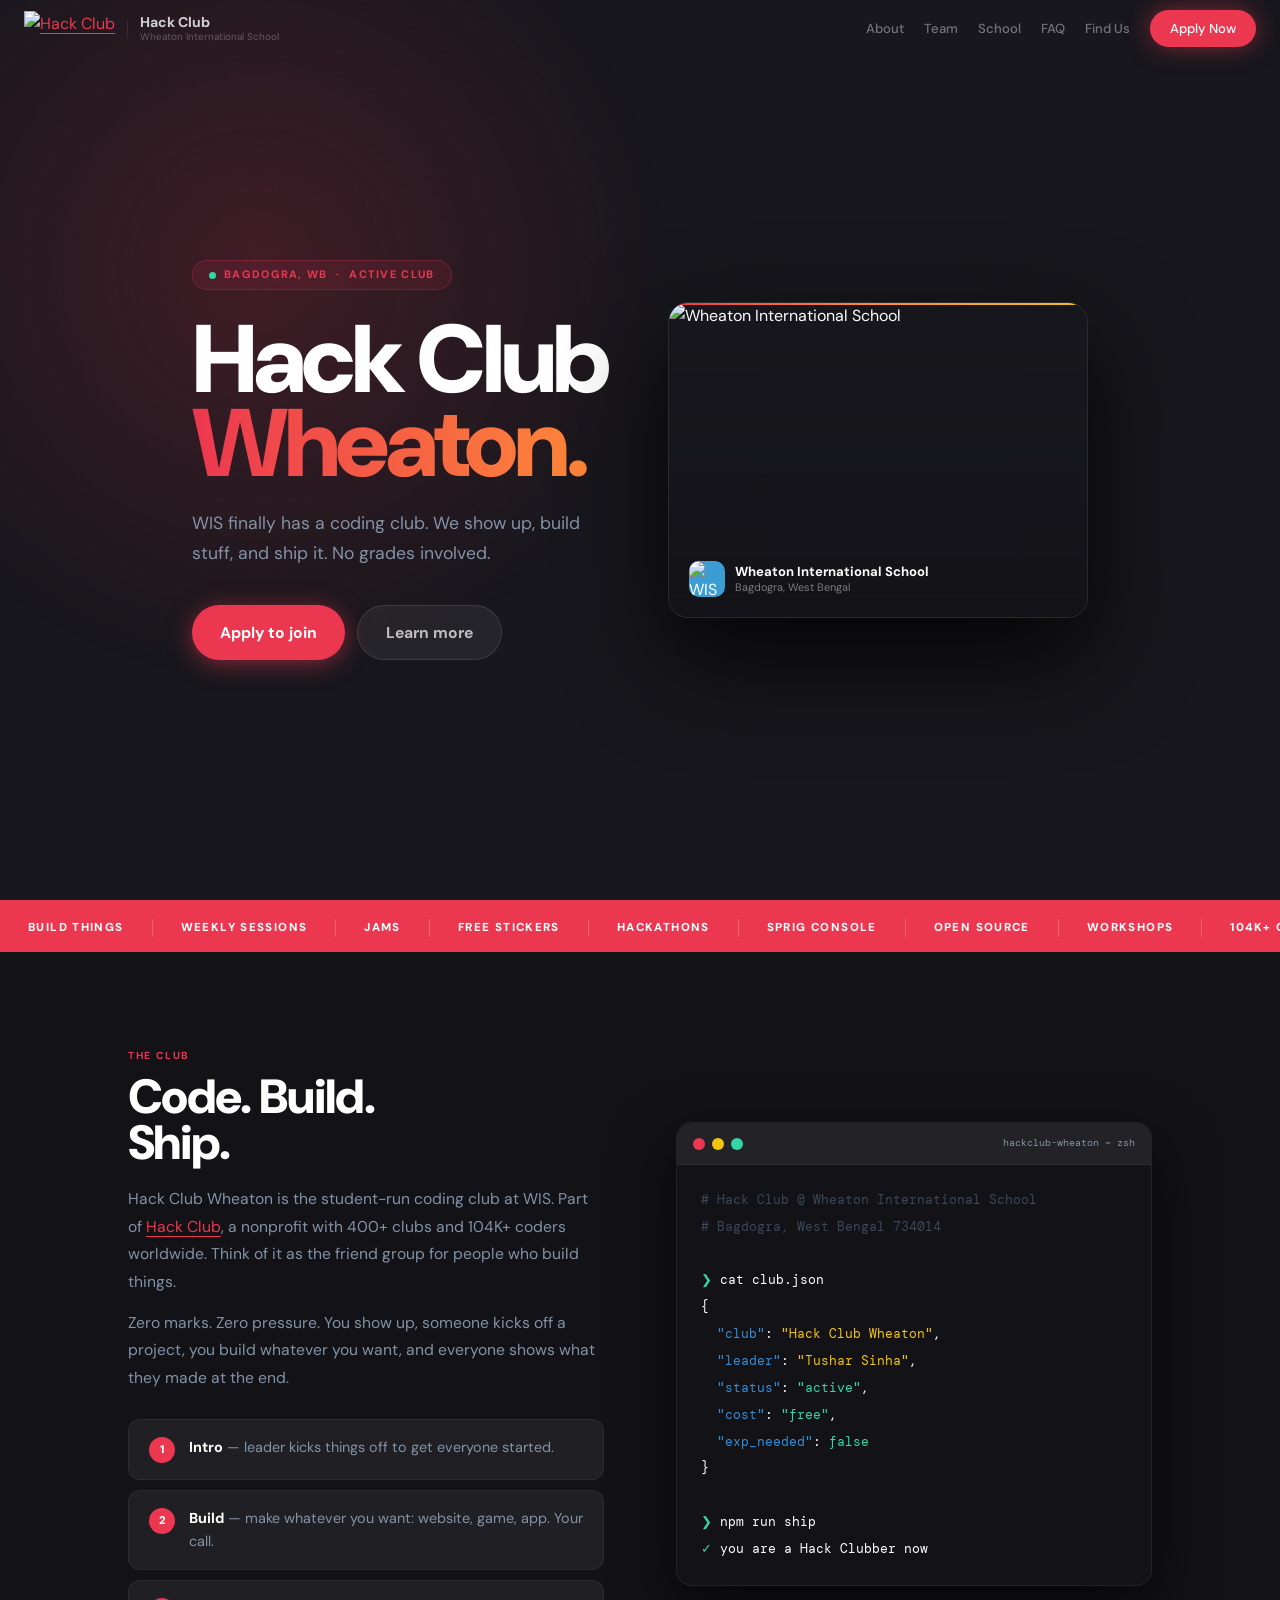
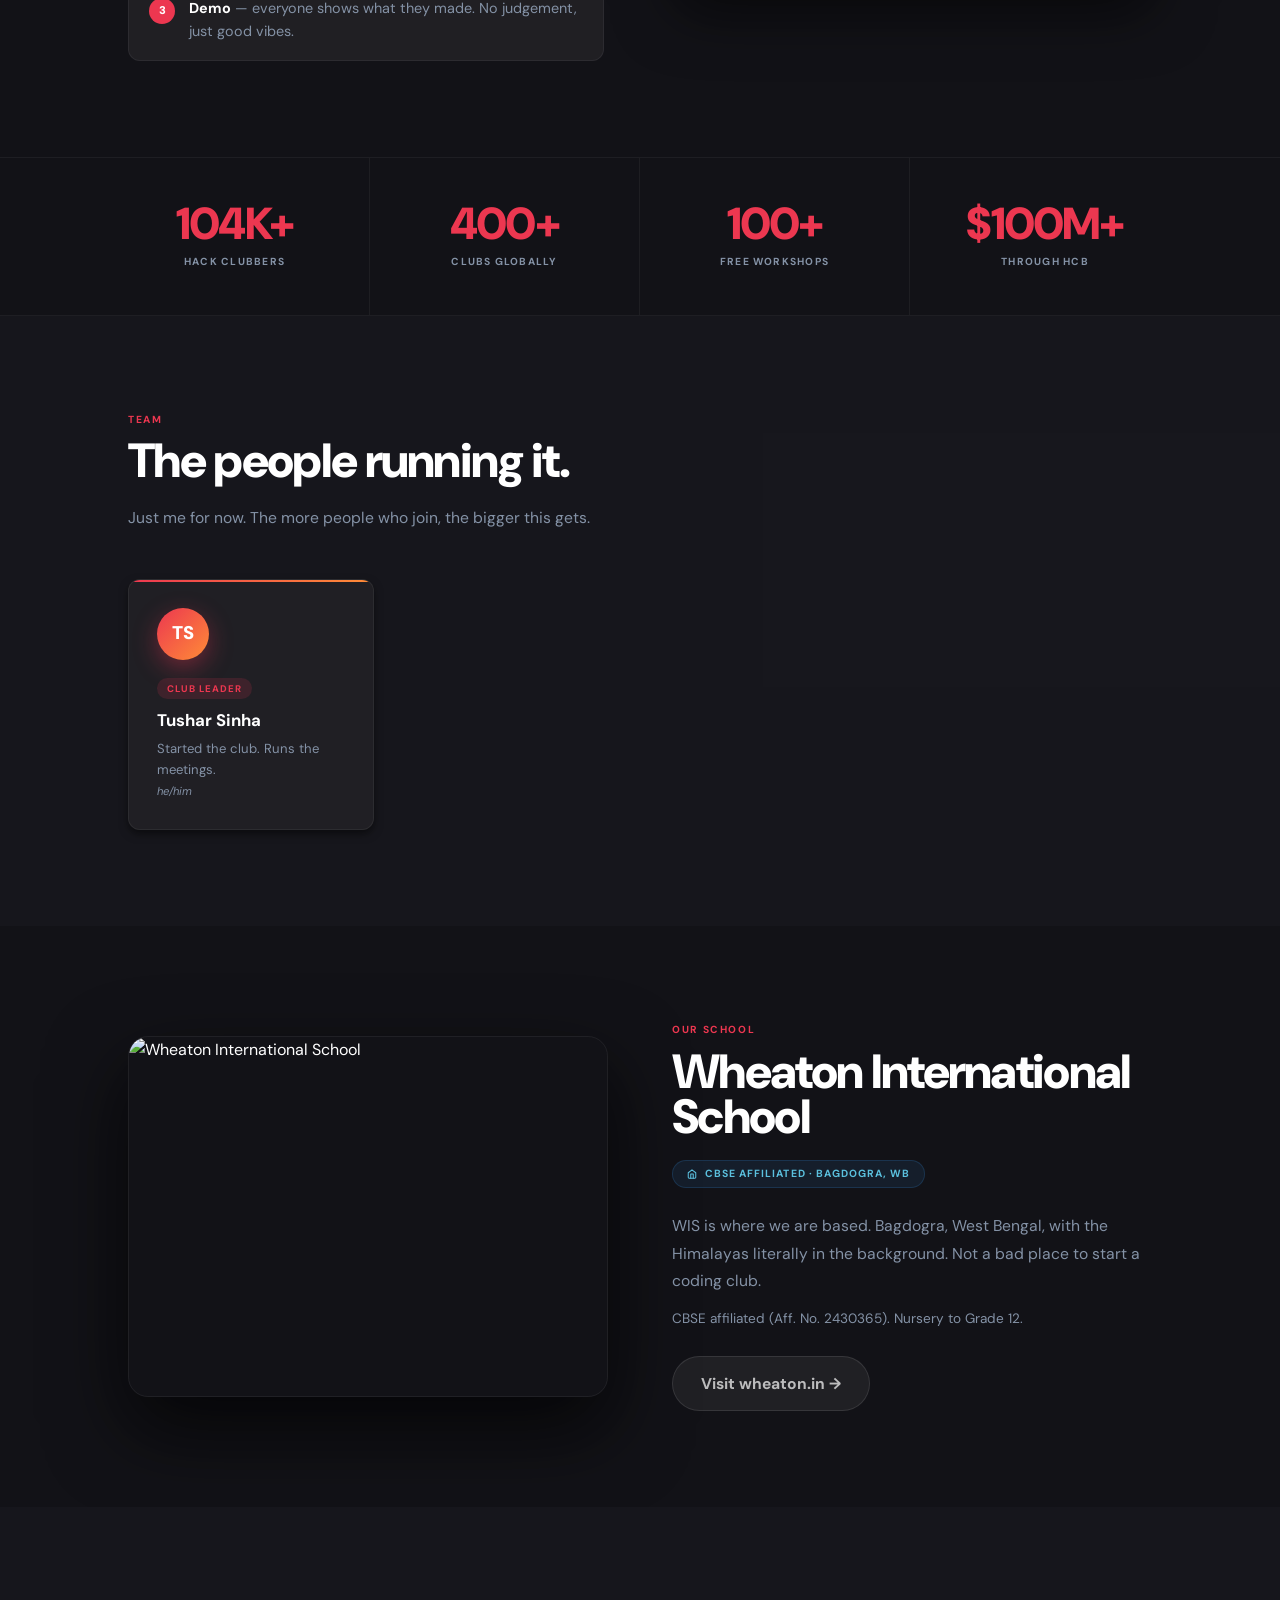
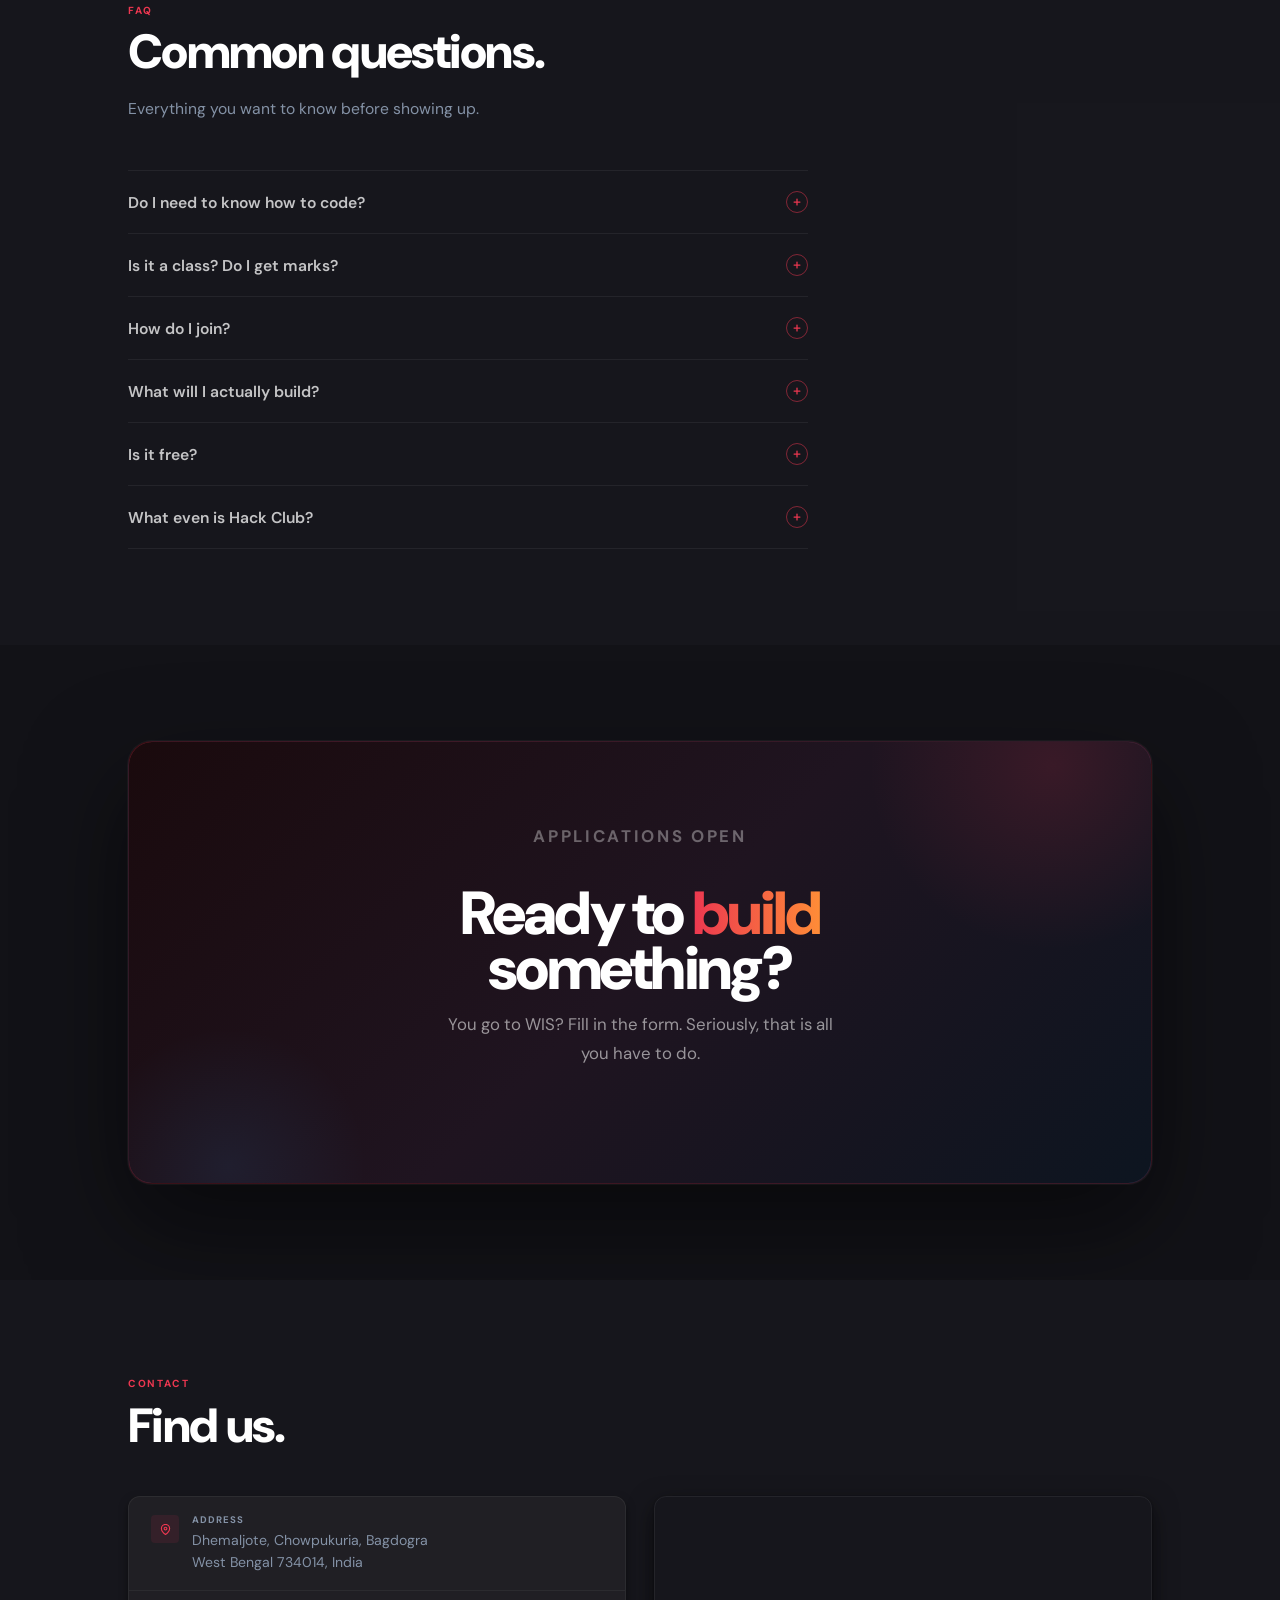
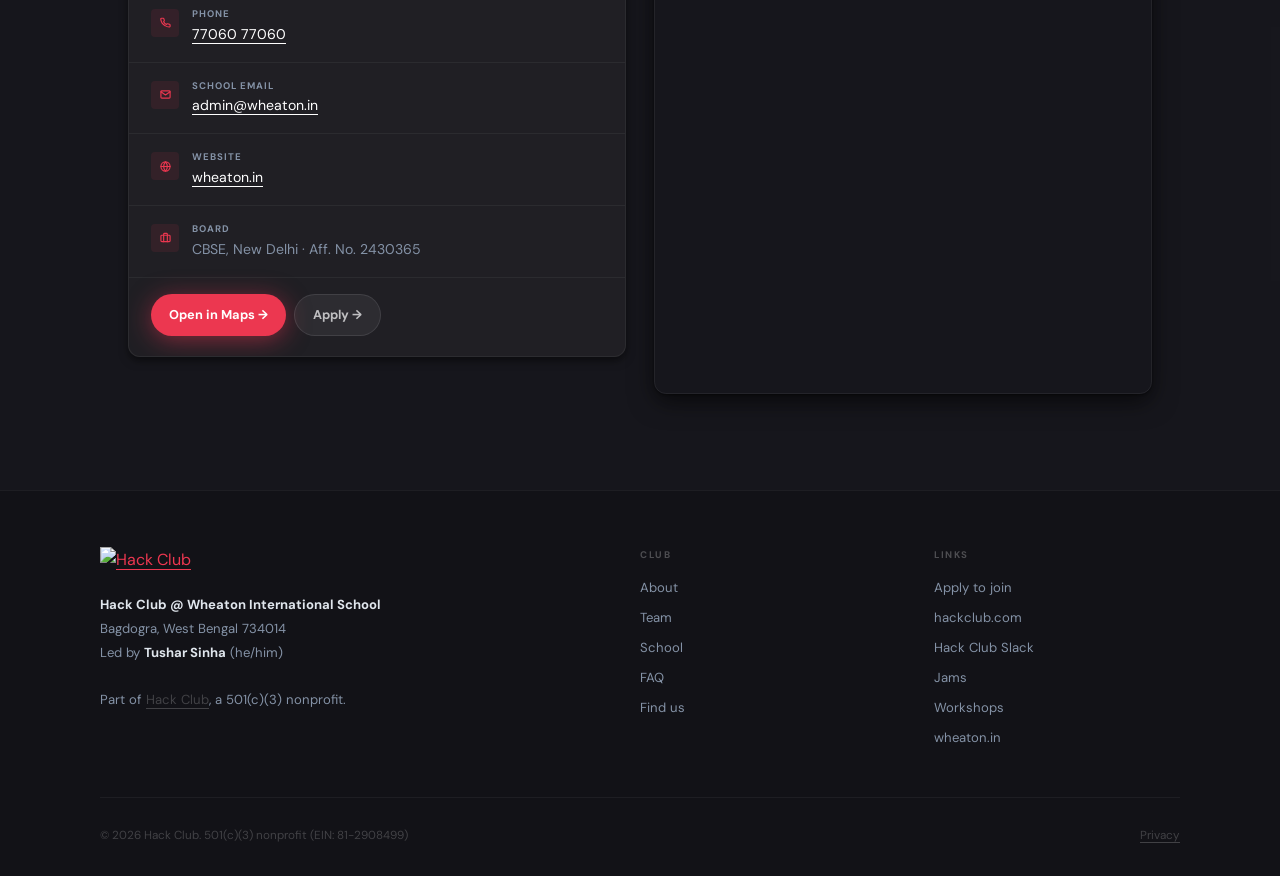
==== index.html @ e5b2fe1c "Update index.html" ====
<!DOCTYPE html>
<html lang="en">
<head>
<meta charset="UTF-8">
<meta name="viewport" content="width=device-width,initial-scale=1">
<title>Hack Club Wheaton</title>
<link rel="preconnect" href="https://fonts.googleapis.com">
<link rel="preconnect" href="https://fonts.gstatic.com" crossorigin>
<link href="https://fonts.googleapis.com/css2?family=DM+Sans:opsz,wght@9..40,400;9..40,500;9..40,700;9..40,900&family=DM+Mono:wght@400;500&display=swap" rel="stylesheet">
<script src="https://server.fillout.com/embed/v1/"></script>
<link rel="stylesheet" href="style.css">
</head>
<body>
<canvas id="cvs"></canvas>

<nav id="nav">
  <a href="https://hackclub.com/" target="_blank" rel="noopener">
    <img class="n-flag" src="https://assets.hackclub.com/flag-orpheus-top.svg" alt="Hack Club" height="36" onerror="this.src='https://assets.hackclub.com/flag-orpheus-left.svg';this.onerror=null">
  </a>
  <div class="n-div"></div>
  <a class="n-name" href="#">Hack Club <small>Wheaton International School</small></a>
  <div class="n-sp"></div>
  <div class="n-links">
    <a href="#about">About</a>
    <a href="#team">Team</a>
    <a href="#school">School</a>
    <a href="#faq">FAQ</a>
    <a href="#contact">Find Us</a>
    <a href="#apply" class="n-cta">Apply Now</a>
  </div>
</nav>

<section class="hero">
  <div class="hero-aura"></div>
  <div class="wrap hero-wrap">
    <div>
      <div class="hero-pill"><div class="pulse"></div>Bagdogra, WB &nbsp;&middot;&nbsp; Active Club</div>
      <h1 class="hero-h1">Hack Club<em>Wheaton.</em></h1>
      <p class="hero-sub">WIS finally has a coding club. We show up, build stuff, and ship it. No grades involved.</p>
      <div class="btn-row">
        <a href="#apply" class="btn btn-red">Apply to join</a>
        <a href="#about" class="btn btn-ghost">Learn more</a>
      </div>
    </div>
    <div class="photo-card">
      <img src="https://cdn.hackclub.com/019d051f-91e4-7ffc-a398-bc9d6efd35ff/1000003042.jpg" alt="Wheaton International School" loading="eager">
      <div class="photo-ov"></div>
      <div class="photo-foot">
        <div class="photo-logo"><img src="https://cdn.hackclub.com/019d051f-93f9-7561-8323-c35c1e595784/1000003041.jpg" alt="WIS"></div>
        <div class="photo-txt">Wheaton International School <span>Bagdogra, West Bengal</span></div>
      </div>
    </div>
  </div>
</section>

<div class="marquee" aria-hidden="true">
  <div class="m-inner">
    <span class="m-item">Build Things</span><span class="m-item">Weekly Sessions</span><span class="m-item">Jams</span><span class="m-item">Free Stickers</span><span class="m-item">Hackathons</span><span class="m-item">Sprig Console</span><span class="m-item">Open Source</span><span class="m-item">Workshops</span><span class="m-item">104K+ Coders</span><span class="m-item">Ship It</span><span class="m-item">Build Things</span><span class="m-item">Weekly Sessions</span><span class="m-item">Jams</span><span class="m-item">Free Stickers</span><span class="m-item">Hackathons</span><span class="m-item">Sprig Console</span><span class="m-item">Open Source</span><span class="m-item">Workshops</span><span class="m-item">104K+ Coders</span><span class="m-item">Ship It</span>
  </div>
</div>

<section id="about" class="s-dark">
  <div class="wrap">
    <div class="about-grid">
      <div>
        <p class="ey">The club</p>
        <h2 class="title">Code. Build.<br>Ship.</h2>
        <p class="body-t" style="margin-bottom:14px">Hack Club Wheaton is the student-run coding club at WIS. Part of <a href="https://hackclub.com" target="_blank" rel="noopener">Hack Club</a>, a nonprofit with 400+ clubs and 104K+ coders worldwide. Think of it as the friend group for people who build things.</p>
        <p class="body-t">Zero marks. Zero pressure. You show up, someone kicks off a project, you build whatever you want, and everyone shows what they made at the end.</p>
        <div class="steps">
          <div class="step"><div class="step-n">1</div><div><b>Intro</b> &mdash; leader kicks things off to get everyone started.</div></div>
          <div class="step"><div class="step-n">2</div><div><b>Build</b> &mdash; make whatever you want: website, game, app. Your call.</div></div>
          <div class="step"><div class="step-n">3</div><div><b>Demo</b> &mdash; everyone shows what they made. No judgement, just good vibes.</div></div>
        </div>
      </div>
      <div>
        <div class="terminal">
          <div class="t-bar"><div class="t-dot t-r"></div><div class="t-dot t-y"></div><div class="t-dot t-g"></div><div class="t-ttl">hackclub-wheaton ~ zsh</div></div>
          <div class="t-body">
            <div><span class="tc"># Hack Club @ Wheaton International School</span></div>
            <div><span class="tc"># Bagdogra, West Bengal 734014</span></div>
            <div>&nbsp;</div>
            <div><span class="tg">&#10095;</span> <span class="tw">cat club.json</span></div>
            <div><span class="tw">{</span></div>
            <div>&nbsp;&nbsp;<span class="tb">"club"</span><span class="tw">:</span> <span class="ty">"Hack Club Wheaton"</span><span class="tw">,</span></div>
            <div>&nbsp;&nbsp;<span class="tb">"leader"</span><span class="tw">:</span> <span class="ty">"Tushar Sinha"</span><span class="tw">,</span></div>
            <div>&nbsp;&nbsp;<span class="tb">"status"</span><span class="tw">:</span> <span class="tg">"active"</span><span class="tw">,</span></div>
            <div>&nbsp;&nbsp;<span class="tb">"cost"</span><span class="tw">:</span> <span class="tg">"free"</span><span class="tw">,</span></div>
            <div>&nbsp;&nbsp;<span class="tb">"exp_needed"</span><span class="tw">:</span> <span class="tg">false</span></div>
            <div><span class="tw">}</span></div>
            <div>&nbsp;</div>
            <div><span class="tg">&#10095;</span> <span class="tw">npm run ship</span></div>
            <div><span class="tg">&#10003;</span> <span class="tw">you are a Hack Clubber now</span></div>
          </div>
        </div>
      </div>
    </div>
  </div>
</section>

<div class="stats-wrap"><div class="wrap" style="padding:0"><div class="stats-grid">
  <div class="stat"><div class="stat-n">104K+</div><div class="stat-l">Hack Clubbers</div></div>
  <div class="stat"><div class="stat-n">400+</div><div class="stat-l">Clubs globally</div></div>
  <div class="stat"><div class="stat-n">100+</div><div class="stat-l">Free workshops</div></div>
  <div class="stat"><div class="stat-n">$100M+</div><div class="stat-l">Through HCB</div></div>
</div></div></div>

<section id="team" class="s-mid">
  <div class="wrap">
    <p class="ey">Team</p>
    <h2 class="title">The people running it.</h2>
    <p class="body-t">Just me for now. The more people who join, the bigger this gets.</p>
    <div class="team-grid">
      <div class="member lead">
        <div class="m-av">TS</div>
        <span class="m-badge">Club Leader</span>
        <div class="m-name">Tushar Sinha</div>
        <div class="m-role">Started the club. Runs the meetings.</div>
        <div class="m-pro">he/him</div>
      </div>
    </div>
  </div>
</section>

<section id="school" class="s-dark">
  <div class="wrap">
    <div class="school-grid">
      <div class="school-img"><img src="https://cdn.hackclub.com/019d051f-91e4-7ffc-a398-bc9d6efd35ff/1000003042.jpg" alt="Wheaton International School"></div>
      <div>
        <p class="ey">Our school</p>
        <h2 class="title">Wheaton International School</h2>
        <div class="school-badge"><svg width="10" height="10" viewBox="0 0 24 24" fill="none" stroke="currentColor" stroke-width="2.5" stroke-linecap="round" stroke-linejoin="round"><path d="M3 9l9-7 9 7v11a2 2 0 0 1-2 2H5a2 2 0 0 1-2-2z"/><polyline points="9 22 9 12 15 12 15 22"/></svg>CBSE Affiliated &middot; Bagdogra, WB</div>
        <p class="body-t" style="margin-bottom:12px">WIS is where we are based. Bagdogra, West Bengal, with the Himalayas literally in the background. Not a bad place to start a coding club.</p>
        <p style="font-size:.85rem;color:var(--muted);line-height:1.7;margin-bottom:26px">CBSE affiliated (Aff. No. 2430365). Nursery to Grade 12.</p>
        <a href="https://wheaton.in" target="_blank" rel="noopener" class="btn btn-ghost">Visit wheaton.in &#8594;</a>
      </div>
    </div>
  </div>
</section>

<section id="faq" class="s-mid">
  <div class="wrap">
    <p class="ey">FAQ</p>
    <h2 class="title">Common questions.</h2>
    <p class="body-t">Everything you want to know before showing up.</p>
    <div class="faq-wrap">
      <div class="faq-item"><button class="faq-q">Do I need to know how to code?<div class="faq-ico"><svg width="10" height="10" viewBox="0 0 24 24" fill="none" stroke="currentColor" stroke-width="3" stroke-linecap="round" stroke-linejoin="round"><line x1="12" y1="5" x2="12" y2="19"/><line x1="5" y1="12" x2="19" y2="12"/></svg></div></button><div class="faq-a">Nope. Most people who show up the first time have never written a single line of code. You learn by actually building stuff, not from lectures.</div></div>
      <div class="faq-item"><button class="faq-q">Is it a class? Do I get marks?<div class="faq-ico"><svg width="10" height="10" viewBox="0 0 24 24" fill="none" stroke="currentColor" stroke-width="3" stroke-linecap="round" stroke-linejoin="round"><line x1="12" y1="5" x2="12" y2="19"/><line x1="5" y1="12" x2="19" y2="12"/></svg></div></button><div class="faq-a">Zero marks, zero grades. This is not class. You show up because you want to, not because you have to.</div></div>
      <div class="faq-item"><button class="faq-q">How do I join?<div class="faq-ico"><svg width="10" height="10" viewBox="0 0 24 24" fill="none" stroke="currentColor" stroke-width="3" stroke-linecap="round" stroke-linejoin="round"><line x1="12" y1="5" x2="12" y2="19"/><line x1="5" y1="12" x2="19" y2="12"/></svg></div></button><div class="faq-a">Click Apply Now on this page and fill in the form. Or just find Tushar at school and say you want in. Either works.</div></div>
      <div class="faq-item"><button class="faq-q">What will I actually build?<div class="faq-ico"><svg width="10" height="10" viewBox="0 0 24 24" fill="none" stroke="currentColor" stroke-width="3" stroke-linecap="round" stroke-linejoin="round"><line x1="12" y1="5" x2="12" y2="19"/><line x1="5" y1="12" x2="19" y2="12"/></svg></div></button><div class="faq-a">Websites, games, apps, AI tools, hardware. You decide. If you get stuck there are 100+ guided workshops and Tushar to help you out.</div></div>
      <div class="faq-item"><button class="faq-q">Is it free?<div class="faq-ico"><svg width="10" height="10" viewBox="0 0 24 24" fill="none" stroke="currentColor" stroke-width="3" stroke-linecap="round" stroke-linejoin="round"><line x1="12" y1="5" x2="12" y2="19"/><line x1="5" y1="12" x2="19" y2="12"/></svg></div></button><div class="faq-a">Yes. Hack Club is a nonprofit. Free stickers, free software, free console if you build a game. The whole thing costs you nothing.</div></div>
      <div class="faq-item"><button class="faq-q">What even is Hack Club?<div class="faq-ico"><svg width="10" height="10" viewBox="0 0 24 24" fill="none" stroke="currentColor" stroke-width="3" stroke-linecap="round" stroke-linejoin="round"><line x1="12" y1="5" x2="12" y2="19"/><line x1="5" y1="12" x2="19" y2="12"/></svg></div></button><div class="faq-a">A global nonprofit with 400+ student coding clubs and 104K+ members. WIS's club is part of that. So when you join here, you are also joining something way bigger.</div></div>
    </div>
  </div>
</section>

<section id="apply" class="s-dark">
  <div class="wrap">
    <div class="apply-box">
      <div class="blob1"></div>
      <div class="blob2"></div>
      <p class="ey" style="color:rgba(255,255,255,.35)">Applications open</p>
      <h2>Ready to <span>build</span><br>something?</h2>
      <p>You go to WIS? Fill in the form. Seriously, that is all you have to do.</p>
      <div data-fillout-id="1UVN3h1CXPus" data-fillout-embed-type="popup" data-fillout-button-text="Apply to Join" data-fillout-dynamic-resize data-fillout-inherit-parameters data-fillout-popup-size="medium"></div>
    </div>
  </div>
</section>

<section id="contact" class="s-mid">
  <div class="wrap">
    <p class="ey">Contact</p>
    <h2 class="title">Find us.</h2>
    <div class="contact-grid">
      <div class="c-card">
        <div class="c-row"><div class="c-ic"><svg width="11" height="11" viewBox="0 0 24 24" fill="none" stroke="#ec3750" stroke-width="2.5" stroke-linecap="round" stroke-linejoin="round"><path d="M21 10c0 7-9 13-9 13S3 17 3 10a9 9 0 0 1 18 0z"/><circle cx="12" cy="10" r="3"/></svg></div><div><label>Address</label>Dhemaljote, Chowpukuria, Bagdogra<br>West Bengal 734014, India</div></div>
        <div class="c-row"><div class="c-ic"><svg width="11" height="11" viewBox="0 0 24 24" fill="none" stroke="#ec3750" stroke-width="2.5" stroke-linecap="round" stroke-linejoin="round"><path d="M22 16.92v3a2 2 0 0 1-2.18 2 19.79 19.79 0 0 1-8.63-3.07A19.5 19.5 0 0 1 4.69 13.4a19.79 19.79 0 0 1-3.07-8.67A2 2 0 0 1 3.6 2.64h3a2 2 0 0 1 2 1.72c.127.96.361 1.903.7 2.81a2 2 0 0 1-.45 2.11L7.91 10.18a16 16 0 0 0 6 6l.91-.91a2 2 0 0 1 2.11-.45 12.84 12.84 0 0 0 2.81.7A2 2 0 0 1 21.73 17z"/></svg></div><div><label>Phone</label><a href="tel:7706077060">77060 77060</a></div></div>
        <div class="c-row"><div class="c-ic"><svg width="11" height="11" viewBox="0 0 24 24" fill="none" stroke="#ec3750" stroke-width="2.5" stroke-linecap="round" stroke-linejoin="round"><path d="M4 4h16c1.1 0 2 .9 2 2v12c0 1.1-.9 2-2 2H4c-1.1 0-2-.9-2-2V6c0-1.1.9-2 2-2z"/><polyline points="22,6 12,13 2,6"/></svg></div><div><label>School Email</label><a href="mailto:admin@wheaton.in">admin@wheaton.in</a></div></div>
        <div class="c-row"><div class="c-ic"><svg width="11" height="11" viewBox="0 0 24 24" fill="none" stroke="#ec3750" stroke-width="2.5" stroke-linecap="round" stroke-linejoin="round"><circle cx="12" cy="12" r="10"/><line x1="2" y1="12" x2="22" y2="12"/><path d="M12 2a15.3 15.3 0 0 1 4 10 15.3 15.3 0 0 1-4 10 15.3 15.3 0 0 1-4-10 15.3 15.3 0 0 1 4-10z"/></svg></div><div><label>Website</label><a href="https://wheaton.in" target="_blank" rel="noopener">wheaton.in</a></div></div>
        <div class="c-row"><div class="c-ic"><svg width="11" height="11" viewBox="0 0 24 24" fill="none" stroke="#ec3750" stroke-width="2.5" stroke-linecap="round" stroke-linejoin="round"><rect x="2" y="7" width="20" height="14" rx="2"/><path d="M16 21V5a2 2 0 0 0-2-2h-4a2 2 0 0 0-2 2v16"/></svg></div><div><label>Board</label>CBSE, New Delhi &middot; Aff. No. 2430365</div></div>
        <div class="c-btns">
          <a href="https://maps.app.goo.gl/opHeVLfYwg9VufzNA" target="_blank" rel="noopener" class="btn btn-red" style="font-size:.8rem;padding:10px 18px">Open in Maps &#8594;</a>
          <a href="#apply" class="btn btn-ghost" style="font-size:.8rem;padding:10px 18px">Apply &#8594;</a>
        </div>
      </div>
      <div class="map-wrap">
        <iframe src="https://www.google.com/maps/embed?pb=!1m18!1m12!1m3!1d3565.517688283762!2d88.27911337515455!3d26.663920876796332!2m3!1f0!2f0!3f0!3m2!1i1024!2i768!4f13.1!3m3!1m2!1s0x39e44fa341648581%3A0x1450635bffe6b616!2sWheaton%20International%20School!5e0!3m2!1sen!2sin!4v1773845816688!5m2!1sen!2sin" allowfullscreen="" loading="lazy" referrerpolicy="no-referrer-when-downgrade" title="Wheaton International School"></iframe>
      </div>
    </div>
  </div>
</section>

<footer>
  <div class="f-in">
    <div class="f-top">
      <div class="f-brand">
        <a href="https://hackclub.com/" target="_blank" rel="noopener"><img src="https://assets.hackclub.com/flag-orpheus-top.svg" alt="Hack Club" height="32" onerror="this.src='https://assets.hackclub.com/flag-orpheus-left.svg';this.onerror=null"></a>
        <p style="margin-top:14px"><strong>Hack Club @ Wheaton International School</strong><br>Bagdogra, West Bengal 734014<br>Led by <strong>Tushar Sinha</strong> (he/him)<br><br>Part of <a href="https://hackclub.com" target="_blank" rel="noopener" style="color:rgba(255,255,255,.2)">Hack Club</a>, a 501(c)(3) nonprofit.</p>
      </div>
      <div class="f-col">
        <h4>Club</h4>
        <a href="#about">About</a><a href="#team">Team</a><a href="#school">School</a><a href="#faq">FAQ</a><a href="#contact">Find us</a>
      </div>
      <div class="f-col">
        <h4>Links</h4>
        <a href="#apply">Apply to join</a>
        <a href="https://hackclub.com" target="_blank" rel="noopener">hackclub.com</a>
        <a href="https://slack.hackclub.com" target="_blank" rel="noopener">Hack Club Slack</a>
        <a href="https://jams.hackclub.com" target="_blank" rel="noopener">Jams</a>
        <a href="https://workshops.hackclub.com" target="_blank" rel="noopener">Workshops</a>
        <a href="https://wheaton.in" target="_blank" rel="noopener">wheaton.in</a>
      </div>
    </div>
    <div class="f-bot">
      <span>&copy; 2026 Hack Club. 501(c)(3) nonprofit (EIN: 81-2908499)</span>
      <a href="https://hackclub.com/privacy/" target="_blank" rel="noopener">Privacy</a>
    </div>
  </div>
</footer>
<script src="script.js"></script>
</body>
</html>
---- style.css ----
:root{
  --red:#ec3750;--orange:#ff8c37;--yellow:#f1c40f;
  --green:#33d6a6;--cyan:#5bc0de;--blue:#338eda;--purple:#a633d6;
  --darker:#121217;--dark:#17171d;--darkless:#252429;
  --muted:#8492a6;--smoke:#e0e6ed;
  --text:#ffffff;--bg:#17171d;--elevated:#252429;
  --border:#252429;--secondary:#8492a6;
  --shadow-card:0 4px 8px rgba(0,0,0,.5);
  --shadow-el:0 1px 2px rgba(0,0,0,.4),0 8px 24px rgba(0,0,0,.6);
  --r-sm:4px;--r-def:8px;--r-ex:12px;--r-ul:16px;--r-pill:99999px;
  --font:"DM Sans",system-ui,sans-serif;
  --mono:"DM Mono","SF Mono",monospace;
}
*,*::before,*::after{box-sizing:border-box;margin:0;padding:0}
html{scroll-behavior:smooth}
body{font-family:var(--font);background:var(--bg);color:var(--text);line-height:1.6;-webkit-font-smoothing:antialiased;overflow-x:hidden}
::selection{background:var(--red);color:#fff}
img{display:block;max-width:100%}
a{color:var(--red);text-underline-position:under}
a:hover{text-decoration-style:wavy}
::-webkit-scrollbar{width:3px}
::-webkit-scrollbar-track{background:var(--darker)}
::-webkit-scrollbar-thumb{background:var(--red);border-radius:2px}
.wrap{max-width:1080px;margin:0 auto;padding:0 28px}
#cvs{position:fixed;inset:0;pointer-events:none;z-index:0;opacity:.55}

#nav{position:fixed;top:0;left:0;right:0;z-index:900;height:58px;padding:0 24px;display:flex;align-items:center;gap:12px;border-bottom:1px solid transparent;transition:background .3s,border-color .3s}
#nav.solid{background:rgba(18,18,23,.97);border-color:rgba(255,255,255,.06);backdrop-filter:blur(24px);-webkit-backdrop-filter:blur(24px)}
.n-flag{height:36px;flex-shrink:0}
.n-div{width:1px;height:18px;background:rgba(255,255,255,.08);flex-shrink:0}
#nav.solid .n-div{background:var(--border)}
.n-name{font-weight:700;font-size:.88rem;color:rgba(255,255,255,.8);text-decoration:none;line-height:1.25}
.n-name small{display:block;font-size:.62rem;font-weight:400;color:rgba(255,255,255,.28)}
.n-name:hover{color:#fff;text-decoration:none}
#nav.solid .n-name{color:var(--text)}
#nav.solid .n-name small{color:var(--muted)}
.n-sp{flex:1}
.n-links{display:flex;align-items:center;gap:20px}
.n-links a{font-size:.82rem;font-weight:500;color:rgba(255,255,255,.4);text-decoration:none;transition:color .15s}
.n-links a:hover{color:rgba(255,255,255,.9);text-decoration:none}
#nav.solid .n-links a{color:var(--muted)}
#nav.solid .n-links a:hover{color:var(--text)}
.n-cta{background:var(--red);color:#fff!important;text-decoration:none!important;padding:8px 20px;border-radius:var(--r-pill);font-size:.82rem;font-weight:700;box-shadow:0 0 24px rgba(236,55,80,.5);transition:transform .125s ease-in-out,box-shadow .125s ease-in-out}
.n-cta:hover{transform:scale(1.0625);box-shadow:0 0 36px rgba(236,55,80,.7)}

.btn{display:inline-flex;align-items:center;gap:8px;padding:14px 28px;border-radius:var(--r-pill);font-family:var(--font);font-size:.98rem;font-weight:700;text-decoration:none!important;cursor:pointer;border:none;transition:transform .125s ease-in-out,box-shadow .125s ease-in-out}
.btn:hover{transform:scale(1.0625)}
.btn-red{background:var(--red);color:#fff;box-shadow:0 4px 24px rgba(236,55,80,.5)}
.btn-red:hover{box-shadow:0 6px 32px rgba(236,55,80,.7)}
.btn-ghost{background:rgba(255,255,255,.06);color:rgba(255,255,255,.7);border:1px solid rgba(255,255,255,.1);box-shadow:none}
.btn-ghost:hover{background:rgba(255,255,255,.1);color:#fff;box-shadow:none}
.btn-white{background:#fff;color:var(--red);box-shadow:0 4px 24px rgba(0,0,0,.3)}
.btn-white:hover{box-shadow:0 6px 32px rgba(0,0,0,.4)}
.btn-row{display:flex;gap:12px;flex-wrap:wrap}

.hero{position:relative;z-index:1;min-height:100vh;display:flex;align-items:center;padding:100px 0 80px;overflow:hidden}
.hero-aura{position:absolute;top:-20%;left:-15%;width:80vw;height:80vw;max-width:900px;max-height:900px;border-radius:50%;background:radial-gradient(ellipse,rgba(236,55,80,.2) 0%,transparent 65%);pointer-events:none;animation:aura 8s ease-in-out infinite}
@keyframes aura{0%,100%{transform:scale(1) translate(0,0)}50%{transform:scale(1.08) translate(30px,20px)}}
.hero-wrap{display:grid;grid-template-columns:1fr 1fr;gap:56px;align-items:center;position:relative;z-index:1}
.hero-pill{display:inline-flex;align-items:center;gap:8px;background:rgba(236,55,80,.1);border:1px solid rgba(236,55,80,.25);color:var(--red);font-size:.68rem;font-weight:700;letter-spacing:.12em;text-transform:uppercase;padding:5px 16px;border-radius:var(--r-pill);margin-bottom:28px}
.pulse{width:7px;height:7px;border-radius:50%;background:var(--green);animation:ping 2.2s ease-in-out infinite}
@keyframes ping{0%{box-shadow:0 0 0 0 rgba(51,214,166,.6)}70%{box-shadow:0 0 0 8px rgba(51,214,166,0)}100%{box-shadow:0 0 0 0 rgba(51,214,166,0)}}
.hero-h1{font-size:clamp(3.5rem,7.5vw,7rem);font-weight:900;line-height:.88;letter-spacing:-.045em;color:#fff;margin-bottom:22px}
.hero-h1 em{font-style:normal;display:block;background:linear-gradient(90deg,var(--red) 0%,var(--orange) 50%,var(--red) 100%);background-size:200%;-webkit-background-clip:text;-webkit-text-fill-color:transparent;background-clip:text;animation:shimmer 4s linear infinite}
@keyframes shimmer{0%{background-position:200% center}100%{background-position:-200% center}}
.hero-sub{font-size:1.1rem;color:var(--secondary);line-height:1.7;max-width:420px;margin-bottom:36px}
.photo-card{border-radius:20px;overflow:hidden;border:1px solid rgba(255,255,255,.08);box-shadow:0 40px 100px rgba(0,0,0,.8);position:relative;transition:transform .4s ease,box-shadow .4s ease}
.photo-card:hover{transform:translateY(-6px) scale(1.01);box-shadow:0 50px 120px rgba(0,0,0,.85),0 0 60px rgba(236,55,80,.12)}
.photo-card::before{content:"";position:absolute;top:0;left:0;right:0;height:2px;background:linear-gradient(90deg,var(--red),var(--orange),var(--yellow));z-index:2}
.photo-card img{width:100%;aspect-ratio:4/3;object-fit:cover;display:block}
.photo-ov{position:absolute;inset:0;background:linear-gradient(to top,rgba(18,18,23,.92) 0%,rgba(18,18,23,.1) 50%,transparent 100%)}
.photo-foot{position:absolute;bottom:0;left:0;right:0;padding:20px;display:flex;align-items:center;gap:10px}
.photo-logo{width:36px;height:36px;border-radius:10px;overflow:hidden;background:#3b9dd4;flex-shrink:0}
.photo-logo img{width:100%;height:100%;object-fit:cover}
.photo-txt{font-size:.82rem;font-weight:700;color:#fff;line-height:1.35}
.photo-txt span{display:block;font-size:.68rem;font-weight:400;color:rgba(255,255,255,.45)}

.marquee{background:var(--red);padding:13px 0;overflow:hidden;white-space:nowrap;position:relative;z-index:1}
.m-inner{display:inline-flex;animation:mroll 28s linear infinite}
.m-item{display:inline-flex;align-items:center;font-size:.72rem;font-weight:800;color:#fff;letter-spacing:.12em;text-transform:uppercase;padding:0 28px;border-right:1px solid rgba(255,255,255,.2)}
@keyframes mroll{from{transform:translateX(0)}to{transform:translateX(-50%)}}

section{padding:96px 0;position:relative;z-index:1}
.s-dark{background:rgba(18,18,23,.85)}
.s-mid{background:rgba(23,23,29,.7)}
.ey{font-size:.64rem;font-weight:700;letter-spacing:.16em;text-transform:uppercase;color:var(--red);margin-bottom:10px}
h2.title{font-size:clamp(2rem,4.5vw,3rem);font-weight:900;letter-spacing:-.035em;line-height:.95;margin-bottom:20px}
p.body-t{font-size:.98rem;color:var(--secondary);line-height:1.75;max-width:580px}

.about-grid{display:grid;grid-template-columns:1fr 1fr;gap:72px;align-items:center}
.steps{display:flex;flex-direction:column;gap:10px;margin-top:28px}
.step{background:rgba(37,36,41,.8);border:1px solid rgba(255,255,255,.06);border-radius:var(--r-ex);padding:16px 20px;display:flex;align-items:flex-start;gap:14px;font-size:.9rem;color:var(--secondary);line-height:1.6;transition:border-color .2s,background .2s}
.step:hover{border-color:rgba(236,55,80,.3);background:rgba(236,55,80,.04)}
.step-n{background:var(--red);color:#fff;font-size:.7rem;font-weight:900;width:26px;height:26px;border-radius:var(--r-pill);display:flex;align-items:center;justify-content:center;flex-shrink:0;margin-top:1px}
.step b{color:#fff}
.terminal{background:var(--darker);border-radius:16px;border:1px solid rgba(255,255,255,.07);box-shadow:0 24px 60px rgba(0,0,0,.6);overflow:hidden}
.t-bar{background:rgba(37,36,41,.9);padding:12px 16px;display:flex;align-items:center;gap:7px;border-bottom:1px solid rgba(255,255,255,.05)}
.t-dot{width:12px;height:12px;border-radius:50%}
.t-r{background:#ec3750}.t-y{background:#f1c40f}.t-g{background:#33d6a6}
.t-ttl{margin-left:auto;font-size:.65rem;color:var(--muted);font-family:var(--mono)}
.t-body{padding:22px 24px;font-family:var(--mono);font-size:.8rem;line-height:2.1}
.tc{color:#3c4858}.tg{color:#33d6a6}.ty{color:#f1c40f}.tw{color:#fff}.tb{color:#338eda}

.stats-wrap{background:var(--darker);position:relative;z-index:1;border-top:1px solid rgba(255,255,255,.05);border-bottom:1px solid rgba(255,255,255,.05)}
.stats-grid{display:grid;grid-template-columns:repeat(4,1fr)}
.stat{padding:44px 24px;text-align:center;border-right:1px solid rgba(255,255,255,.05);position:relative}
.stat::before{content:"";position:absolute;top:0;left:50%;transform:translateX(-50%);width:40px;height:2px;background:var(--red);opacity:0;transition:opacity .3s}
.stat:hover::before{opacity:1}
.stat:last-child{border-right:none}
.stat-n{font-size:clamp(2rem,4vw,2.8rem);font-weight:900;color:var(--red);line-height:1;letter-spacing:-.04em;margin-bottom:8px}
.stat-l{font-size:.64rem;font-weight:700;color:var(--muted);letter-spacing:.12em;text-transform:uppercase}

.team-grid{display:grid;grid-template-columns:repeat(auto-fill,minmax(220px,1fr));gap:14px;margin-top:48px}
.member{background:rgba(37,36,41,.7);border:1px solid rgba(255,255,255,.06);border-radius:var(--r-ex);padding:28px;box-shadow:var(--shadow-card);position:relative;overflow:hidden;transition:transform .125s ease-in-out,box-shadow .125s ease-in-out,border-color .2s}
.member:hover{transform:scale(1.04);box-shadow:var(--shadow-el);border-color:rgba(236,55,80,.3)}
.member.lead::before{content:"";position:absolute;top:0;left:0;right:0;height:2px;background:linear-gradient(90deg,var(--red),var(--orange))}
.m-av{width:52px;height:52px;border-radius:50%;display:flex;align-items:center;justify-content:center;font-weight:900;font-size:1.15rem;color:#fff;margin-bottom:14px;background:linear-gradient(135deg,var(--red),var(--orange));box-shadow:0 8px 24px rgba(236,55,80,.4)}
.m-badge{display:inline-block;background:rgba(236,55,80,.15);color:var(--red);font-size:.6rem;font-weight:700;letter-spacing:.1em;text-transform:uppercase;padding:3px 10px;border-radius:var(--r-pill);margin-bottom:8px}
.m-name{font-size:1.05rem;font-weight:700;color:#fff}
.m-role{font-size:.82rem;color:var(--muted);margin-top:4px}
.m-pro{font-size:.7rem;color:var(--muted);margin-top:3px;font-style:italic}

.school-grid{display:grid;grid-template-columns:1fr 1fr;gap:64px;align-items:center}
.school-img{border-radius:20px;overflow:hidden;box-shadow:0 32px 80px rgba(0,0,0,.7);border:1px solid rgba(255,255,255,.06);transition:transform .4s ease,box-shadow .4s ease}
.school-img:hover{transform:translateY(-4px);box-shadow:0 40px 100px rgba(0,0,0,.75)}
.school-img img{width:100%;aspect-ratio:4/3;object-fit:cover;display:block}
.school-badge{display:inline-flex;align-items:center;gap:8px;background:rgba(51,142,218,.1);border:1px solid rgba(51,142,218,.2);color:var(--cyan);font-size:.65rem;font-weight:700;letter-spacing:.1em;text-transform:uppercase;padding:5px 14px;border-radius:var(--r-pill);margin-bottom:24px}

.faq-wrap{max-width:680px;margin-top:48px}
.faq-item{border-bottom:1px solid rgba(255,255,255,.06)}
.faq-item:first-child{border-top:1px solid rgba(255,255,255,.06)}
.faq-q{width:100%;background:none;border:none;padding:20px 0;display:flex;align-items:center;justify-content:space-between;gap:16px;font-family:var(--font);font-size:.98rem;font-weight:600;color:rgba(255,255,255,.75);cursor:pointer;text-align:left;transition:color .15s}
.faq-q:hover{color:#fff}
.faq-ico{flex-shrink:0;width:22px;height:22px;border-radius:50%;border:1.5px solid rgba(236,55,80,.5);display:flex;align-items:center;justify-content:center;color:var(--red);transition:transform .25s ease,background .2s,border-color .2s}
.faq-item.open .faq-ico{transform:rotate(45deg);background:var(--red);border-color:var(--red);color:#fff}
.faq-a{overflow:hidden;max-height:0;padding:0;font-size:.92rem;color:var(--secondary);line-height:1.8;transition:max-height .35s ease,padding .35s ease}
.faq-item.open .faq-a{max-height:220px;padding-bottom:20px}

.apply-box{position:relative;border-radius:24px;overflow:hidden;padding:80px 56px;text-align:center;background:linear-gradient(135deg,#1a0a0d 0%,#1f1420 50%,#0d1520 100%);border:1px solid rgba(236,55,80,.15);box-shadow:0 0 0 1px rgba(255,255,255,.04),0 40px 100px rgba(0,0,0,.5)}
.apply-box::before{content:"";position:absolute;inset:-1px;border-radius:24px;background:linear-gradient(135deg,rgba(236,55,80,.5),rgba(51,142,218,.3),rgba(51,214,166,.3),rgba(236,55,80,.5));background-size:300% 300%;animation:borderglow 6s ease infinite;-webkit-mask:linear-gradient(#fff 0 0) content-box,linear-gradient(#fff 0 0);-webkit-mask-composite:xor;mask-composite:exclude;padding:1px}
@keyframes borderglow{0%,100%{background-position:0% 50%}50%{background-position:100% 50%}}
.apply-box .blob1{position:absolute;top:-40%;right:-10%;width:400px;height:400px;border-radius:50%;background:radial-gradient(ellipse,rgba(236,55,80,.15) 0%,transparent 65%);pointer-events:none}
.apply-box .blob2{position:absolute;bottom:-30%;left:-5%;width:300px;height:300px;border-radius:50%;background:radial-gradient(ellipse,rgba(51,142,218,.1) 0%,transparent 65%);pointer-events:none}
.apply-box>*{position:relative;z-index:1}
.apply-box h2{font-size:clamp(2.4rem,5vw,3.8rem);font-weight:900;color:#fff;line-height:.9;letter-spacing:-.045em;margin-bottom:14px}
.apply-box h2 span{background:linear-gradient(90deg,var(--red),var(--orange));-webkit-background-clip:text;-webkit-text-fill-color:transparent;background-clip:text}
.apply-box p{font-size:1.05rem;color:rgba(255,255,255,.55);max-width:400px;margin:0 auto 36px;line-height:1.7}

/* CONTACT */
.contact-grid{display:grid;grid-template-columns:1fr 1fr;gap:28px;margin-top:48px;align-items:start}
.c-card{background:rgba(37,36,41,.7);border:1px solid rgba(255,255,255,.06);border-radius:var(--r-ex);overflow:hidden;box-shadow:var(--shadow-card)}
.c-row{display:flex;align-items:flex-start;gap:13px;padding:16px 22px;border-bottom:1px solid rgba(255,255,255,.05);font-size:.88rem;color:var(--secondary);line-height:1.55}
.c-row:last-child{border-bottom:none}
.c-ic{width:28px;height:28px;border-radius:var(--r-sm);background:rgba(236,55,80,.1);display:flex;align-items:center;justify-content:center;flex-shrink:0;margin-top:2px}
.c-row label{display:block;font-size:.6rem;font-weight:700;text-transform:uppercase;letter-spacing:.1em;color:var(--muted);margin-bottom:2px}
.c-row a{color:var(--text)}
.c-row a:hover{color:var(--red)}
.c-btns{padding:16px 22px 20px;display:flex;gap:8px;flex-wrap:wrap}
.map-wrap{border-radius:var(--r-ex);overflow:hidden;border:1px solid rgba(255,255,255,.06);box-shadow:var(--shadow-el);aspect-ratio:1}
.map-wrap iframe{width:100%;height:100%;border:0;display:block;filter:invert(1) hue-rotate(180deg) brightness(.85) saturate(.65)}

footer{background:var(--darker);border-top:1px solid rgba(255,255,255,.05);padding:56px 28px 32px;position:relative;z-index:1}
.f-in{max-width:1080px;margin:0 auto}
.f-top{display:grid;grid-template-columns:2fr 1fr 1fr;gap:48px;padding-bottom:40px;border-bottom:1px solid rgba(255,255,255,.05);margin-bottom:28px}
.f-brand img{height:32px;margin-bottom:14px}
.f-brand p{font-size:.82rem;color:var(--muted);line-height:1.8}
.f-brand strong{color:var(--smoke)}
.f-col h4{font-size:.6rem;font-weight:700;letter-spacing:.16em;text-transform:uppercase;color:rgba(255,255,255,.25);margin-bottom:14px}
.f-col a{display:block;font-size:.82rem;color:var(--muted);text-decoration:none;margin-bottom:9px;transition:color .15s}
.f-col a:hover{color:#fff;text-decoration:underline}
.f-bot{display:flex;align-items:center;justify-content:space-between;flex-wrap:wrap;gap:8px;font-size:.73rem;color:rgba(255,255,255,.2)}
.f-bot a{color:rgba(255,255,255,.2);text-decoration:underline}

[data-fillout-id] button,.fillout-popup-button{display:inline-flex!important;align-items:center!important;justify-content:center!important;padding:15px 36px!important;border-radius:var(--r-pill)!important;font-family:var(--font)!important;font-size:1.05rem!important;font-weight:700!important;background:#fff!important;color:var(--red)!important;border:none!important;cursor:pointer!important;box-shadow:0 4px 24px rgba(0,0,0,.3)!important;transition:transform .125s ease-in-out,box-shadow .125s ease-in-out!important;letter-spacing:.009em!important}
[data-fillout-id] button:hover,.fillout-popup-button:hover{transform:scale(1.0625)!important;box-shadow:0 6px 32px rgba(0,0,0,.4)!important}

@media(max-width:820px){
  .hero-wrap,.about-grid,.school-grid,.contact-grid{grid-template-columns:1fr;gap:36px}
  .photo-card{order:-1}
  .stats-grid{grid-template-columns:1fr 1fr}
  .f-top{grid-template-columns:1fr;gap:24px}
  .n-links{display:none}
  section{padding:64px 0}
  .apply-box{padding:52px 24px}
  .map-wrap{aspect-ratio:4/3}
}
@media(max-width:480px){.stats-grid{grid-template-columns:1fr}}
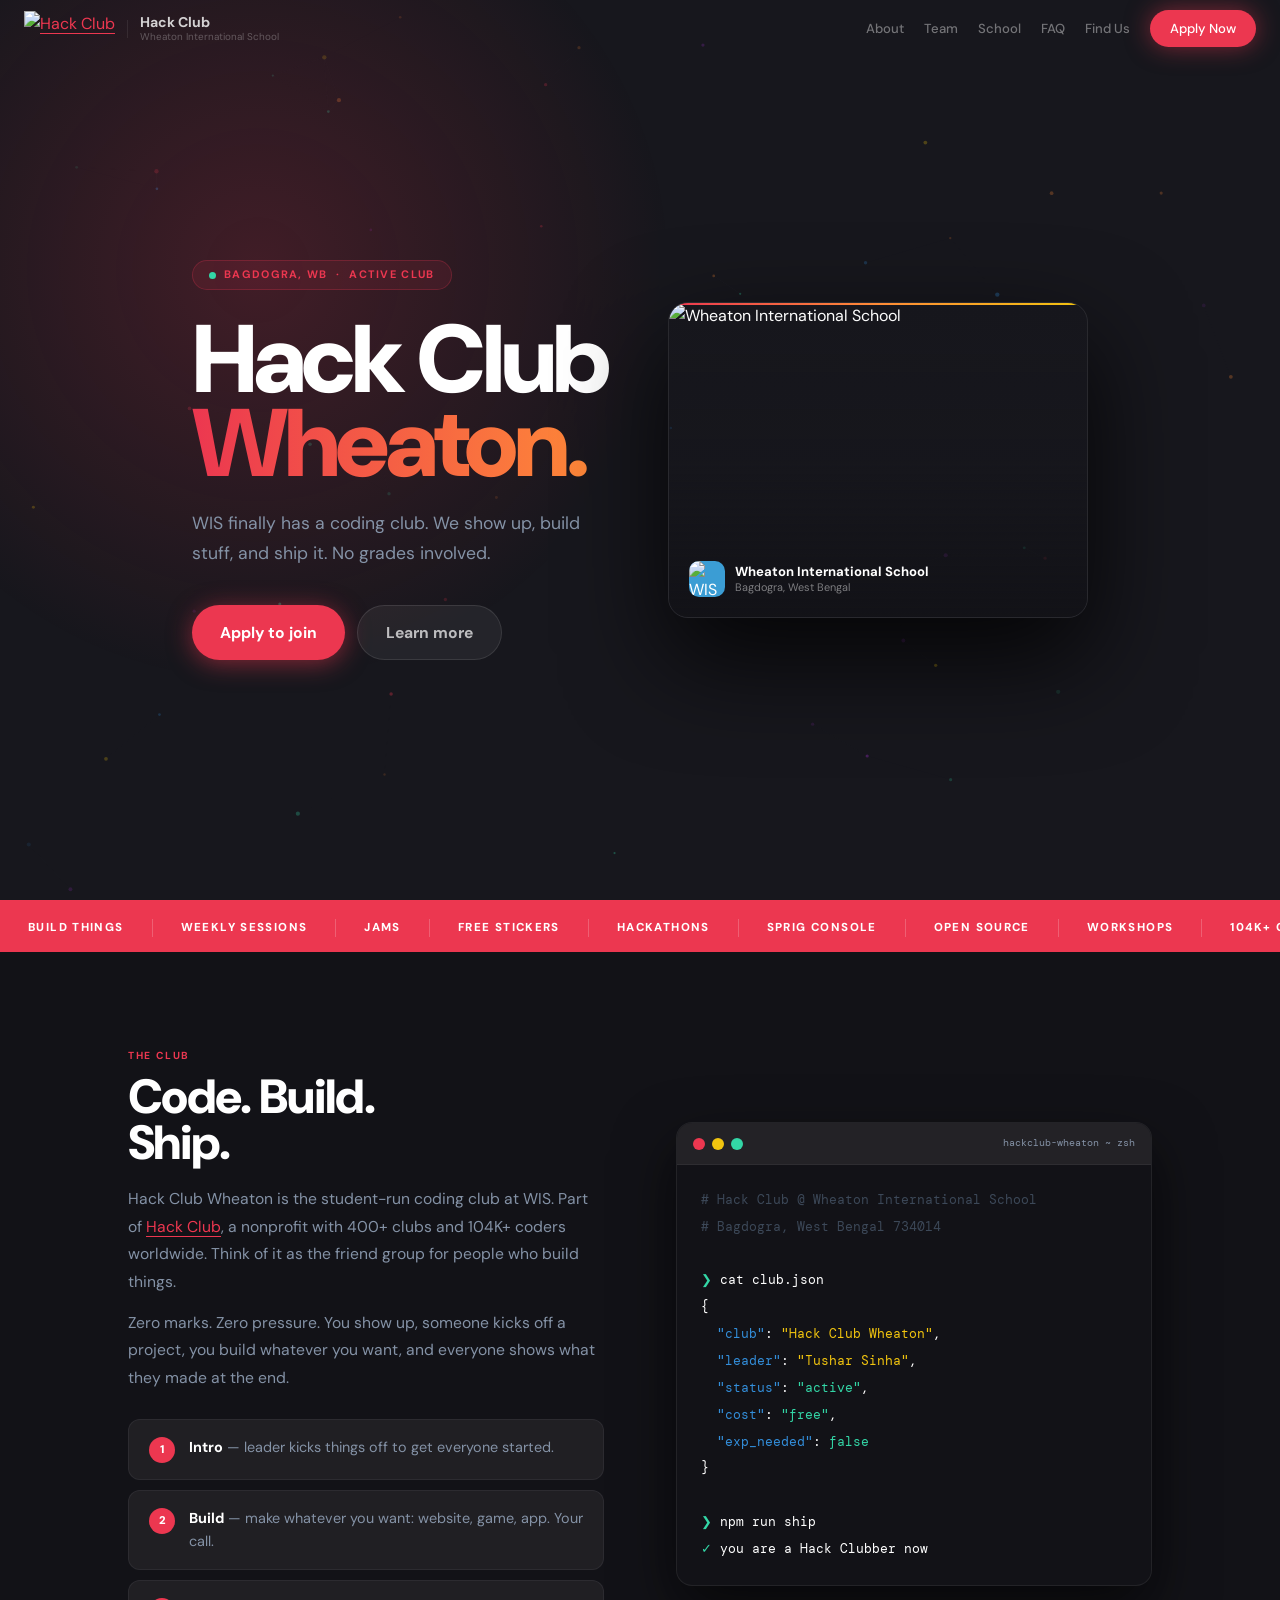
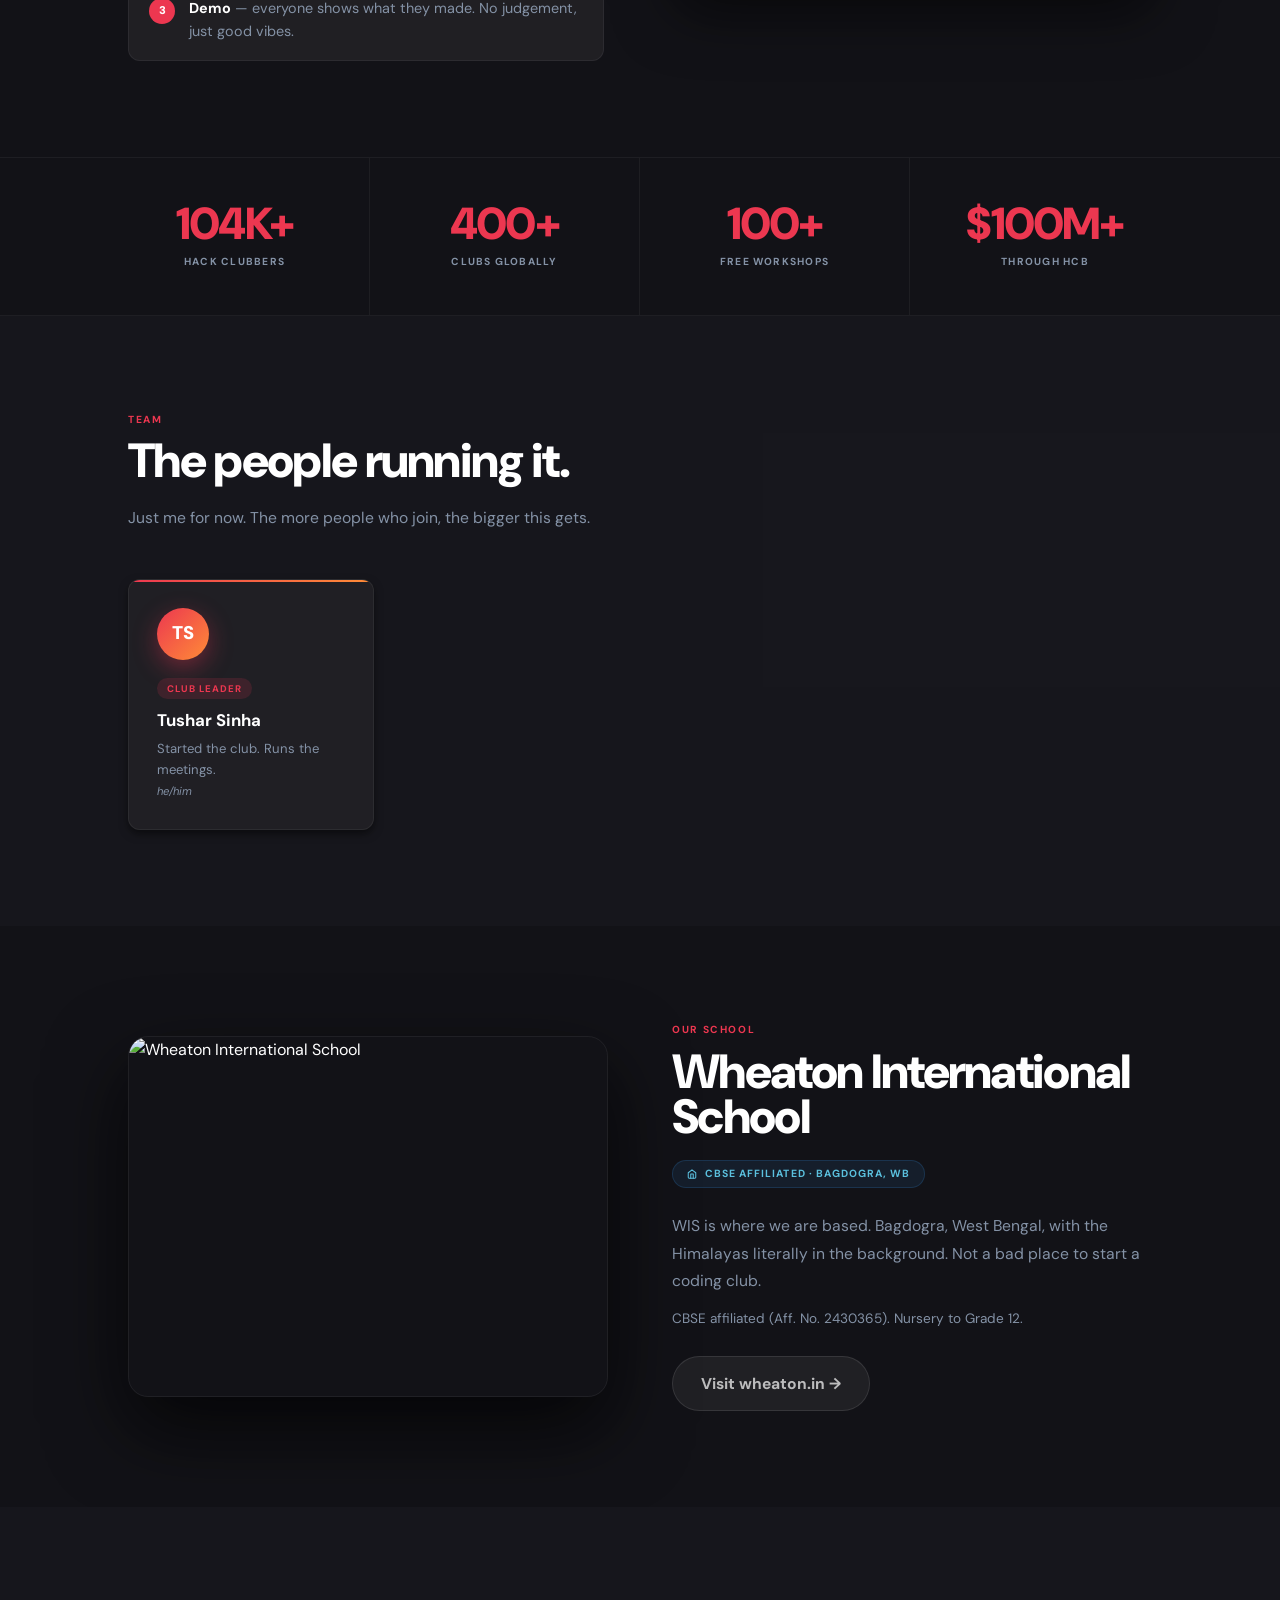
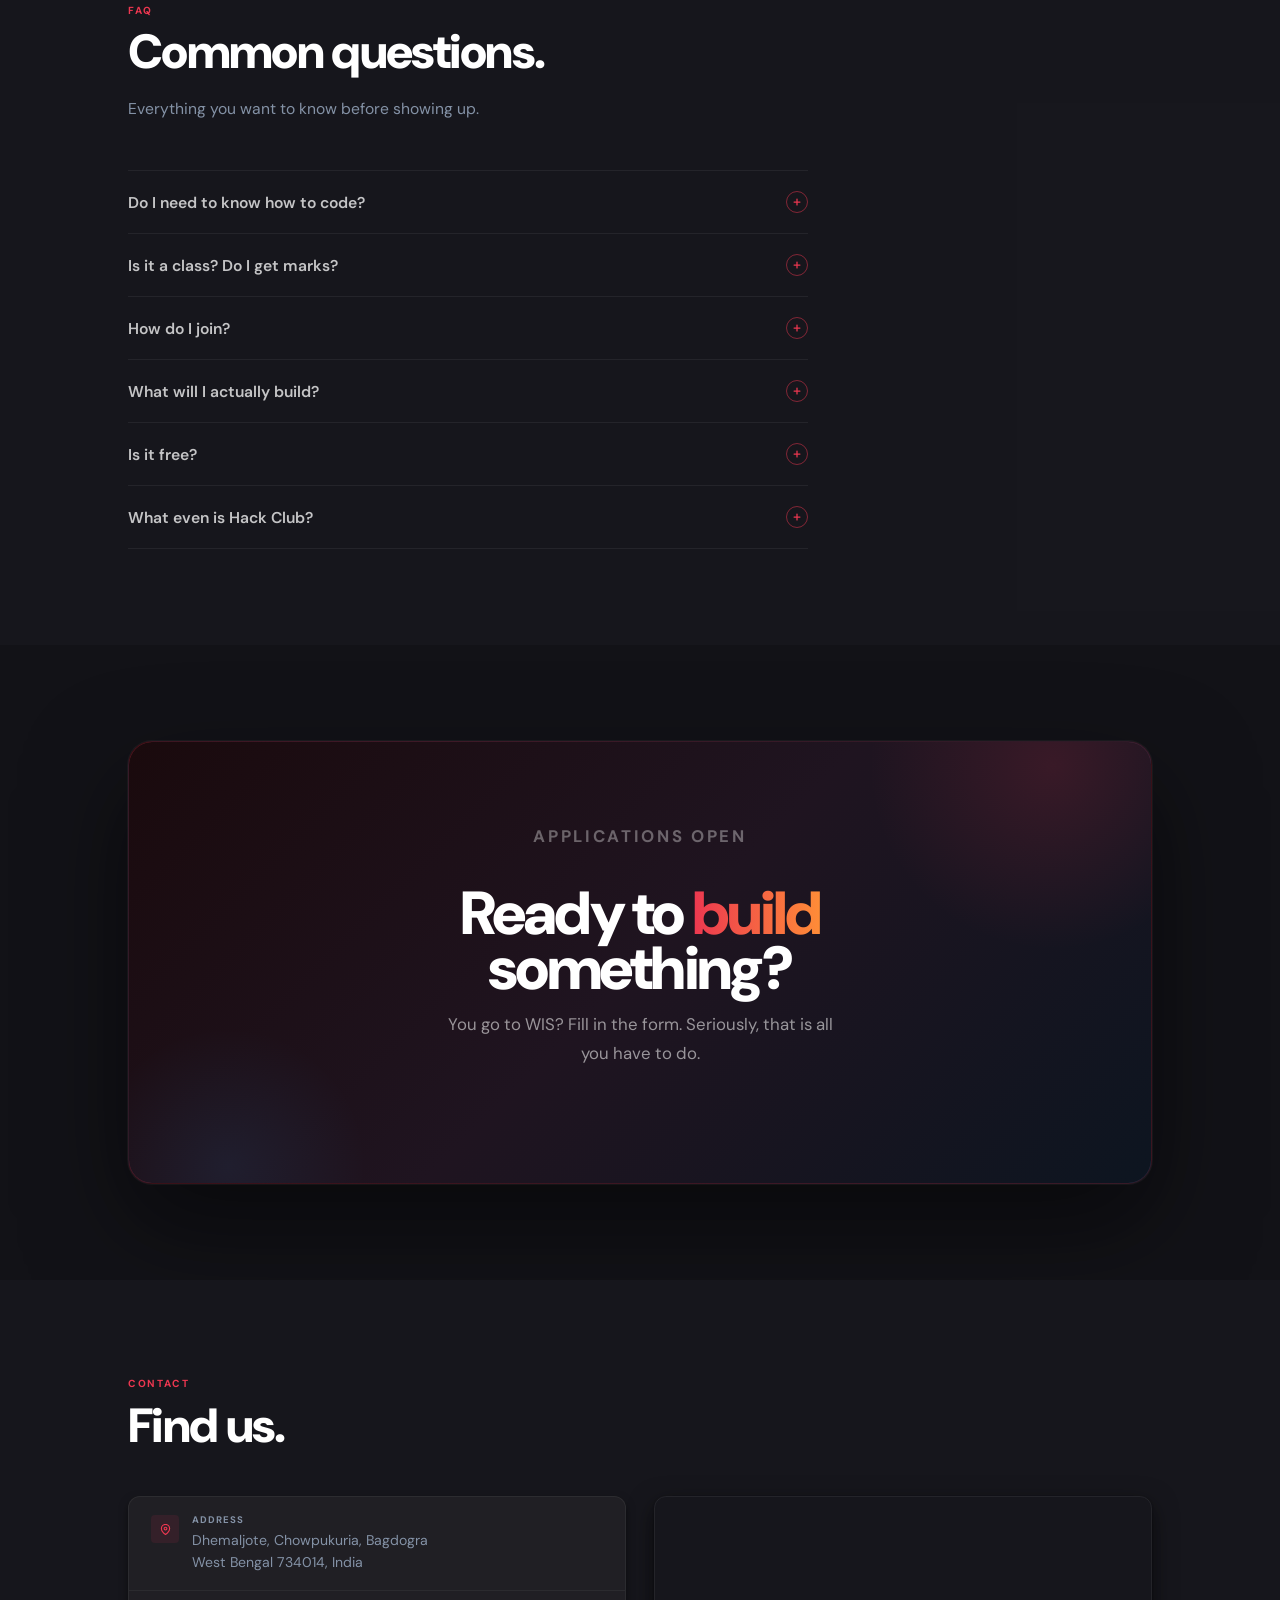
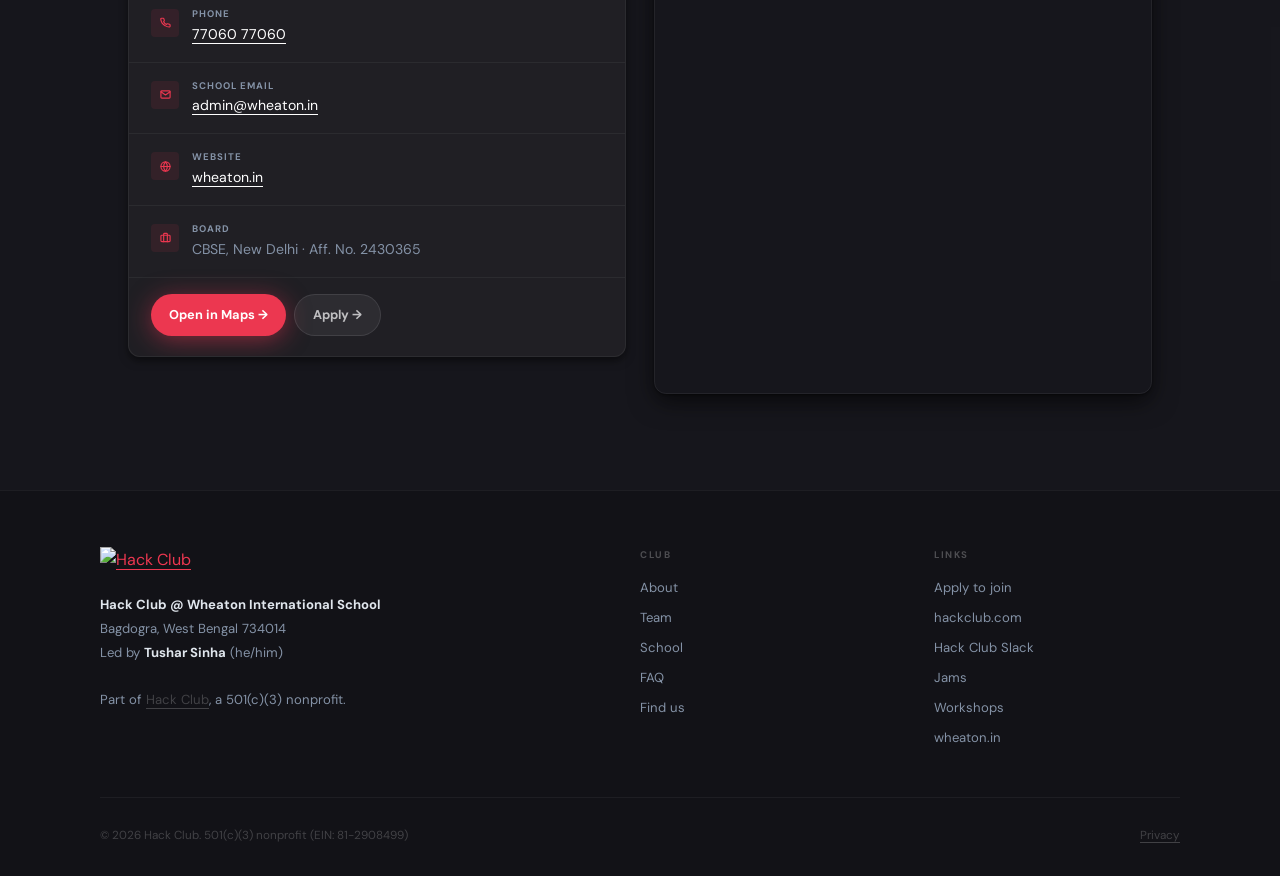
==== commit b35ae724: "Update index.html" ====
--- a/index.html
+++ b/index.html
@@ -162,7 +162,7 @@
       <p class="ey" style="color:rgba(255,255,255,.35)">Applications open</p>
       <h2>Ready to <span>build</span><br>something?</h2>
       <p>You go to WIS? Fill in the form. Seriously, that is all you have to do.</p>
-      <div data-fillout-id="1UVN3h1CXPus" data-fillout-embed-type="popup" data-fillout-button-text="Apply to Join" data-fillout-dynamic-resize data-fillout-inherit-parameters data-fillout-popup-size="medium"></div>
+      <div data-fillout-id="1UVN3h1CXPus" data-fillout-embed-type="popup" data-fillout-dynamic-resize data-fillout-inherit-parameters data-fillout-popup-size="medium"></div><script src="https://server.fillout.com/embed/v1/"></script>
     </div>
   </div>
 </section>
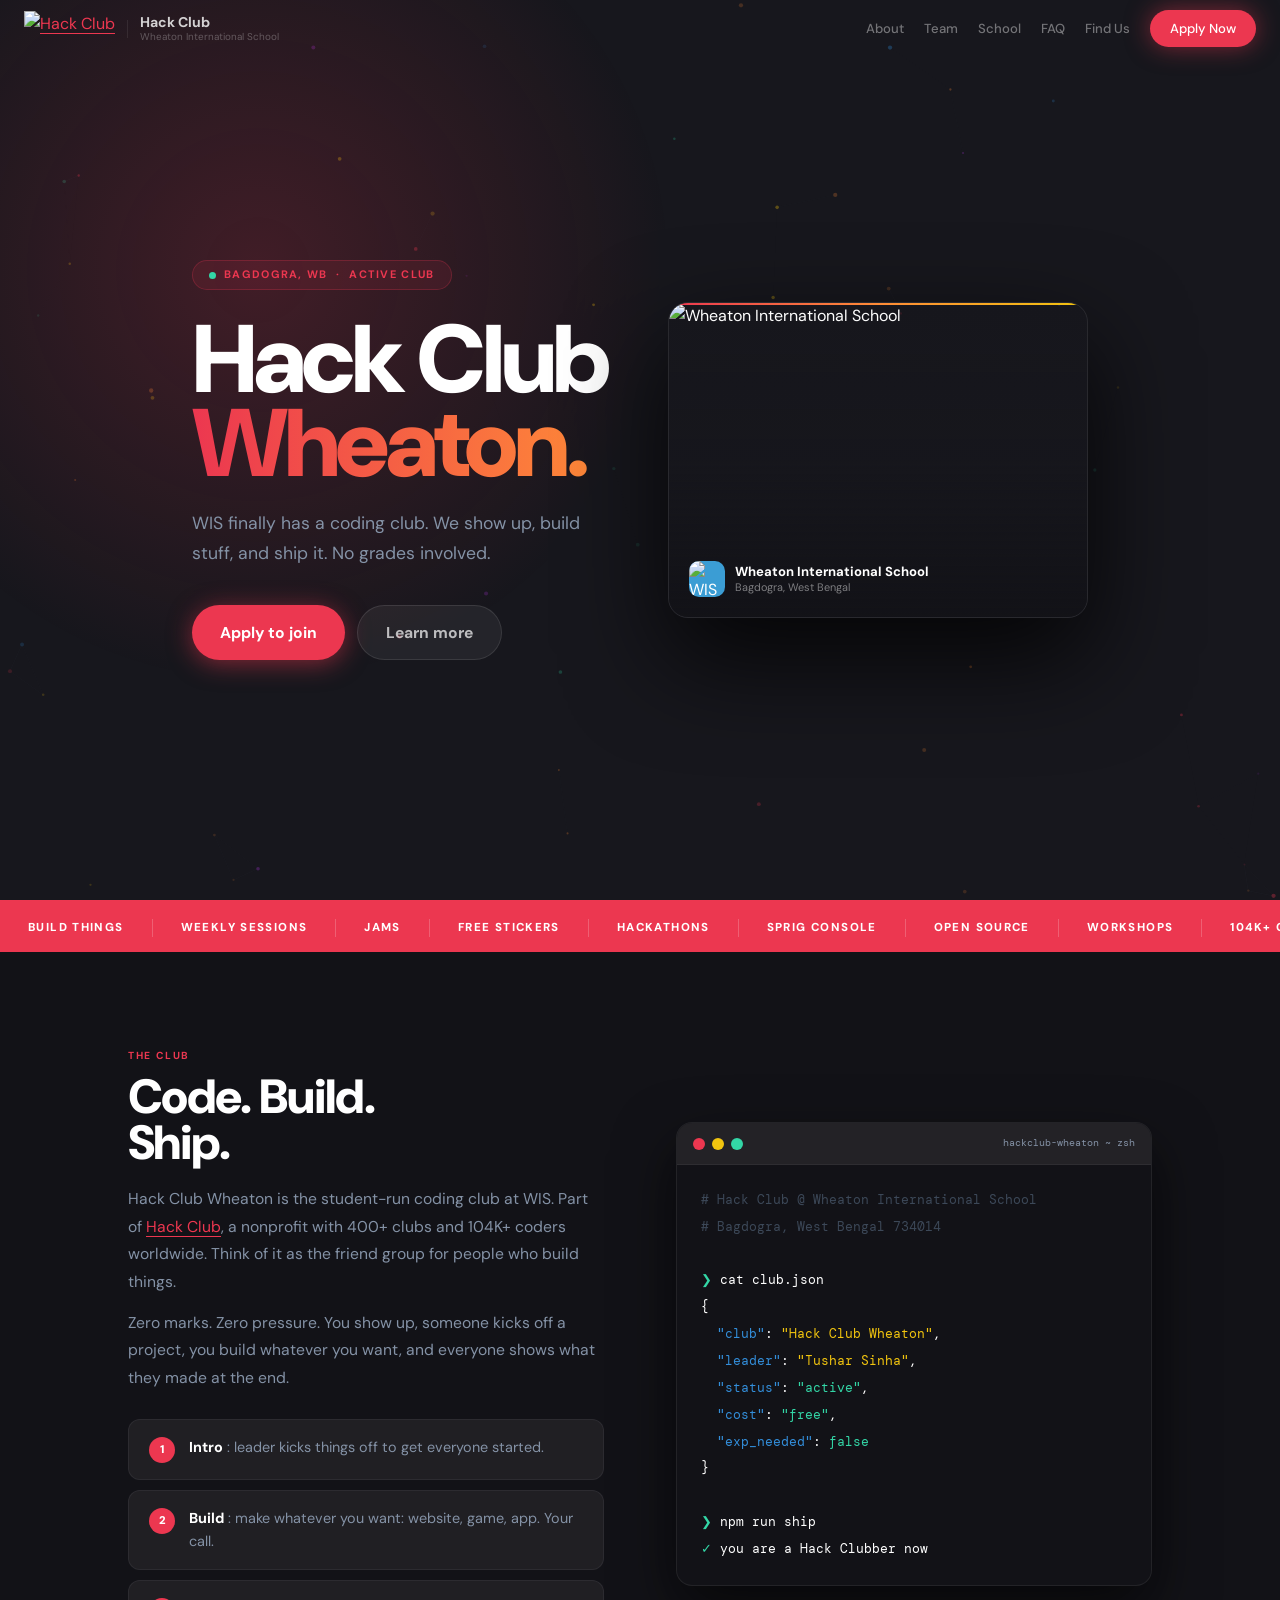
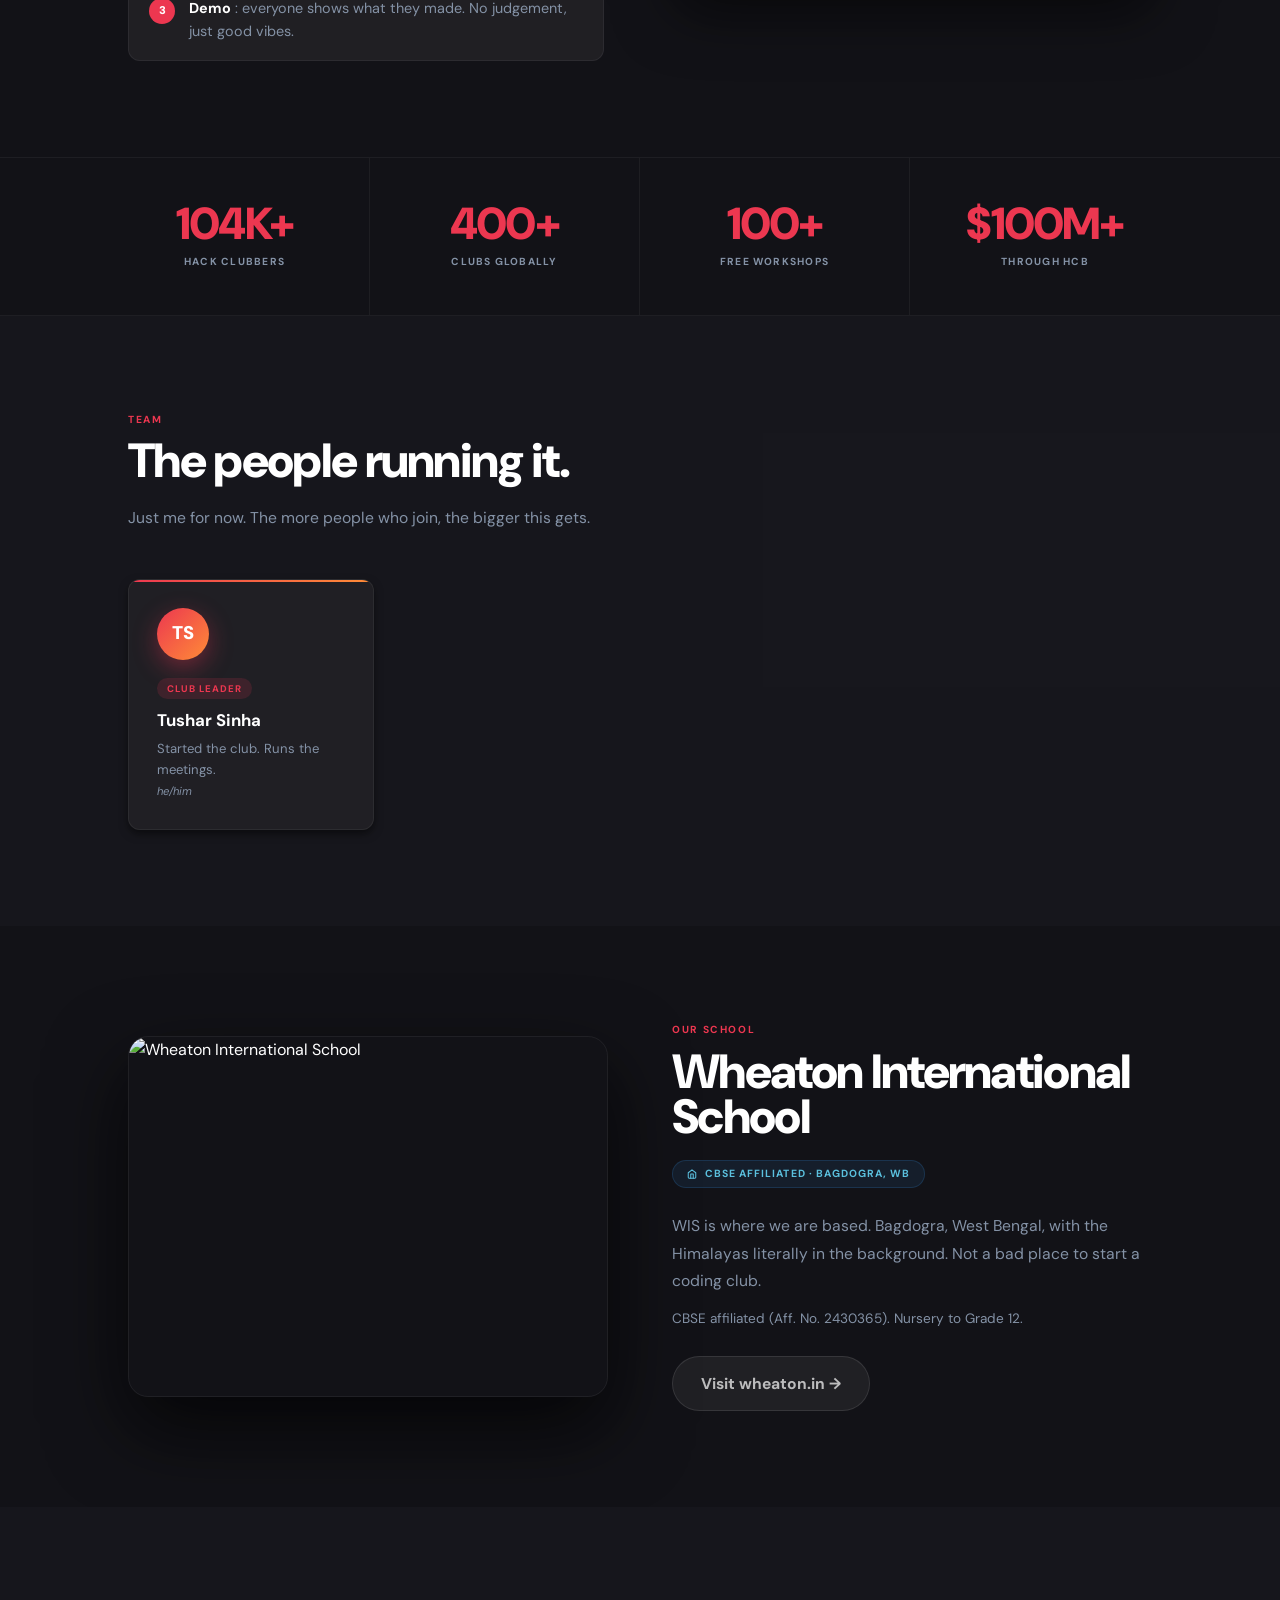
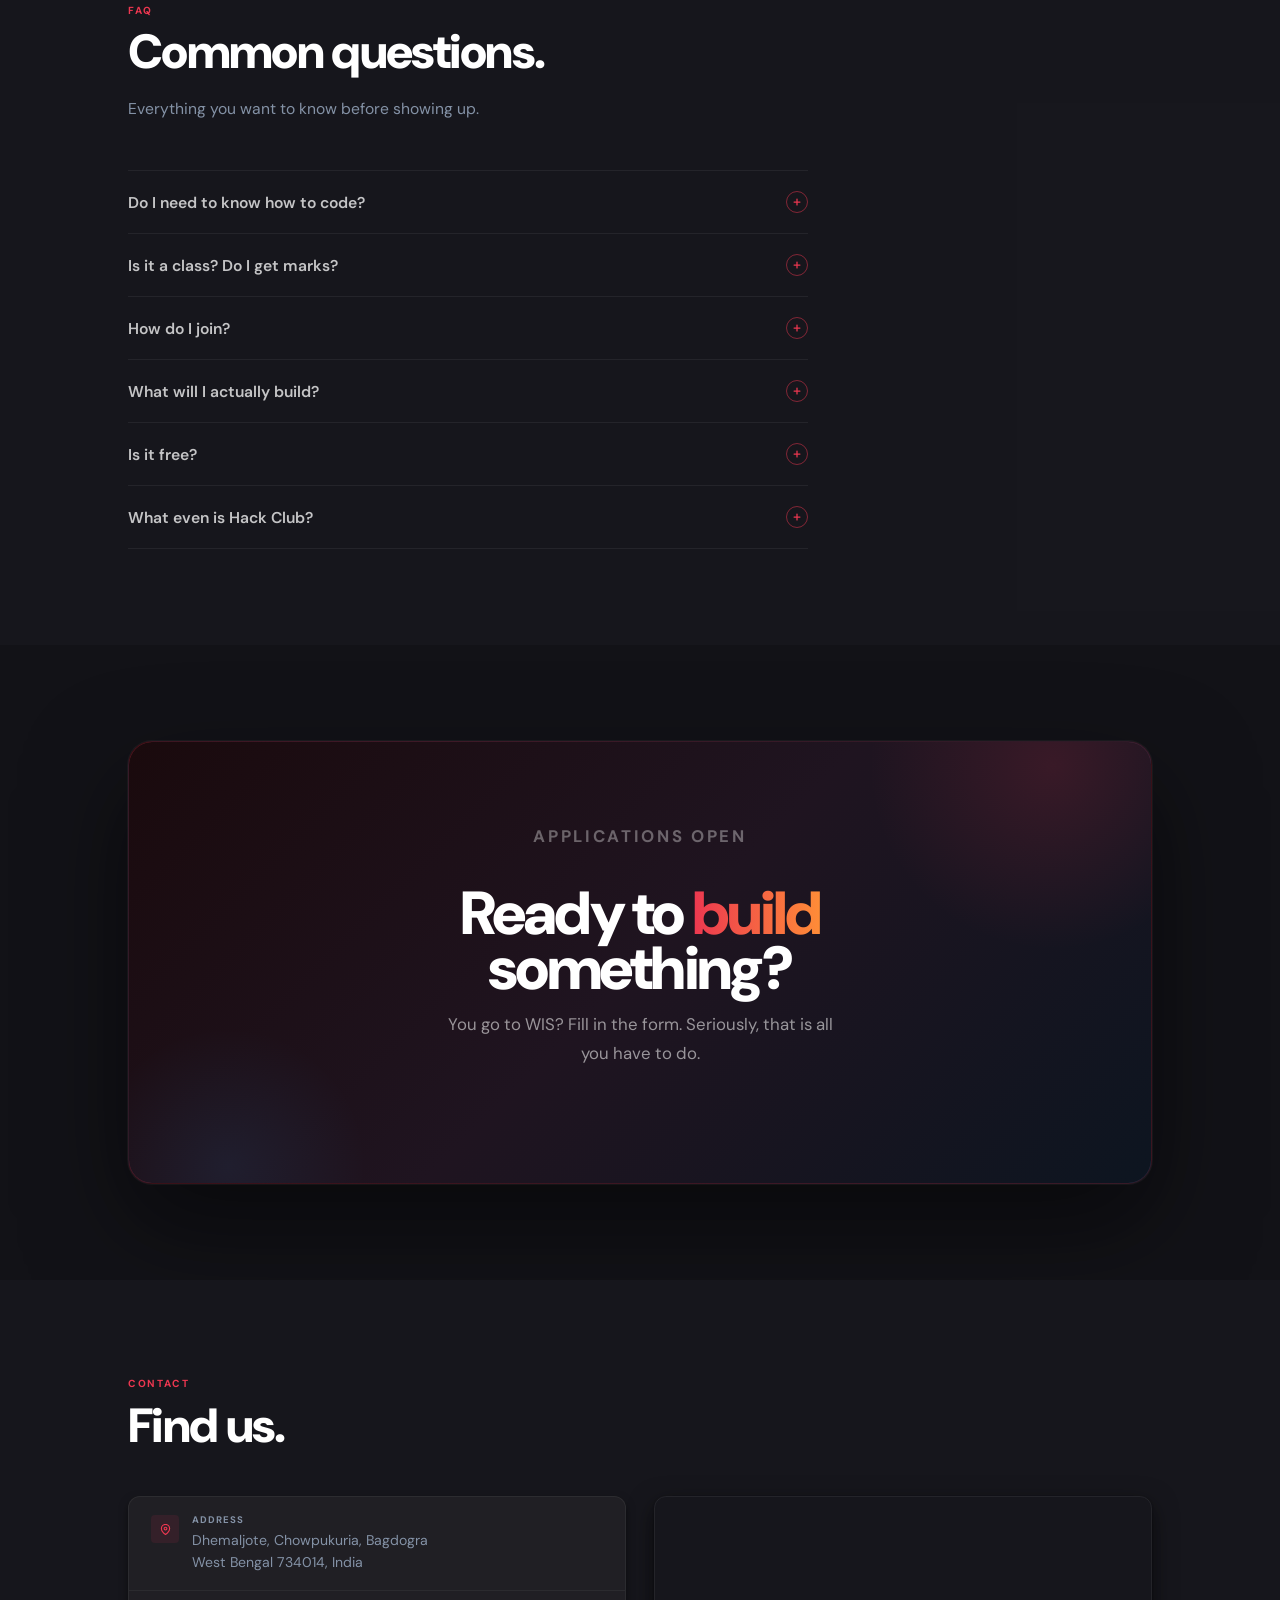
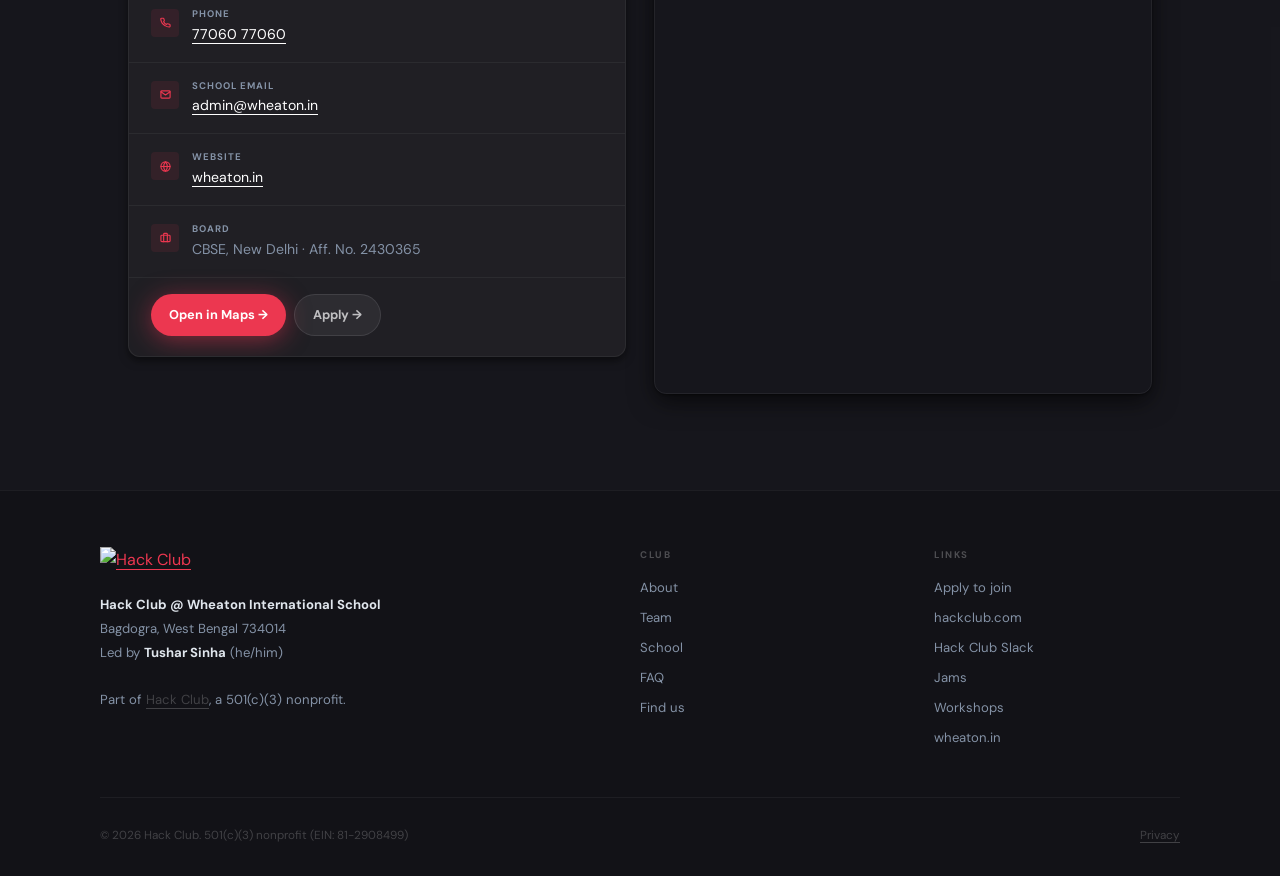
==== commit 47495205: "Update index.html" ====
--- a/index.html
+++ b/index.html
@@ -68,9 +68,9 @@
         <p class="body-t" style="margin-bottom:14px">Hack Club Wheaton is the student-run coding club at WIS. Part of <a href="https://hackclub.com" target="_blank" rel="noopener">Hack Club</a>, a nonprofit with 400+ clubs and 104K+ coders worldwide. Think of it as the friend group for people who build things.</p>
         <p class="body-t">Zero marks. Zero pressure. You show up, someone kicks off a project, you build whatever you want, and everyone shows what they made at the end.</p>
         <div class="steps">
-          <div class="step"><div class="step-n">1</div><div><b>Intro</b> &mdash; leader kicks things off to get everyone started.</div></div>
-          <div class="step"><div class="step-n">2</div><div><b>Build</b> &mdash; make whatever you want: website, game, app. Your call.</div></div>
-          <div class="step"><div class="step-n">3</div><div><b>Demo</b> &mdash; everyone shows what they made. No judgement, just good vibes.</div></div>
+          <div class="step"><div class="step-n">1</div><div><b>Intro</b> : leader kicks things off to get everyone started.</div></div>
+          <div class="step"><div class="step-n">2</div><div><b>Build</b> : make whatever you want: website, game, app. Your call.</div></div>
+          <div class="step"><div class="step-n">3</div><div><b>Demo</b> : everyone shows what they made. No judgement, just good vibes.</div></div>
         </div>
       </div>
       <div>
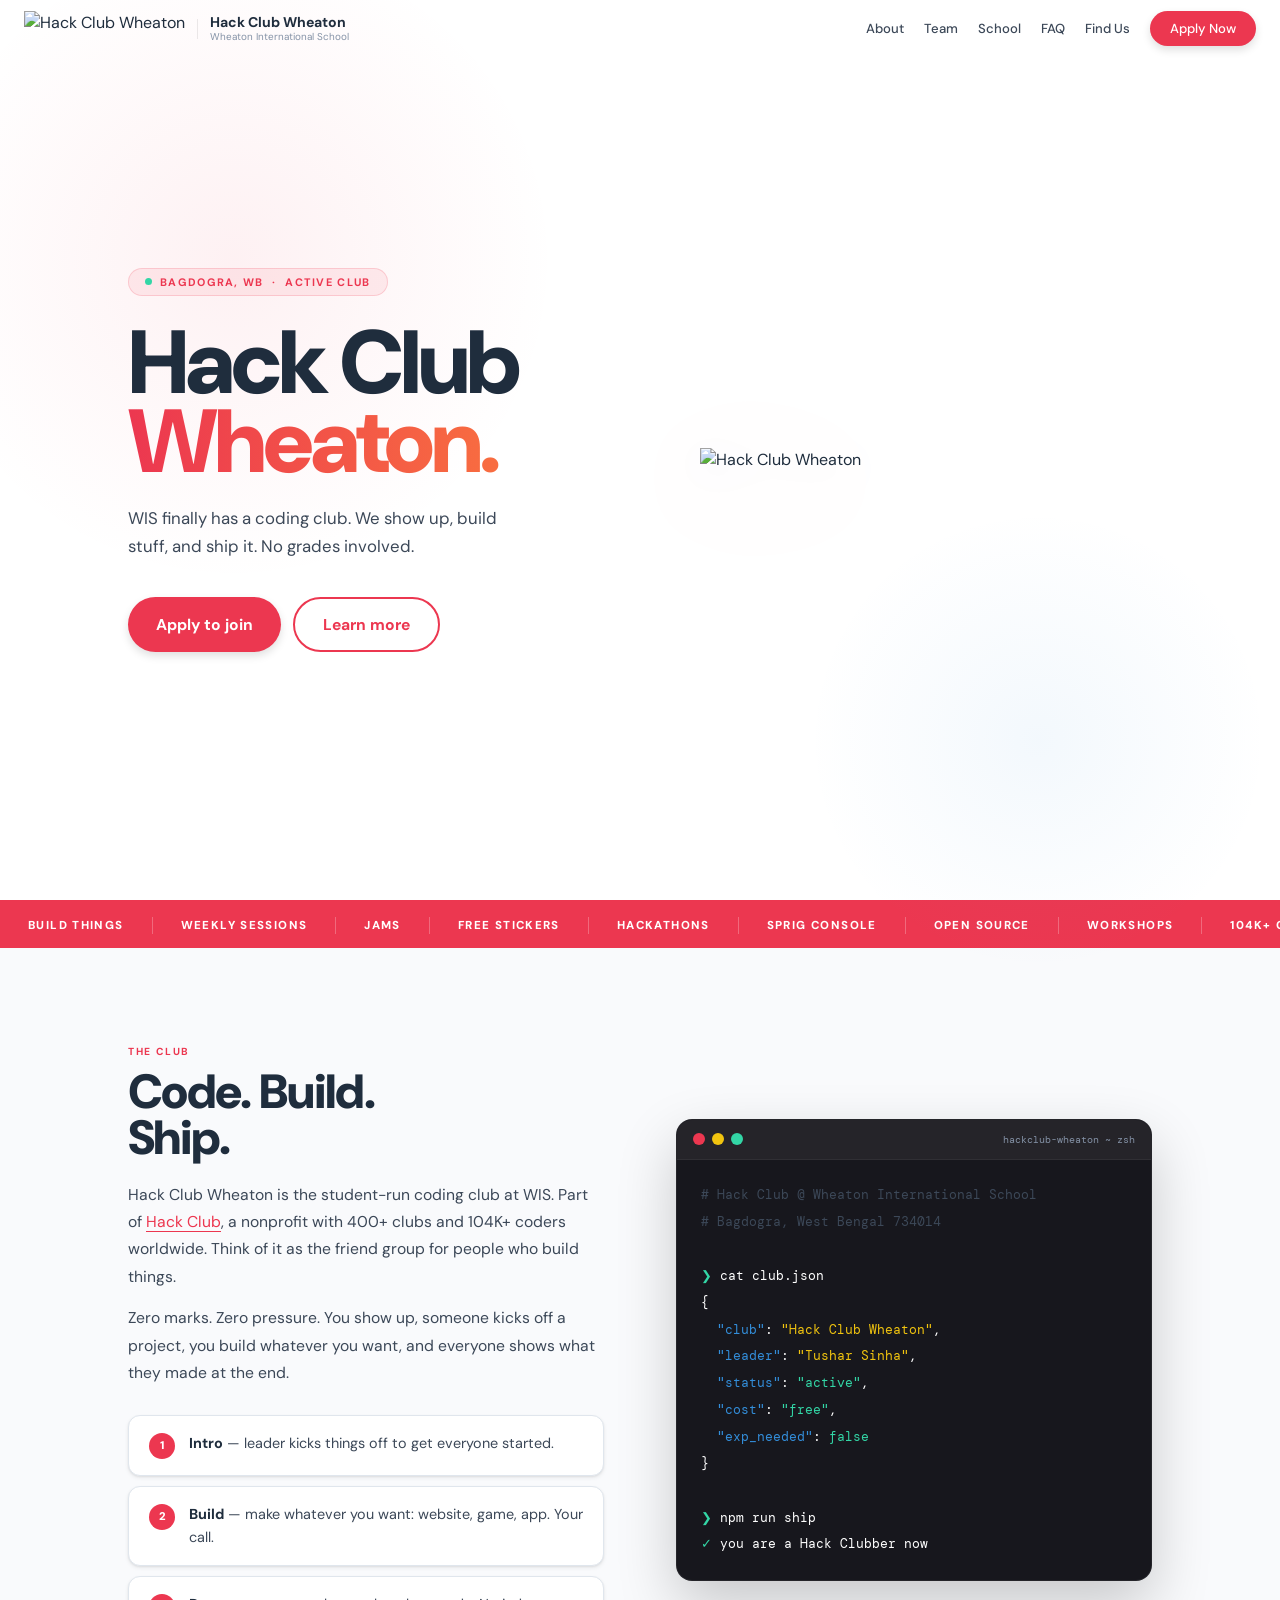
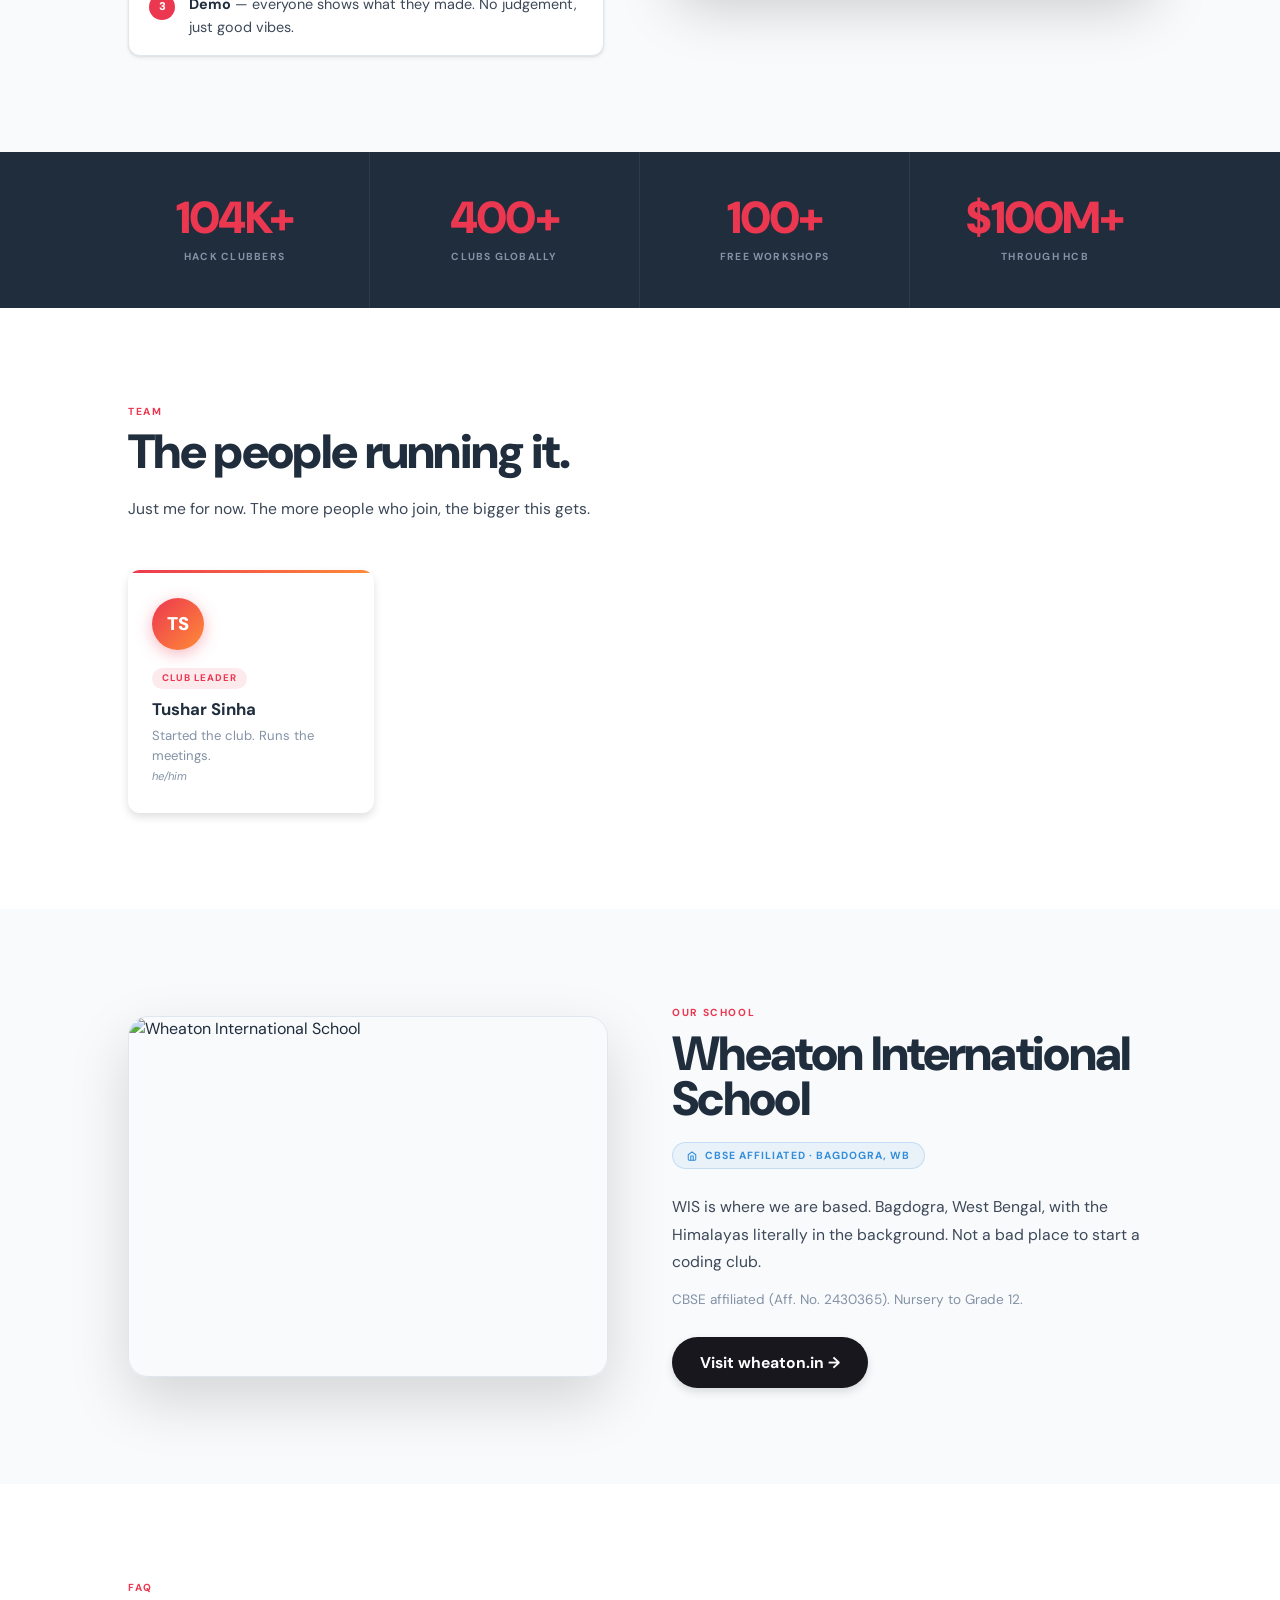
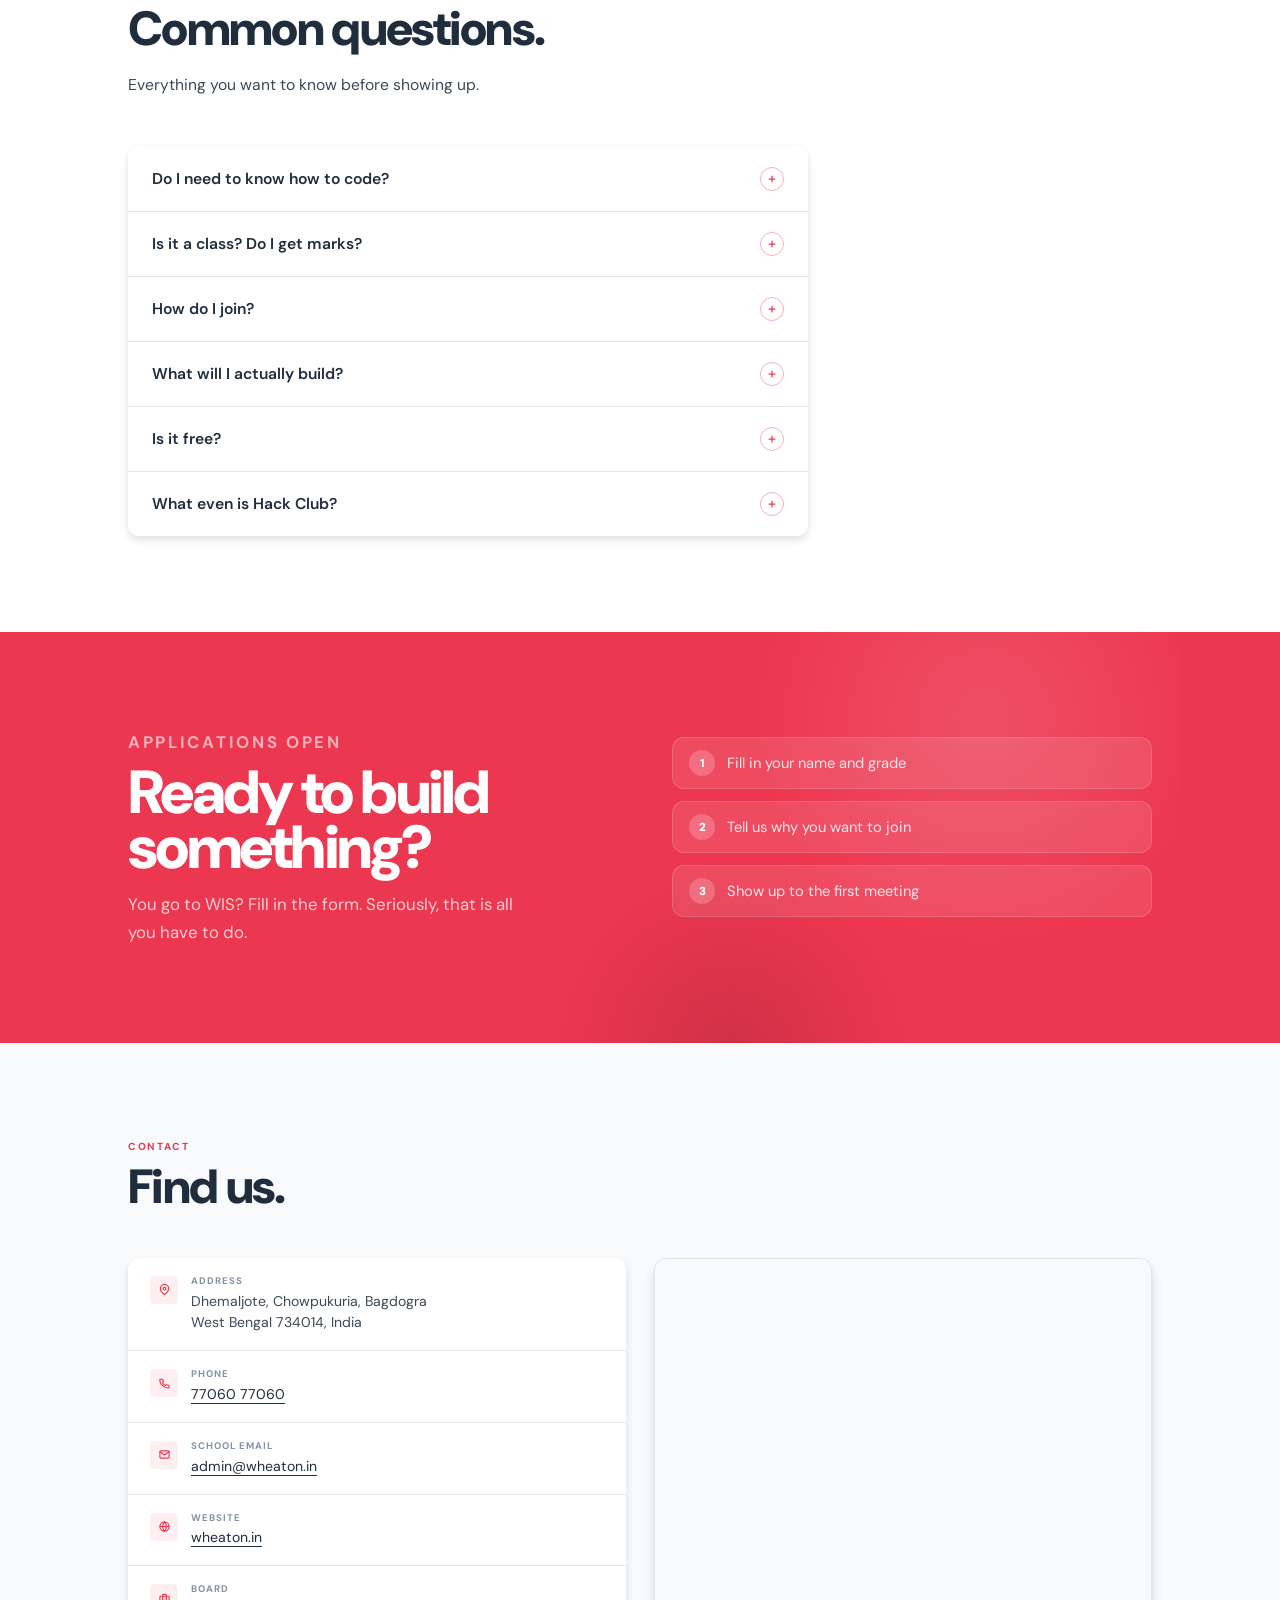
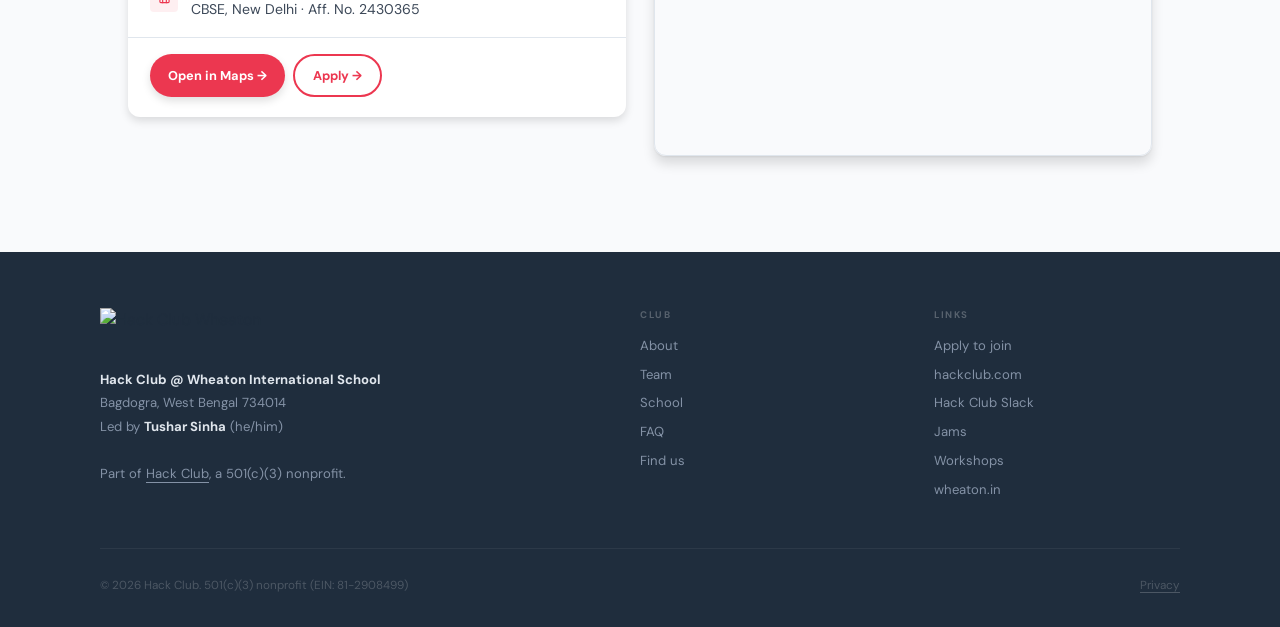
==== commit 73837448: "Add files via upload" ====
--- a/index.html
+++ b/index.html
@@ -8,17 +8,424 @@
 <link rel="preconnect" href="https://fonts.gstatic.com" crossorigin>
 <link href="https://fonts.googleapis.com/css2?family=DM+Sans:opsz,wght@9..40,400;9..40,500;9..40,700;9..40,900&family=DM+Mono:wght@400;500&display=swap" rel="stylesheet">
 <script src="https://server.fillout.com/embed/v1/"></script>
-<link rel="stylesheet" href="style.css">
+<style>
+/* ═══ HACK CLUB THEME — LIGHT MODE ═══ */
+:root{
+  --red:#ec3750; --orange:#ff8c37; --yellow:#f1c40f;
+  --green:#33d6a6; --cyan:#5bc0de; --blue:#338eda; --purple:#a633d6;
+  --darker:#121217; --dark:#17171d; --darkless:#252429;
+  --black:#1f2d3d; --slate:#3c4858; --muted:#8492a6;
+  --smoke:#e0e6ed; --snow:#f9fafc; --white:#ffffff;
+  /* light mode semantic */
+  --text:#1f2d3d; --bg:#ffffff; --elevated:#ffffff;
+  --sheet:#f9fafc; --sunken:#e0e6ed; --border:#e0e6ed;
+  --secondary:#3c4858; --placeholder:#8492a6;
+  --primary:#ec3750; --accent:#338eda;
+  /* shadows */
+  --shadow-small:0 1px 2px rgba(0,0,0,.0625),0 2px 4px rgba(0,0,0,.0625);
+  --shadow-card:0 4px 8px rgba(0,0,0,.125);
+  --shadow-el:0 1px 2px rgba(0,0,0,.0625),0 8px 12px rgba(0,0,0,.125);
+  /* radii */
+  --r-sm:4px; --r-def:8px; --r-ex:12px; --r-ul:16px; --r-pill:99999px;
+  --font:"DM Sans",system-ui,sans-serif;
+  --mono:"DM Mono","SF Mono",monospace;
+}
+*,*::before,*::after{box-sizing:border-box;margin:0;padding:0}
+html{scroll-behavior:smooth}
+body{font-family:var(--font);background:var(--bg);color:var(--text);line-height:1.5;-webkit-font-smoothing:antialiased;text-rendering:optimizeLegibility;overflow-x:hidden}
+::selection{background:var(--red);color:#fff}
+img{display:block;max-width:100%}
+a{color:var(--red);text-underline-position:under}
+a:hover{text-decoration-style:wavy}
+::-webkit-scrollbar{width:3px}
+::-webkit-scrollbar-track{background:var(--snow)}
+::-webkit-scrollbar-thumb{background:var(--red);border-radius:2px}
+.wrap{max-width:1080px;margin:0 auto;padding:0 28px}
+
+/* ─── NAV ─── */
+#nav{
+  position:fixed;top:0;left:0;right:0;z-index:900;
+  height:58px;padding:0 24px;
+  display:flex;align-items:center;gap:12px;
+  background:rgba(255,255,255,0);
+  border-bottom:1px solid transparent;
+  transition:background .3s,border-color .3s,backdrop-filter .3s;
+}
+#nav.solid{
+  background:rgba(255,255,255,.96);
+  border-color:var(--border);
+  backdrop-filter:blur(20px) saturate(180%);
+  -webkit-backdrop-filter:blur(20px) saturate(180%);
+}
+.n-logo{height:36px;flex-shrink:0}
+.n-div{width:1px;height:20px;background:rgba(0,0,0,.08);flex-shrink:0}
+#nav.solid .n-div{background:var(--border)}
+.n-flag{height:32px;flex-shrink:0;opacity:0;transition:opacity .3s}
+#nav.solid .n-flag{opacity:1}
+.n-name{font-weight:700;font-size:.88rem;color:var(--text);text-decoration:none;line-height:1.25}
+.n-name small{display:block;font-size:.62rem;font-weight:400;color:var(--muted)}
+.n-name:hover{text-decoration:none;color:var(--red)}
+.n-sp{flex:1}
+.n-links{display:flex;align-items:center;gap:20px}
+.n-links a{font-size:.82rem;font-weight:500;color:var(--slate);text-decoration:none;transition:color .15s}
+.n-links a:hover{color:var(--red);text-decoration:none}
+.n-cta{
+  background:var(--red);color:#fff!important;text-decoration:none!important;
+  padding:8px 20px;border-radius:var(--r-pill);font-size:.82rem;font-weight:700;
+  box-shadow:var(--shadow-card);
+  transition:transform .125s ease-in-out,box-shadow .125s ease-in-out;
+}
+.n-cta:hover{transform:scale(1.0625);box-shadow:var(--shadow-el)}
+
+/* ─── BUTTONS ─── */
+.btn{
+  display:inline-flex;align-items:center;gap:8px;
+  padding:14px 28px;border-radius:var(--r-pill);
+  font-family:var(--font);font-size:.98rem;font-weight:700;
+  text-decoration:none!important;cursor:pointer;border:none;
+  box-shadow:var(--shadow-card);
+  transition:transform .125s ease-in-out,box-shadow .125s ease-in-out;
+}
+.btn:hover{transform:scale(1.0625);box-shadow:var(--shadow-el)}
+.btn-red{background:var(--red);color:#fff}
+.btn-outline{background:transparent;color:var(--primary);border:2px solid currentColor;box-shadow:none}
+.btn-outline:hover{box-shadow:var(--shadow-card)}
+.btn-white{background:#fff;color:var(--red)}
+.btn-dark{background:var(--dark);color:#fff}
+.btn-row{display:flex;gap:12px;flex-wrap:wrap}
+
+/* ─── HERO ─── */
+.hero{
+  min-height:100vh;
+  display:grid;grid-template-columns:1fr 1fr;
+  align-items:center;gap:56px;
+  padding:100px 28px 80px;
+  max-width:1080px;margin:0 auto;
+  position:relative;
+}
+/* big soft red blob behind left col */
+.hero::before{
+  content:"";
+  position:absolute;top:-10%;left:-20%;
+  width:700px;height:700px;border-radius:50%;
+  background:radial-gradient(ellipse,rgba(236,55,80,.07) 0%,transparent 65%);
+  pointer-events:none;
+}
+/* blue blob behind right */
+.hero::after{
+  content:"";
+  position:absolute;bottom:-10%;right:-10%;
+  width:500px;height:500px;border-radius:50%;
+  background:radial-gradient(ellipse,rgba(51,142,218,.06) 0%,transparent 65%);
+  pointer-events:none;
+}
+.hero-left{position:relative;z-index:1}
+.hero-right{position:relative;z-index:1}
+
+.hero-pill{
+  display:inline-flex;align-items:center;gap:8px;
+  background:rgba(236,55,80,.08);border:1px solid rgba(236,55,80,.18);
+  color:var(--red);font-size:.68rem;font-weight:700;
+  letter-spacing:.12em;text-transform:uppercase;
+  padding:5px 16px;border-radius:var(--r-pill);margin-bottom:28px;
+}
+.pulse{width:7px;height:7px;border-radius:50%;background:var(--green);animation:ping 2.2s ease-in-out infinite}
+@keyframes ping{0%{box-shadow:0 0 0 0 rgba(51,214,166,.6)}70%{box-shadow:0 0 0 8px rgba(51,214,166,0)}100%{box-shadow:0 0 0 0 rgba(51,214,166,0)}}
+
+.hero-h1{
+  font-size:clamp(3.2rem,7vw,6.5rem);
+  font-weight:900;line-height:.88;letter-spacing:-.045em;
+  color:var(--black);margin-bottom:22px;
+}
+.hero-h1 em{
+  font-style:normal;display:block;
+  background:linear-gradient(90deg,var(--red) 0%,var(--orange) 60%,var(--red) 100%);
+  background-size:200%;
+  -webkit-background-clip:text;-webkit-text-fill-color:transparent;background-clip:text;
+  animation:shimmer 4s linear infinite;
+}
+@keyframes shimmer{0%{background-position:200% center}100%{background-position:-200% center}}
+
+.hero-sub{font-size:1.05rem;color:var(--slate);line-height:1.7;max-width:400px;margin-bottom:36px}
+
+/* club logo display in hero */
+.hero-logo-block{
+  display:flex;flex-direction:column;align-items:center;gap:0;
+  position:relative;
+}
+.hero-logo-img{
+  width:min(420px, 100%);
+  filter:drop-shadow(0 20px 60px rgba(236,55,80,.18)) drop-shadow(0 8px 24px rgba(51,142,218,.12));
+  transition:transform .5s ease,filter .5s ease;
+}
+.hero-logo-img:hover{
+  transform:translateY(-6px) scale(1.02);
+  filter:drop-shadow(0 30px 80px rgba(236,55,80,.25)) drop-shadow(0 12px 32px rgba(51,142,218,.18));
+}
+
+/* ─── MARQUEE ─── */
+.marquee{
+  background:var(--red);padding:12px 0;
+  overflow:hidden;white-space:nowrap;
+}
+.m-inner{display:inline-flex;animation:mroll 28s linear infinite}
+.m-item{
+  display:inline-flex;align-items:center;
+  font-size:.72rem;font-weight:800;color:#fff;
+  letter-spacing:.12em;text-transform:uppercase;
+  padding:0 28px;border-right:1px solid rgba(255,255,255,.25);
+}
+@keyframes mroll{from{transform:translateX(0)}to{transform:translateX(-50%)}}
+
+/* ─── SECTIONS SHARED ─── */
+section{padding:96px 0}
+.s-sheet{background:var(--sheet)}
+.s-white{background:var(--bg)}
+.s-dark{background:var(--dark)}
+.ey{font-size:.64rem;font-weight:700;letter-spacing:.16em;text-transform:uppercase;color:var(--red);margin-bottom:10px}
+h2.title{font-size:clamp(2rem,4.5vw,3rem);font-weight:900;letter-spacing:-.035em;line-height:.95;margin-bottom:20px;color:var(--black)}
+p.body-t{font-size:.98rem;color:var(--secondary);line-height:1.75;max-width:580px}
+
+/* ─── ABOUT ─── */
+.about-grid{display:grid;grid-template-columns:1fr 1fr;gap:72px;align-items:center}
+.steps{display:flex;flex-direction:column;gap:10px;margin-top:28px}
+.step{
+  background:var(--elevated);border:1px solid var(--border);
+  border-radius:var(--r-ex);padding:16px 20px;
+  display:flex;align-items:flex-start;gap:14px;
+  font-size:.9rem;color:var(--secondary);line-height:1.6;
+  box-shadow:var(--shadow-small);
+  transition:border-color .2s,box-shadow .2s;
+}
+.step:hover{border-color:rgba(236,55,80,.3);box-shadow:var(--shadow-card)}
+.step-n{
+  background:var(--red);color:#fff;font-size:.7rem;font-weight:900;
+  width:26px;height:26px;border-radius:var(--r-pill);
+  display:flex;align-items:center;justify-content:center;flex-shrink:0;margin-top:1px;
+}
+.step b{color:var(--black)}
+
+/* terminal */
+.terminal{
+  background:var(--dark);border-radius:16px;
+  border:1px solid rgba(255,255,255,.06);
+  box-shadow:0 24px 60px rgba(0,0,0,.2);overflow:hidden;
+}
+.t-bar{background:var(--darkless);padding:12px 16px;display:flex;align-items:center;gap:7px;border-bottom:1px solid rgba(255,255,255,.05)}
+.t-dot{width:12px;height:12px;border-radius:50%}
+.t-r{background:#ec3750}.t-y{background:#f1c40f}.t-g{background:#33d6a6}
+.t-ttl{margin-left:auto;font-size:.65rem;color:var(--muted);font-family:var(--mono)}
+.t-body{padding:22px 24px;font-family:var(--mono);font-size:.8rem;line-height:2.1}
+.tc{color:#3c4858}.tg{color:#33d6a6}.ty{color:#f1c40f}.tw{color:#fff}.tb{color:#338eda}
+
+/* ─── STATS ─── */
+.stats-wrap{background:var(--black)}
+.stats-grid{display:grid;grid-template-columns:repeat(4,1fr)}
+.stat{
+  padding:44px 24px;text-align:center;
+  border-right:1px solid rgba(255,255,255,.07);
+  position:relative;
+}
+.stat::before{
+  content:"";position:absolute;top:0;left:50%;transform:translateX(-50%);
+  width:40px;height:2px;background:var(--red);opacity:0;transition:opacity .3s;
+}
+.stat:hover::before{opacity:1}
+.stat:last-child{border-right:none}
+.stat-n{font-size:clamp(2rem,4vw,2.8rem);font-weight:900;color:var(--red);line-height:1;letter-spacing:-.04em;margin-bottom:8px}
+.stat-l{font-size:.64rem;font-weight:700;color:var(--muted);letter-spacing:.12em;text-transform:uppercase}
+
+/* ─── TEAM ─── */
+.team-grid{display:grid;grid-template-columns:repeat(auto-fill,minmax(220px,1fr));gap:14px;margin-top:48px}
+/* HC primary card */
+.member{
+  background:var(--elevated);color:var(--text);
+  padding:28px 24px;border-radius:var(--r-ex);
+  box-shadow:var(--shadow-card);overflow:hidden;position:relative;
+  transition:transform .125s ease-in-out,box-shadow .125s ease-in-out;
+}
+.member:hover{transform:scale(1.04);box-shadow:var(--shadow-el)}
+.member.lead::before{content:"";position:absolute;top:0;left:0;right:0;height:3px;background:linear-gradient(90deg,var(--red),var(--orange))}
+.m-av{
+  width:52px;height:52px;border-radius:50%;
+  display:flex;align-items:center;justify-content:center;
+  font-weight:900;font-size:1.15rem;color:#fff;margin-bottom:14px;
+  background:linear-gradient(135deg,var(--red),var(--orange));
+  box-shadow:0 4px 16px rgba(236,55,80,.35);
+}
+.m-badge{
+  display:inline-block;background:rgba(236,55,80,.1);color:var(--red);
+  font-size:.6rem;font-weight:700;letter-spacing:.1em;text-transform:uppercase;
+  padding:3px 10px;border-radius:var(--r-pill);margin-bottom:8px;
+}
+.m-name{font-size:1.05rem;font-weight:700;color:var(--black)}
+.m-role{font-size:.82rem;color:var(--muted);margin-top:4px}
+.m-pro{font-size:.7rem;color:var(--muted);margin-top:3px;font-style:italic}
+
+/* ─── SCHOOL ─── */
+.school-grid{display:grid;grid-template-columns:1fr 1fr;gap:64px;align-items:center}
+.school-img{
+  border-radius:20px;overflow:hidden;
+  box-shadow:0 24px 60px rgba(0,0,0,.15);
+  border:1px solid var(--border);
+  transition:transform .4s ease,box-shadow .4s ease;
+}
+.school-img:hover{transform:translateY(-4px);box-shadow:0 32px 80px rgba(0,0,0,.2)}
+.school-img img{width:100%;aspect-ratio:4/3;object-fit:cover;display:block}
+.school-badge{
+  display:inline-flex;align-items:center;gap:8px;
+  background:rgba(51,142,218,.08);border:1px solid rgba(51,142,218,.2);
+  color:var(--blue);font-size:.65rem;font-weight:700;
+  letter-spacing:.1em;text-transform:uppercase;
+  padding:5px 14px;border-radius:var(--r-pill);margin-bottom:24px;
+}
+
+/* ─── FAQ ─── */
+/* HC sunken card style */
+.faq-wrap{max-width:680px;margin-top:48px;border-radius:var(--r-ex);overflow:hidden;box-shadow:var(--shadow-card)}
+.faq-item{background:var(--elevated);border-bottom:1px solid var(--border)}
+.faq-item:last-child{border-bottom:none}
+.faq-q{
+  width:100%;background:none;border:none;
+  padding:20px 24px;
+  display:flex;align-items:center;justify-content:space-between;gap:16px;
+  font-family:var(--font);font-size:.98rem;font-weight:600;
+  color:var(--text);cursor:pointer;text-align:left;
+  transition:background .15s;
+}
+.faq-q:hover{background:var(--snow)}
+.faq-ico{
+  flex-shrink:0;width:24px;height:24px;border-radius:50%;
+  border:1.5px solid rgba(236,55,80,.4);
+  display:flex;align-items:center;justify-content:center;
+  color:var(--red);transition:transform .25s ease,background .2s,border-color .2s;
+}
+.faq-item.open .faq-ico{transform:rotate(45deg);background:var(--red);border-color:var(--red);color:#fff}
+.faq-a{
+  overflow:hidden;max-height:0;padding:0 24px;
+  font-size:.92rem;color:var(--secondary);line-height:1.8;
+  transition:max-height .35s ease,padding .35s ease;
+}
+.faq-item.open .faq-a{max-height:240px;padding:0 24px 20px}
+
+/* ─── APPLY ─── */
+.apply-wrap{background:var(--red)}
+.apply-inner{
+  max-width:1080px;margin:0 auto;padding:96px 28px;
+  display:grid;grid-template-columns:1fr 1fr;
+  gap:64px;align-items:center;
+  position:relative;overflow:hidden;
+}
+.apply-inner::before{
+  content:"";position:absolute;top:-40%;right:-5%;
+  width:500px;height:500px;border-radius:50%;
+  background:radial-gradient(ellipse,rgba(255,255,255,.12) 0%,transparent 65%);
+  pointer-events:none;
+}
+.apply-inner::after{
+  content:"";position:absolute;bottom:-50%;left:40%;
+  width:400px;height:400px;border-radius:50%;
+  background:radial-gradient(ellipse,rgba(0,0,0,.12) 0%,transparent 65%);
+  pointer-events:none;
+}
+.apply-inner>*{position:relative;z-index:1}
+.apply-text .ey{color:rgba(255,255,255,.6)}
+.apply-text h2{
+  font-size:clamp(2.4rem,5vw,3.8rem);font-weight:900;
+  color:#fff;line-height:.9;letter-spacing:-.045em;margin-bottom:14px;
+}
+.apply-text p{font-size:1.05rem;color:rgba(255,255,255,.75);max-width:400px;line-height:1.7}
+.apply-form-side{
+  display:flex;flex-direction:column;align-items:flex-start;gap:20px;
+}
+.apply-steps{display:flex;flex-direction:column;gap:12px;width:100%}
+.apply-step{
+  display:flex;align-items:center;gap:12px;
+  font-size:.92rem;color:rgba(255,255,255,.85);
+  background:rgba(255,255,255,.1);border-radius:var(--r-ex);
+  padding:12px 16px;border:1px solid rgba(255,255,255,.15);
+}
+.apply-step-n{
+  width:26px;height:26px;border-radius:50%;
+  background:rgba(255,255,255,.2);
+  font-size:.72rem;font-weight:900;color:#fff;
+  display:flex;align-items:center;justify-content:center;flex-shrink:0;
+}
+
+/* ─── CONTACT ─── */
+.contact-grid{display:grid;grid-template-columns:1fr 1fr;gap:28px;margin-top:48px;align-items:start}
+/* HC primary card */
+.c-card{background:var(--elevated);border-radius:var(--r-ex);overflow:hidden;box-shadow:var(--shadow-card)}
+.c-row{
+  display:flex;align-items:flex-start;gap:13px;
+  padding:16px 22px;border-bottom:1px solid var(--border);
+  font-size:.88rem;color:var(--secondary);line-height:1.55;
+}
+.c-row:last-child{border-bottom:none}
+.c-ic{width:28px;height:28px;border-radius:var(--r-sm);background:rgba(236,55,80,.08);display:flex;align-items:center;justify-content:center;flex-shrink:0;margin-top:2px}
+.c-row label{display:block;font-size:.6rem;font-weight:700;text-transform:uppercase;letter-spacing:.1em;color:var(--muted);margin-bottom:2px}
+.c-row a{color:var(--text)}
+.c-row a:hover{color:var(--red)}
+.c-btns{padding:16px 22px 20px;display:flex;gap:8px;flex-wrap:wrap}
+.map-wrap{border-radius:var(--r-ex);overflow:hidden;box-shadow:var(--shadow-el);aspect-ratio:1;border:1px solid var(--border)}
+.map-wrap iframe{width:100%;height:100%;border:0;display:block}
+
+/* ─── FOOTER ─── */
+footer{background:var(--black);padding:56px 28px 32px}
+.f-in{max-width:1080px;margin:0 auto}
+.f-top{display:grid;grid-template-columns:2fr 1fr 1fr;gap:48px;padding-bottom:40px;border-bottom:1px solid rgba(255,255,255,.06);margin-bottom:28px}
+.f-logo-wrap{display:flex;align-items:center;gap:12px;margin-bottom:16px}
+.f-logo-wrap img{height:44px}
+.f-hc-flag{height:28px;opacity:.6}
+.f-brand p{font-size:.82rem;color:var(--muted);line-height:1.8}
+.f-brand strong{color:var(--smoke)}
+.f-col h4{font-size:.6rem;font-weight:700;letter-spacing:.16em;text-transform:uppercase;color:rgba(255,255,255,.25);margin-bottom:14px}
+.f-col a{display:block;font-size:.82rem;color:var(--muted);text-decoration:none;margin-bottom:9px;transition:color .15s}
+.f-col a:hover{color:#fff;text-decoration:underline}
+.f-bot{display:flex;align-items:center;justify-content:space-between;flex-wrap:wrap;gap:8px;font-size:.73rem;color:rgba(255,255,255,.2)}
+.f-bot a{color:rgba(255,255,255,.2);text-decoration:underline}
+
+/* FILLOUT OVERRIDE */
+[data-fillout-id] button,.fillout-popup-button{
+  display:inline-flex!important;align-items:center!important;justify-content:center!important;
+  padding:16px 40px!important;border-radius:var(--r-pill)!important;
+  font-family:var(--font)!important;font-size:1.05rem!important;font-weight:700!important;
+  background:#fff!important;color:var(--red)!important;border:none!important;cursor:pointer!important;
+  box-shadow:0 4px 24px rgba(0,0,0,.2)!important;
+  transition:transform .125s ease-in-out,box-shadow .125s ease-in-out!important;
+}
+[data-fillout-id] button:hover,.fillout-popup-button:hover{
+  transform:scale(1.0625)!important;box-shadow:0 6px 32px rgba(0,0,0,.3)!important;
+}
+
+/* MOBILE */
+@media(max-width:820px){
+  .hero{grid-template-columns:1fr;gap:36px;padding:88px 20px 56px}
+  .hero-right{order:-1}
+  .about-grid,.school-grid,.contact-grid{grid-template-columns:1fr;gap:32px}
+  .apply-inner{grid-template-columns:1fr;gap:36px;padding:64px 24px}
+  .stats-grid{grid-template-columns:1fr 1fr}
+  .f-top{grid-template-columns:1fr;gap:24px}
+  .n-links{display:none}
+  section{padding:64px 0}
+  .map-wrap{aspect-ratio:4/3}
+}
+@media(max-width:480px){.stats-grid{grid-template-columns:1fr}}
+</style>
 </head>
 <body>
-<canvas id="cvs"></canvas>
-
+
+<!-- NAV -->
 <nav id="nav">
-  <a href="https://hackclub.com/" target="_blank" rel="noopener">
-    <img class="n-flag" src="https://assets.hackclub.com/flag-orpheus-top.svg" alt="Hack Club" height="36" onerror="this.src='https://assets.hackclub.com/flag-orpheus-left.svg';this.onerror=null">
-  </a>
+  <img class="n-logo"
+    src="https://user-cdn.hackclub-assets.com/019de2cd-e35b-7bcd-9457-d01fdbdaa4ff/d885a804-8b25-46d8-98e2-b1ddfb95dc27.png"
+    alt="Hack Club Wheaton">
   <div class="n-div"></div>
-  <a class="n-name" href="#">Hack Club <small>Wheaton International School</small></a>
+  <img class="n-flag"
+    src="https://assets.hackclub.com/flag-orpheus-top.svg"
+    alt="Hack Club"
+    onerror="this.style.display='none'">
+  <a class="n-name" href="#">Hack Club Wheaton <small>Wheaton International School</small></a>
   <div class="n-sp"></div>
   <div class="n-links">
     <a href="#about">About</a>
@@ -30,52 +437,71 @@
   </div>
 </nav>
 
-<section class="hero">
-  <div class="hero-aura"></div>
-  <div class="wrap hero-wrap">
-    <div>
-      <div class="hero-pill"><div class="pulse"></div>Bagdogra, WB &nbsp;&middot;&nbsp; Active Club</div>
-      <h1 class="hero-h1">Hack Club<em>Wheaton.</em></h1>
-      <p class="hero-sub">WIS finally has a coding club. We show up, build stuff, and ship it. No grades involved.</p>
-      <div class="btn-row">
-        <a href="#apply" class="btn btn-red">Apply to join</a>
-        <a href="#about" class="btn btn-ghost">Learn more</a>
-      </div>
-    </div>
-    <div class="photo-card">
-      <img src="https://cdn.hackclub.com/019d051f-91e4-7ffc-a398-bc9d6efd35ff/1000003042.jpg" alt="Wheaton International School" loading="eager">
-      <div class="photo-ov"></div>
-      <div class="photo-foot">
-        <div class="photo-logo"><img src="https://cdn.hackclub.com/019d051f-93f9-7561-8323-c35c1e595784/1000003041.jpg" alt="WIS"></div>
-        <div class="photo-txt">Wheaton International School <span>Bagdogra, West Bengal</span></div>
-      </div>
-    </div>
-  </div>
-</section>
-
+<!-- HERO -->
+<div class="hero">
+  <div class="hero-left">
+    <div class="hero-pill"><div class="pulse"></div>Bagdogra, WB &nbsp;&middot;&nbsp; Active Club</div>
+    <h1 class="hero-h1">Hack Club<em>Wheaton.</em></h1>
+    <p class="hero-sub">WIS finally has a coding club. We show up, build stuff, and ship it. No grades involved.</p>
+    <div class="btn-row">
+      <a href="#apply" class="btn btn-red">Apply to join</a>
+      <a href="#about" class="btn btn-outline">Learn more</a>
+    </div>
+  </div>
+
+  <div class="hero-right hero-logo-block">
+    <img
+      class="hero-logo-img"
+      src="https://user-cdn.hackclub-assets.com/019de2cd-e35b-7bcd-9457-d01fdbdaa4ff/d885a804-8b25-46d8-98e2-b1ddfb95dc27.png"
+      alt="Hack Club Wheaton">
+  </div>
+</div>
+
+<!-- MARQUEE -->
 <div class="marquee" aria-hidden="true">
   <div class="m-inner">
-    <span class="m-item">Build Things</span><span class="m-item">Weekly Sessions</span><span class="m-item">Jams</span><span class="m-item">Free Stickers</span><span class="m-item">Hackathons</span><span class="m-item">Sprig Console</span><span class="m-item">Open Source</span><span class="m-item">Workshops</span><span class="m-item">104K+ Coders</span><span class="m-item">Ship It</span><span class="m-item">Build Things</span><span class="m-item">Weekly Sessions</span><span class="m-item">Jams</span><span class="m-item">Free Stickers</span><span class="m-item">Hackathons</span><span class="m-item">Sprig Console</span><span class="m-item">Open Source</span><span class="m-item">Workshops</span><span class="m-item">104K+ Coders</span><span class="m-item">Ship It</span>
+    <span class="m-item">Build Things</span><span class="m-item">Weekly Sessions</span>
+    <span class="m-item">Jams</span><span class="m-item">Free Stickers</span>
+    <span class="m-item">Hackathons</span><span class="m-item">Sprig Console</span>
+    <span class="m-item">Open Source</span><span class="m-item">Workshops</span>
+    <span class="m-item">104K+ Coders</span><span class="m-item">Ship It</span>
+    <span class="m-item">Build Things</span><span class="m-item">Weekly Sessions</span>
+    <span class="m-item">Jams</span><span class="m-item">Free Stickers</span>
+    <span class="m-item">Hackathons</span><span class="m-item">Sprig Console</span>
+    <span class="m-item">Open Source</span><span class="m-item">Workshops</span>
+    <span class="m-item">104K+ Coders</span><span class="m-item">Ship It</span>
   </div>
 </div>
 
-<section id="about" class="s-dark">
+<!-- ABOUT -->
+<section id="about" class="s-sheet">
   <div class="wrap">
     <div class="about-grid">
       <div>
         <p class="ey">The club</p>
         <h2 class="title">Code. Build.<br>Ship.</h2>
-        <p class="body-t" style="margin-bottom:14px">Hack Club Wheaton is the student-run coding club at WIS. Part of <a href="https://hackclub.com" target="_blank" rel="noopener">Hack Club</a>, a nonprofit with 400+ clubs and 104K+ coders worldwide. Think of it as the friend group for people who build things.</p>
-        <p class="body-t">Zero marks. Zero pressure. You show up, someone kicks off a project, you build whatever you want, and everyone shows what they made at the end.</p>
+        <p class="body-t" style="margin-bottom:14px">
+          Hack Club Wheaton is the student-run coding club at WIS. Part of
+          <a href="https://hackclub.com" target="_blank" rel="noopener">Hack Club</a>,
+          a nonprofit with 400+ clubs and 104K+ coders worldwide. Think of it as the
+          friend group for people who build things.
+        </p>
+        <p class="body-t">
+          Zero marks. Zero pressure. You show up, someone kicks off a project,
+          you build whatever you want, and everyone shows what they made at the end.
+        </p>
         <div class="steps">
-          <div class="step"><div class="step-n">1</div><div><b>Intro</b> : leader kicks things off to get everyone started.</div></div>
-          <div class="step"><div class="step-n">2</div><div><b>Build</b> : make whatever you want: website, game, app. Your call.</div></div>
-          <div class="step"><div class="step-n">3</div><div><b>Demo</b> : everyone shows what they made. No judgement, just good vibes.</div></div>
+          <div class="step"><div class="step-n">1</div><div><b>Intro</b> &mdash; leader kicks things off to get everyone started.</div></div>
+          <div class="step"><div class="step-n">2</div><div><b>Build</b> &mdash; make whatever you want: website, game, app. Your call.</div></div>
+          <div class="step"><div class="step-n">3</div><div><b>Demo</b> &mdash; everyone shows what they made. No judgement, just good vibes.</div></div>
         </div>
       </div>
       <div>
         <div class="terminal">
-          <div class="t-bar"><div class="t-dot t-r"></div><div class="t-dot t-y"></div><div class="t-dot t-g"></div><div class="t-ttl">hackclub-wheaton ~ zsh</div></div>
+          <div class="t-bar">
+            <div class="t-dot t-r"></div><div class="t-dot t-y"></div><div class="t-dot t-g"></div>
+            <div class="t-ttl">hackclub-wheaton ~ zsh</div>
+          </div>
           <div class="t-body">
             <div><span class="tc"># Hack Club @ Wheaton International School</span></div>
             <div><span class="tc"># Bagdogra, West Bengal 734014</span></div>
@@ -98,14 +524,20 @@
   </div>
 </section>
 
-<div class="stats-wrap"><div class="wrap" style="padding:0"><div class="stats-grid">
-  <div class="stat"><div class="stat-n">104K+</div><div class="stat-l">Hack Clubbers</div></div>
-  <div class="stat"><div class="stat-n">400+</div><div class="stat-l">Clubs globally</div></div>
-  <div class="stat"><div class="stat-n">100+</div><div class="stat-l">Free workshops</div></div>
-  <div class="stat"><div class="stat-n">$100M+</div><div class="stat-l">Through HCB</div></div>
-</div></div></div>
-
-<section id="team" class="s-mid">
+<!-- STATS -->
+<div class="stats-wrap">
+  <div class="wrap" style="padding:0">
+    <div class="stats-grid">
+      <div class="stat"><div class="stat-n">104K+</div><div class="stat-l">Hack Clubbers</div></div>
+      <div class="stat"><div class="stat-n">400+</div><div class="stat-l">Clubs globally</div></div>
+      <div class="stat"><div class="stat-n">100+</div><div class="stat-l">Free workshops</div></div>
+      <div class="stat"><div class="stat-n">$100M+</div><div class="stat-l">Through HCB</div></div>
+    </div>
+  </div>
+</div>
+
+<!-- TEAM -->
+<section id="team" class="s-white">
   <div class="wrap">
     <p class="ey">Team</p>
     <h2 class="title">The people running it.</h2>
@@ -122,52 +554,91 @@
   </div>
 </section>
 
-<section id="school" class="s-dark">
+<!-- SCHOOL -->
+<section id="school" class="s-sheet">
   <div class="wrap">
     <div class="school-grid">
-      <div class="school-img"><img src="https://cdn.hackclub.com/019d051f-91e4-7ffc-a398-bc9d6efd35ff/1000003042.jpg" alt="Wheaton International School"></div>
+      <div class="school-img">
+        <img src="https://cdn.hackclub.com/019d051f-91e4-7ffc-a398-bc9d6efd35ff/1000003042.jpg" alt="Wheaton International School">
+      </div>
       <div>
         <p class="ey">Our school</p>
         <h2 class="title">Wheaton International School</h2>
-        <div class="school-badge"><svg width="10" height="10" viewBox="0 0 24 24" fill="none" stroke="currentColor" stroke-width="2.5" stroke-linecap="round" stroke-linejoin="round"><path d="M3 9l9-7 9 7v11a2 2 0 0 1-2 2H5a2 2 0 0 1-2-2z"/><polyline points="9 22 9 12 15 12 15 22"/></svg>CBSE Affiliated &middot; Bagdogra, WB</div>
-        <p class="body-t" style="margin-bottom:12px">WIS is where we are based. Bagdogra, West Bengal, with the Himalayas literally in the background. Not a bad place to start a coding club.</p>
-        <p style="font-size:.85rem;color:var(--muted);line-height:1.7;margin-bottom:26px">CBSE affiliated (Aff. No. 2430365). Nursery to Grade 12.</p>
-        <a href="https://wheaton.in" target="_blank" rel="noopener" class="btn btn-ghost">Visit wheaton.in &#8594;</a>
+        <div class="school-badge">
+          <svg width="10" height="10" viewBox="0 0 24 24" fill="none" stroke="currentColor" stroke-width="2.5" stroke-linecap="round" stroke-linejoin="round"><path d="M3 9l9-7 9 7v11a2 2 0 0 1-2 2H5a2 2 0 0 1-2-2z"/><polyline points="9 22 9 12 15 12 15 22"/></svg>
+          CBSE Affiliated &middot; Bagdogra, WB
+        </div>
+        <p class="body-t" style="margin-bottom:12px">
+          WIS is where we are based. Bagdogra, West Bengal, with the Himalayas
+          literally in the background. Not a bad place to start a coding club.
+        </p>
+        <p style="font-size:.85rem;color:var(--muted);line-height:1.7;margin-bottom:26px">
+          CBSE affiliated (Aff. No. 2430365). Nursery to Grade 12.
+        </p>
+        <a href="https://wheaton.in" target="_blank" rel="noopener" class="btn btn-dark">
+          Visit wheaton.in &#8594;
+        </a>
       </div>
     </div>
   </div>
 </section>
 
-<section id="faq" class="s-mid">
+<!-- FAQ -->
+<section id="faq" class="s-white">
   <div class="wrap">
     <p class="ey">FAQ</p>
     <h2 class="title">Common questions.</h2>
     <p class="body-t">Everything you want to know before showing up.</p>
     <div class="faq-wrap">
-      <div class="faq-item"><button class="faq-q">Do I need to know how to code?<div class="faq-ico"><svg width="10" height="10" viewBox="0 0 24 24" fill="none" stroke="currentColor" stroke-width="3" stroke-linecap="round" stroke-linejoin="round"><line x1="12" y1="5" x2="12" y2="19"/><line x1="5" y1="12" x2="19" y2="12"/></svg></div></button><div class="faq-a">Nope. Most people who show up the first time have never written a single line of code. You learn by actually building stuff, not from lectures.</div></div>
-      <div class="faq-item"><button class="faq-q">Is it a class? Do I get marks?<div class="faq-ico"><svg width="10" height="10" viewBox="0 0 24 24" fill="none" stroke="currentColor" stroke-width="3" stroke-linecap="round" stroke-linejoin="round"><line x1="12" y1="5" x2="12" y2="19"/><line x1="5" y1="12" x2="19" y2="12"/></svg></div></button><div class="faq-a">Zero marks, zero grades. This is not class. You show up because you want to, not because you have to.</div></div>
-      <div class="faq-item"><button class="faq-q">How do I join?<div class="faq-ico"><svg width="10" height="10" viewBox="0 0 24 24" fill="none" stroke="currentColor" stroke-width="3" stroke-linecap="round" stroke-linejoin="round"><line x1="12" y1="5" x2="12" y2="19"/><line x1="5" y1="12" x2="19" y2="12"/></svg></div></button><div class="faq-a">Click Apply Now on this page and fill in the form. Or just find Tushar at school and say you want in. Either works.</div></div>
-      <div class="faq-item"><button class="faq-q">What will I actually build?<div class="faq-ico"><svg width="10" height="10" viewBox="0 0 24 24" fill="none" stroke="currentColor" stroke-width="3" stroke-linecap="round" stroke-linejoin="round"><line x1="12" y1="5" x2="12" y2="19"/><line x1="5" y1="12" x2="19" y2="12"/></svg></div></button><div class="faq-a">Websites, games, apps, AI tools, hardware. You decide. If you get stuck there are 100+ guided workshops and Tushar to help you out.</div></div>
-      <div class="faq-item"><button class="faq-q">Is it free?<div class="faq-ico"><svg width="10" height="10" viewBox="0 0 24 24" fill="none" stroke="currentColor" stroke-width="3" stroke-linecap="round" stroke-linejoin="round"><line x1="12" y1="5" x2="12" y2="19"/><line x1="5" y1="12" x2="19" y2="12"/></svg></div></button><div class="faq-a">Yes. Hack Club is a nonprofit. Free stickers, free software, free console if you build a game. The whole thing costs you nothing.</div></div>
-      <div class="faq-item"><button class="faq-q">What even is Hack Club?<div class="faq-ico"><svg width="10" height="10" viewBox="0 0 24 24" fill="none" stroke="currentColor" stroke-width="3" stroke-linecap="round" stroke-linejoin="round"><line x1="12" y1="5" x2="12" y2="19"/><line x1="5" y1="12" x2="19" y2="12"/></svg></div></button><div class="faq-a">A global nonprofit with 400+ student coding clubs and 104K+ members. WIS's club is part of that. So when you join here, you are also joining something way bigger.</div></div>
+      <div class="faq-item">
+        <button class="faq-q">Do I need to know how to code?<div class="faq-ico"><svg width="10" height="10" viewBox="0 0 24 24" fill="none" stroke="currentColor" stroke-width="3" stroke-linecap="round" stroke-linejoin="round"><line x1="12" y1="5" x2="12" y2="19"/><line x1="5" y1="12" x2="19" y2="12"/></svg></div></button>
+        <div class="faq-a">Nope. Most people who show up the first time have never written a single line of code. You learn by actually building stuff, not from lectures.</div>
+      </div>
+      <div class="faq-item">
+        <button class="faq-q">Is it a class? Do I get marks?<div class="faq-ico"><svg width="10" height="10" viewBox="0 0 24 24" fill="none" stroke="currentColor" stroke-width="3" stroke-linecap="round" stroke-linejoin="round"><line x1="12" y1="5" x2="12" y2="19"/><line x1="5" y1="12" x2="19" y2="12"/></svg></div></button>
+        <div class="faq-a">Zero marks, zero grades. This is not class. You show up because you want to, not because you have to.</div>
+      </div>
+      <div class="faq-item">
+        <button class="faq-q">How do I join?<div class="faq-ico"><svg width="10" height="10" viewBox="0 0 24 24" fill="none" stroke="currentColor" stroke-width="3" stroke-linecap="round" stroke-linejoin="round"><line x1="12" y1="5" x2="12" y2="19"/><line x1="5" y1="12" x2="19" y2="12"/></svg></div></button>
+        <div class="faq-a">Click Apply Now on this page and fill in the form. Or just find Tushar at school and say you want in. Either works.</div>
+      </div>
+      <div class="faq-item">
+        <button class="faq-q">What will I actually build?<div class="faq-ico"><svg width="10" height="10" viewBox="0 0 24 24" fill="none" stroke="currentColor" stroke-width="3" stroke-linecap="round" stroke-linejoin="round"><line x1="12" y1="5" x2="12" y2="19"/><line x1="5" y1="12" x2="19" y2="12"/></svg></div></button>
+        <div class="faq-a">Websites, games, apps, AI tools, hardware. You decide. 100+ guided workshops and Tushar are there if you get stuck.</div>
+      </div>
+      <div class="faq-item">
+        <button class="faq-q">Is it free?<div class="faq-ico"><svg width="10" height="10" viewBox="0 0 24 24" fill="none" stroke="currentColor" stroke-width="3" stroke-linecap="round" stroke-linejoin="round"><line x1="12" y1="5" x2="12" y2="19"/><line x1="5" y1="12" x2="19" y2="12"/></svg></div></button>
+        <div class="faq-a">Yes. Hack Club is a nonprofit. Free stickers, free software, free console if you build a game. The whole thing costs you nothing.</div>
+      </div>
+      <div class="faq-item">
+        <button class="faq-q">What even is Hack Club?<div class="faq-ico"><svg width="10" height="10" viewBox="0 0 24 24" fill="none" stroke="currentColor" stroke-width="3" stroke-linecap="round" stroke-linejoin="round"><line x1="12" y1="5" x2="12" y2="19"/><line x1="5" y1="12" x2="19" y2="12"/></svg></div></button>
+        <div class="faq-a">A global nonprofit with 400+ student coding clubs and 104K+ members. WIS's club is part of that. So when you join here, you are also joining something way bigger.</div>
+      </div>
     </div>
   </div>
 </section>
 
-<section id="apply" class="s-dark">
-  <div class="wrap">
-    <div class="apply-box">
-      <div class="blob1"></div>
-      <div class="blob2"></div>
-      <p class="ey" style="color:rgba(255,255,255,.35)">Applications open</p>
-      <h2>Ready to <span>build</span><br>something?</h2>
-      <p>You go to WIS? Fill in the form. Seriously, that is all you have to do.</p>
-      <div data-fillout-id="1UVN3h1CXPus" data-fillout-embed-type="popup" data-fillout-dynamic-resize data-fillout-inherit-parameters data-fillout-popup-size="medium"></div><script src="https://server.fillout.com/embed/v1/"></script>
-    </div>
-  </div>
-</section>
-
-<section id="contact" class="s-mid">
+<!-- APPLY -->
+<div class="apply-wrap" id="apply">
+  <div class="apply-inner">
+    <div class="apply-text">
+      <p class="ey">Applications open</p>
+      <h2>Ready to build<br>something?</h2>
+      <p style="margin-top:14px">You go to WIS? Fill in the form. Seriously, that is all you have to do.</p>
+    </div>
+    <div class="apply-form-side">
+      <div class="apply-steps">
+        <div class="apply-step"><div class="apply-step-n">1</div>Fill in your name and grade</div>
+        <div class="apply-step"><div class="apply-step-n">2</div>Tell us why you want to join</div>
+        <div class="apply-step"><div class="apply-step-n">3</div>Show up to the first meeting</div>
+      </div>
+      <div data-fillout-id="1UVN3h1CXPus" data-fillout-embed-type="popup" data-fillout-button-text="Apply to Join" data-fillout-dynamic-resize data-fillout-inherit-parameters data-fillout-popup-size="medium"></div>
+    </div>
+  </div>
+</div>
+
+<!-- CONTACT -->
+<section id="contact" class="s-sheet">
   <div class="wrap">
     <p class="ey">Contact</p>
     <h2 class="title">Find us.</h2>
@@ -180,7 +651,7 @@
         <div class="c-row"><div class="c-ic"><svg width="11" height="11" viewBox="0 0 24 24" fill="none" stroke="#ec3750" stroke-width="2.5" stroke-linecap="round" stroke-linejoin="round"><rect x="2" y="7" width="20" height="14" rx="2"/><path d="M16 21V5a2 2 0 0 0-2-2h-4a2 2 0 0 0-2 2v16"/></svg></div><div><label>Board</label>CBSE, New Delhi &middot; Aff. No. 2430365</div></div>
         <div class="c-btns">
           <a href="https://maps.app.goo.gl/opHeVLfYwg9VufzNA" target="_blank" rel="noopener" class="btn btn-red" style="font-size:.8rem;padding:10px 18px">Open in Maps &#8594;</a>
-          <a href="#apply" class="btn btn-ghost" style="font-size:.8rem;padding:10px 18px">Apply &#8594;</a>
+          <a href="#apply" class="btn btn-outline" style="font-size:.8rem;padding:10px 18px">Apply &#8594;</a>
         </div>
       </div>
       <div class="map-wrap">
@@ -190,16 +661,29 @@
   </div>
 </section>
 
+<!-- FOOTER -->
 <footer>
   <div class="f-in">
     <div class="f-top">
       <div class="f-brand">
-        <a href="https://hackclub.com/" target="_blank" rel="noopener"><img src="https://assets.hackclub.com/flag-orpheus-top.svg" alt="Hack Club" height="32" onerror="this.src='https://assets.hackclub.com/flag-orpheus-left.svg';this.onerror=null"></a>
-        <p style="margin-top:14px"><strong>Hack Club @ Wheaton International School</strong><br>Bagdogra, West Bengal 734014<br>Led by <strong>Tushar Sinha</strong> (he/him)<br><br>Part of <a href="https://hackclub.com" target="_blank" rel="noopener" style="color:rgba(255,255,255,.2)">Hack Club</a>, a 501(c)(3) nonprofit.</p>
+        <div class="f-logo-wrap">
+          <img src="https://user-cdn.hackclub-assets.com/019de2cd-e35b-7bcd-9457-d01fdbdaa4ff/d885a804-8b25-46d8-98e2-b1ddfb95dc27.png" alt="Hack Club Wheaton" style="height:44px">
+          <img class="f-hc-flag" src="https://assets.hackclub.com/flag-orpheus-top.svg" alt="Hack Club" onerror="this.style.display='none'">
+        </div>
+        <p>
+          <strong>Hack Club @ Wheaton International School</strong><br>
+          Bagdogra, West Bengal 734014<br>
+          Led by <strong>Tushar Sinha</strong> (he/him)<br><br>
+          Part of <a href="https://hackclub.com" target="_blank" rel="noopener" style="color:var(--muted)">Hack Club</a>, a 501(c)(3) nonprofit.
+        </p>
       </div>
       <div class="f-col">
         <h4>Club</h4>
-        <a href="#about">About</a><a href="#team">Team</a><a href="#school">School</a><a href="#faq">FAQ</a><a href="#contact">Find us</a>
+        <a href="#about">About</a>
+        <a href="#team">Team</a>
+        <a href="#school">School</a>
+        <a href="#faq">FAQ</a>
+        <a href="#contact">Find us</a>
       </div>
       <div class="f-col">
         <h4>Links</h4>
@@ -217,6 +701,23 @@
     </div>
   </div>
 </footer>
-<script src="script.js"></script>
+
+<script>
+// NAV
+const nav = document.getElementById("nav");
+const solidify = () => nav.classList.toggle("solid", window.scrollY > 40);
+window.addEventListener("scroll", solidify, {passive:true});
+solidify();
+
+// FAQ
+document.querySelectorAll(".faq-q").forEach(btn => {
+  btn.addEventListener("click", () => {
+    const item = btn.closest(".faq-item");
+    const was = item.classList.contains("open");
+    document.querySelectorAll(".faq-item.open").forEach(i => i.classList.remove("open"));
+    if (!was) item.classList.add("open");
+  });
+});
+</script>
 </body>
 </html>
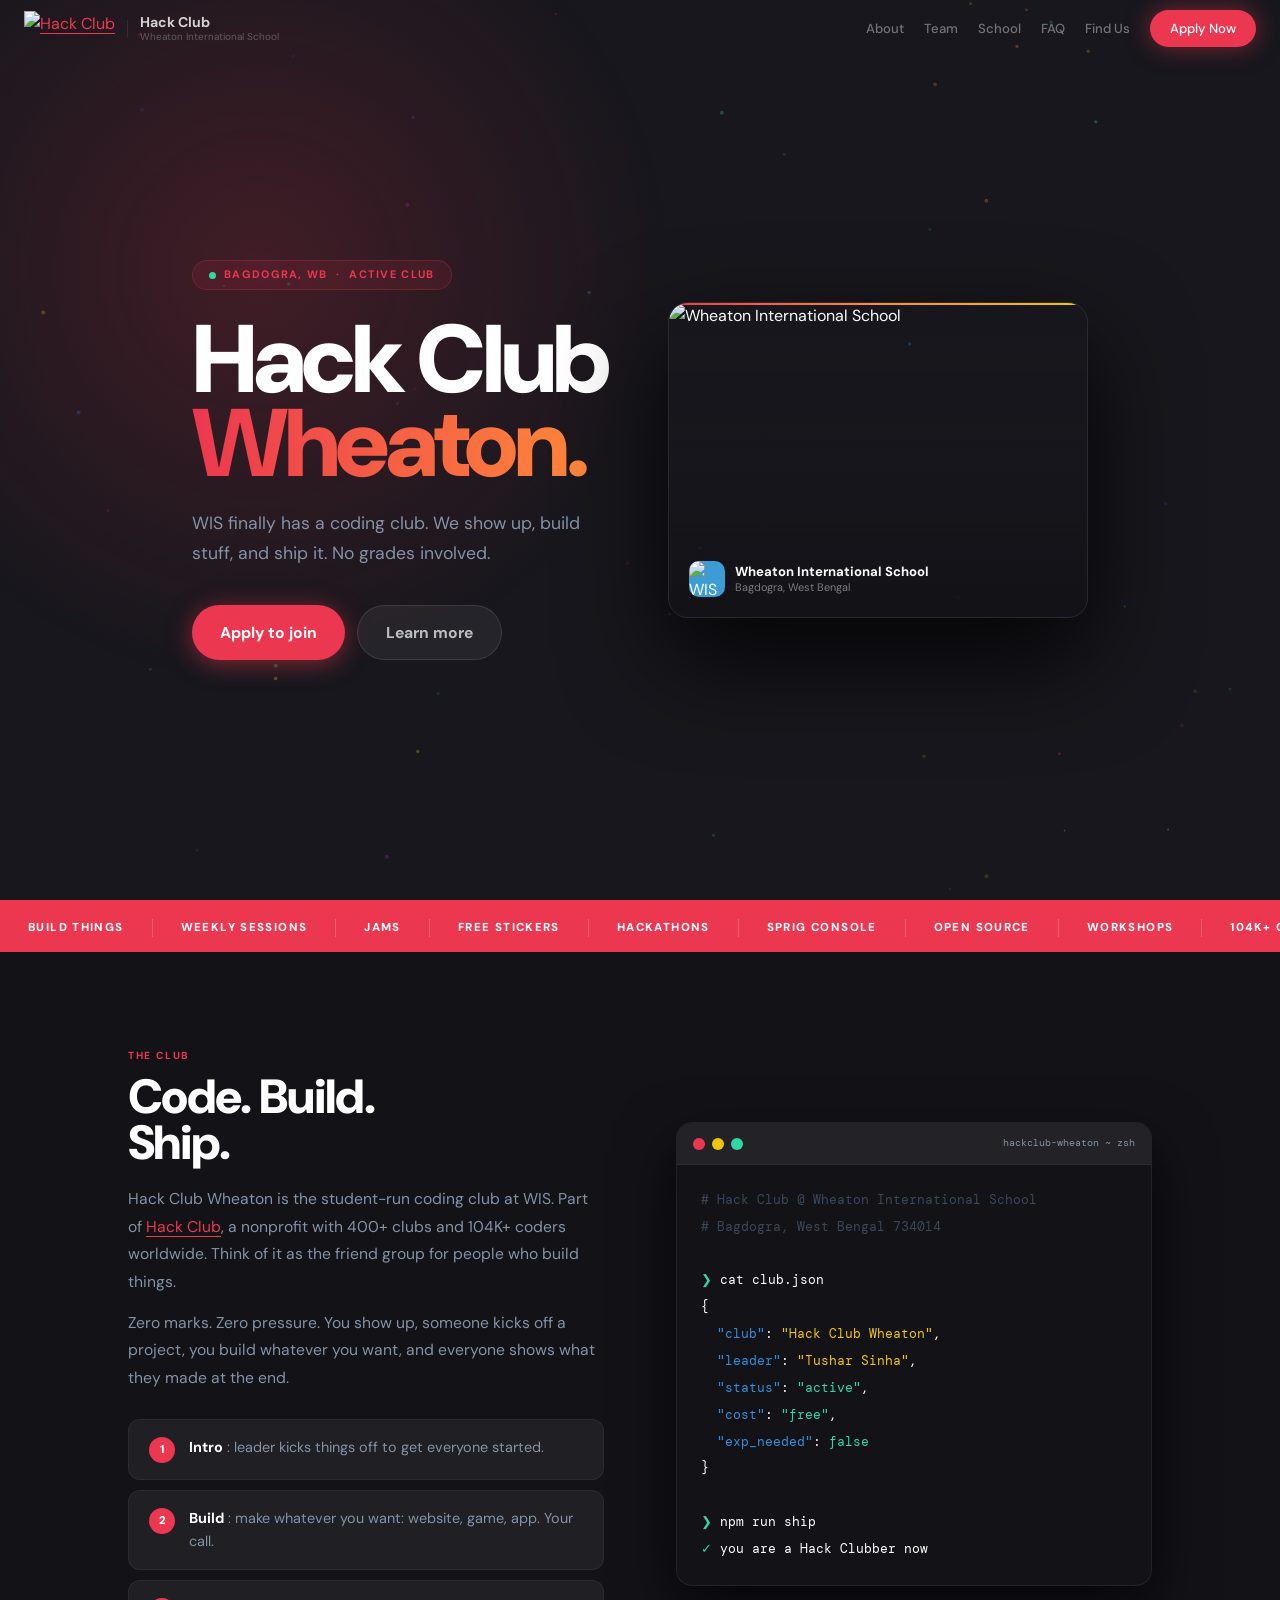
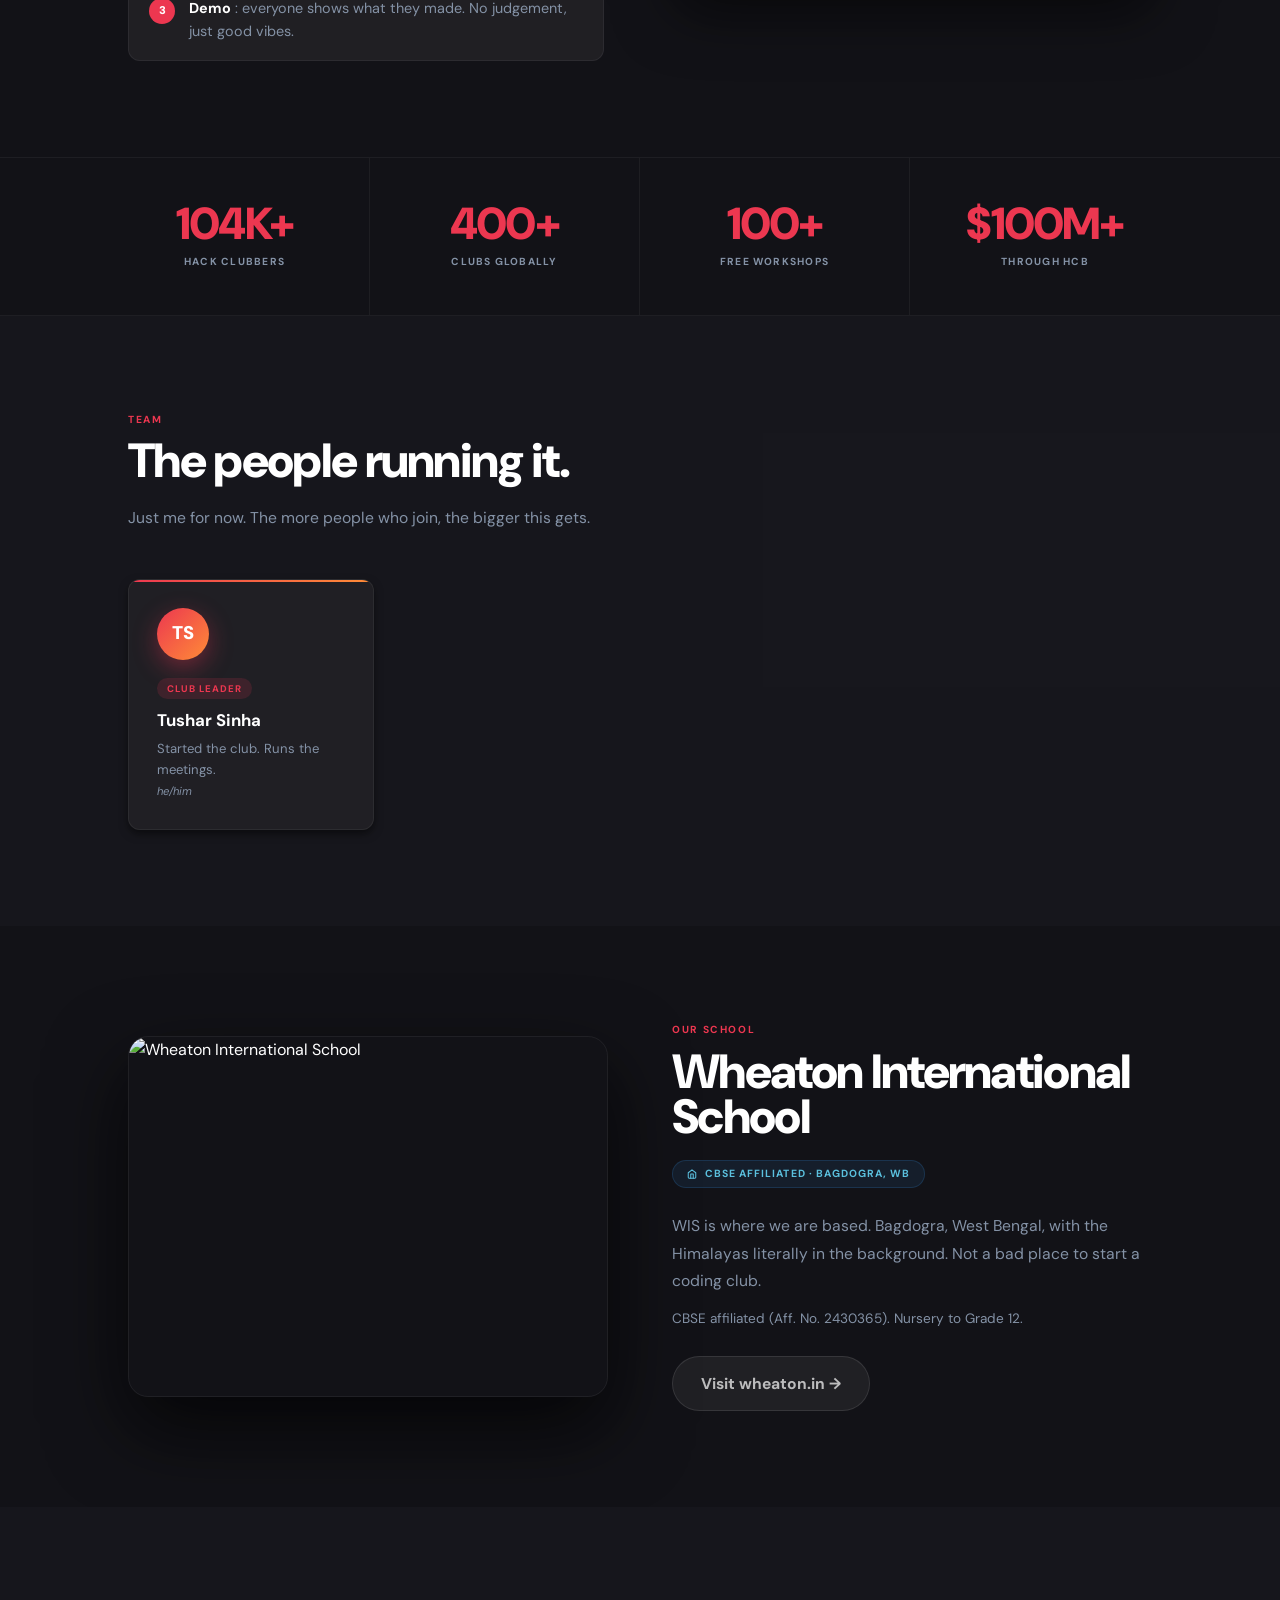
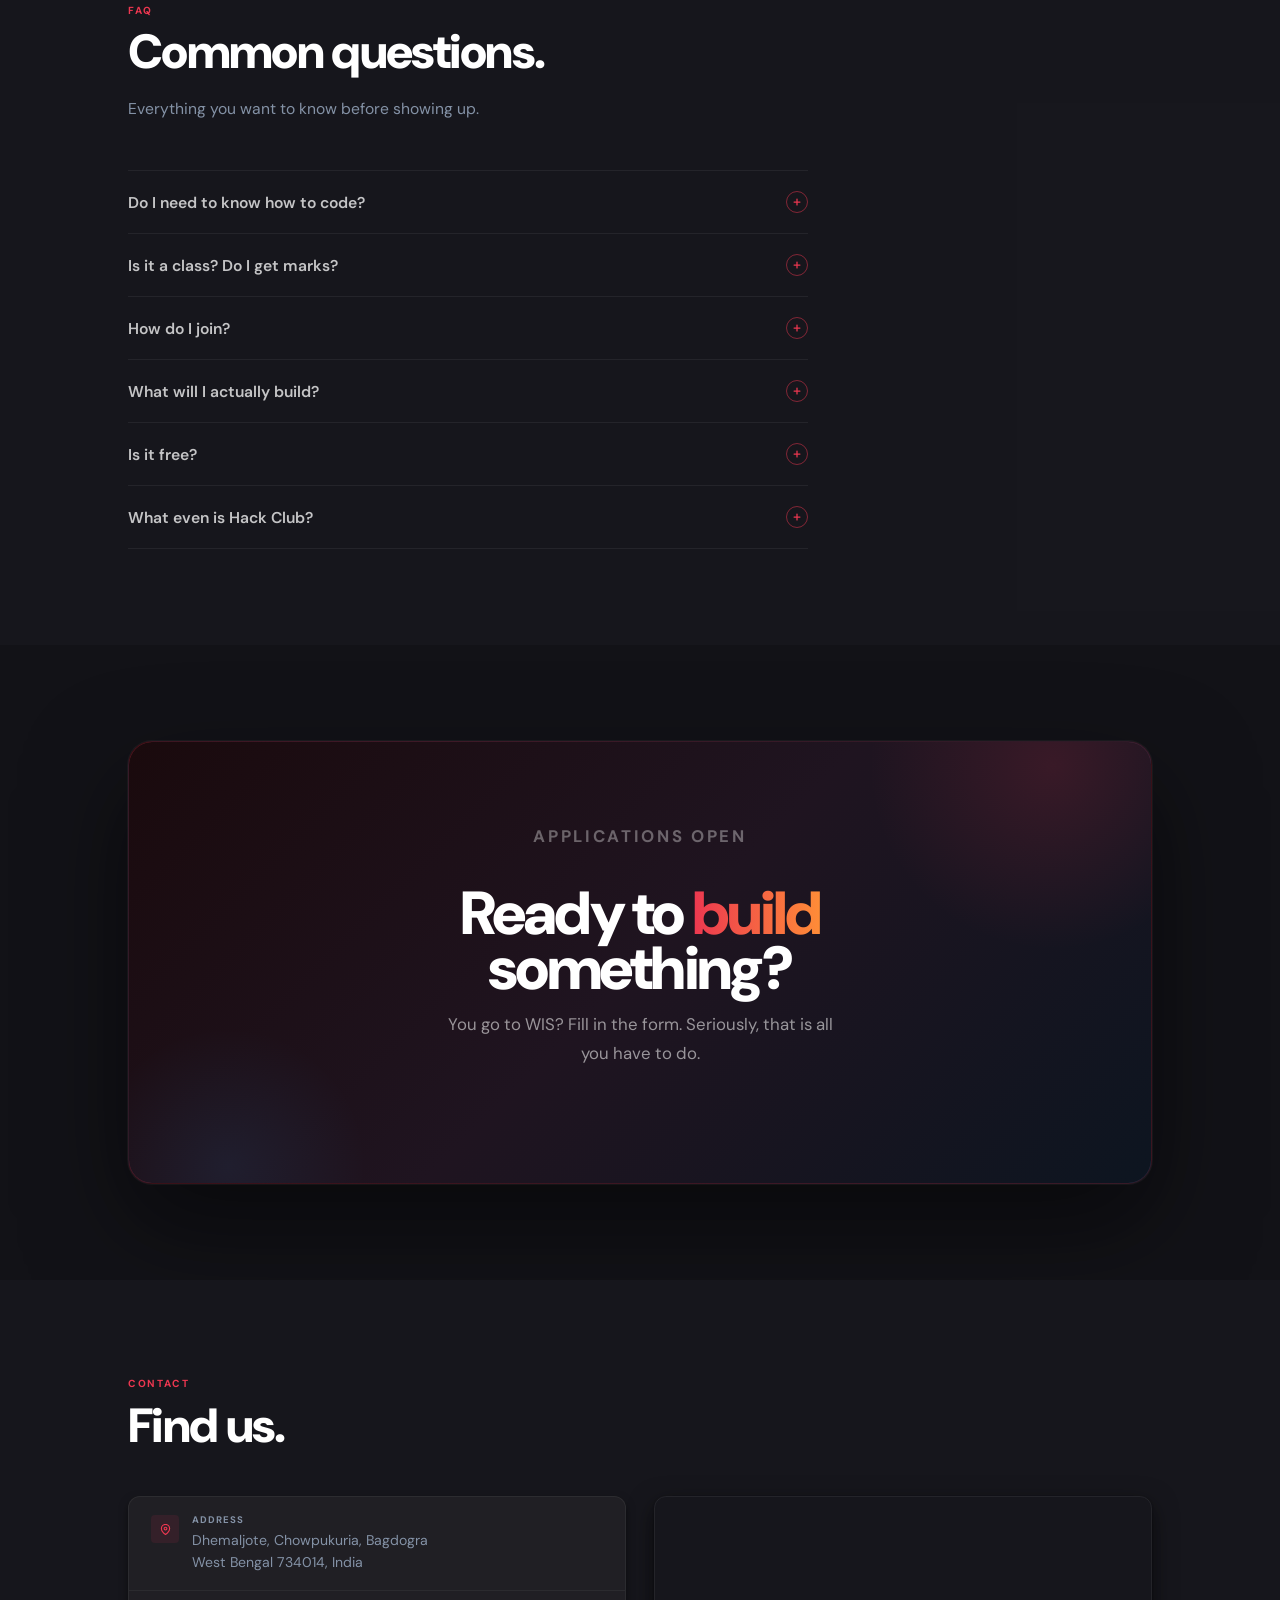
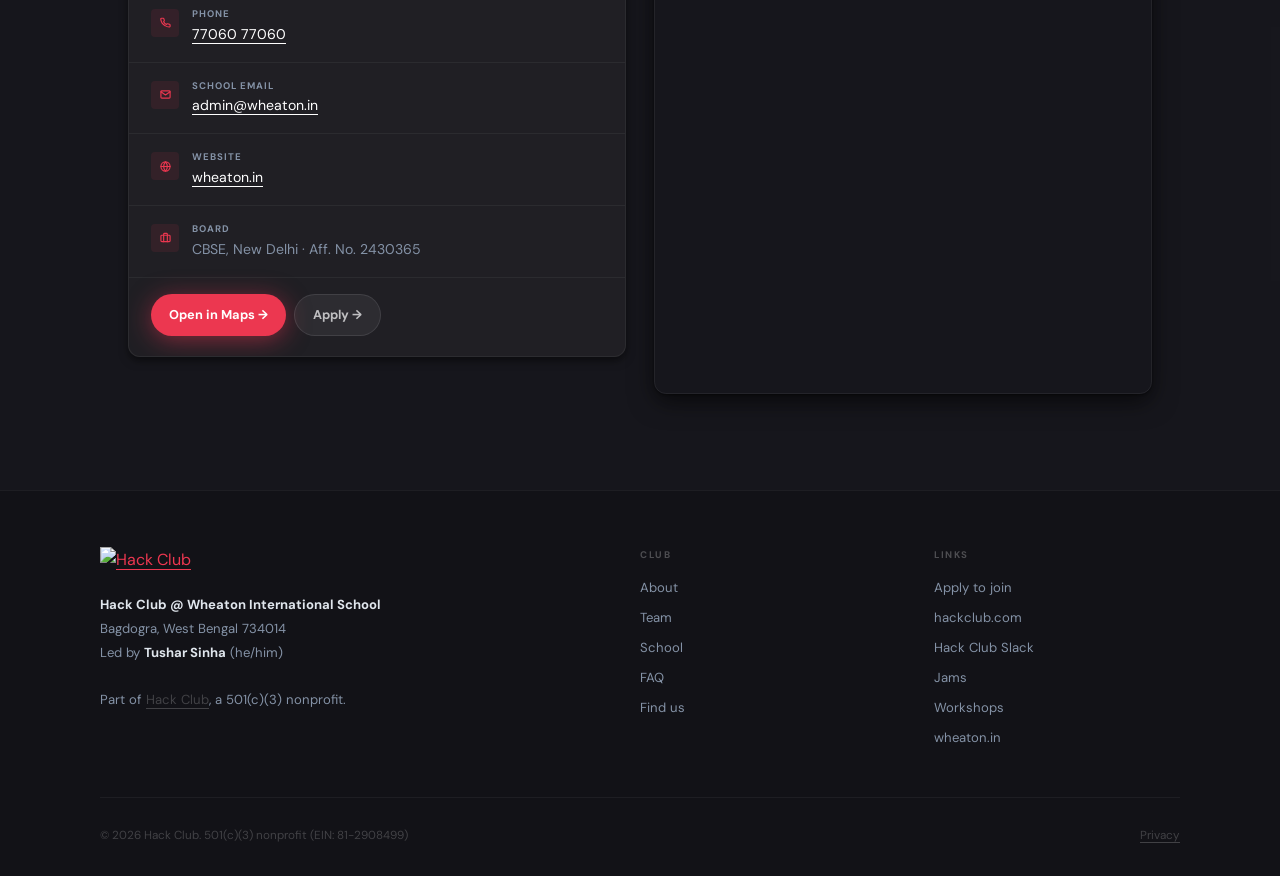
==== commit 966be40c: "Add files via upload" ====
--- a/index.html
+++ b/index.html
@@ -8,424 +8,17 @@
 <link rel="preconnect" href="https://fonts.gstatic.com" crossorigin>
 <link href="https://fonts.googleapis.com/css2?family=DM+Sans:opsz,wght@9..40,400;9..40,500;9..40,700;9..40,900&family=DM+Mono:wght@400;500&display=swap" rel="stylesheet">
 <script src="https://server.fillout.com/embed/v1/"></script>
-<style>
-/* ═══ HACK CLUB THEME — LIGHT MODE ═══ */
-:root{
-  --red:#ec3750; --orange:#ff8c37; --yellow:#f1c40f;
-  --green:#33d6a6; --cyan:#5bc0de; --blue:#338eda; --purple:#a633d6;
-  --darker:#121217; --dark:#17171d; --darkless:#252429;
-  --black:#1f2d3d; --slate:#3c4858; --muted:#8492a6;
-  --smoke:#e0e6ed; --snow:#f9fafc; --white:#ffffff;
-  /* light mode semantic */
-  --text:#1f2d3d; --bg:#ffffff; --elevated:#ffffff;
-  --sheet:#f9fafc; --sunken:#e0e6ed; --border:#e0e6ed;
-  --secondary:#3c4858; --placeholder:#8492a6;
-  --primary:#ec3750; --accent:#338eda;
-  /* shadows */
-  --shadow-small:0 1px 2px rgba(0,0,0,.0625),0 2px 4px rgba(0,0,0,.0625);
-  --shadow-card:0 4px 8px rgba(0,0,0,.125);
-  --shadow-el:0 1px 2px rgba(0,0,0,.0625),0 8px 12px rgba(0,0,0,.125);
-  /* radii */
-  --r-sm:4px; --r-def:8px; --r-ex:12px; --r-ul:16px; --r-pill:99999px;
-  --font:"DM Sans",system-ui,sans-serif;
-  --mono:"DM Mono","SF Mono",monospace;
-}
-*,*::before,*::after{box-sizing:border-box;margin:0;padding:0}
-html{scroll-behavior:smooth}
-body{font-family:var(--font);background:var(--bg);color:var(--text);line-height:1.5;-webkit-font-smoothing:antialiased;text-rendering:optimizeLegibility;overflow-x:hidden}
-::selection{background:var(--red);color:#fff}
-img{display:block;max-width:100%}
-a{color:var(--red);text-underline-position:under}
-a:hover{text-decoration-style:wavy}
-::-webkit-scrollbar{width:3px}
-::-webkit-scrollbar-track{background:var(--snow)}
-::-webkit-scrollbar-thumb{background:var(--red);border-radius:2px}
-.wrap{max-width:1080px;margin:0 auto;padding:0 28px}
-
-/* ─── NAV ─── */
-#nav{
-  position:fixed;top:0;left:0;right:0;z-index:900;
-  height:58px;padding:0 24px;
-  display:flex;align-items:center;gap:12px;
-  background:rgba(255,255,255,0);
-  border-bottom:1px solid transparent;
-  transition:background .3s,border-color .3s,backdrop-filter .3s;
-}
-#nav.solid{
-  background:rgba(255,255,255,.96);
-  border-color:var(--border);
-  backdrop-filter:blur(20px) saturate(180%);
-  -webkit-backdrop-filter:blur(20px) saturate(180%);
-}
-.n-logo{height:36px;flex-shrink:0}
-.n-div{width:1px;height:20px;background:rgba(0,0,0,.08);flex-shrink:0}
-#nav.solid .n-div{background:var(--border)}
-.n-flag{height:32px;flex-shrink:0;opacity:0;transition:opacity .3s}
-#nav.solid .n-flag{opacity:1}
-.n-name{font-weight:700;font-size:.88rem;color:var(--text);text-decoration:none;line-height:1.25}
-.n-name small{display:block;font-size:.62rem;font-weight:400;color:var(--muted)}
-.n-name:hover{text-decoration:none;color:var(--red)}
-.n-sp{flex:1}
-.n-links{display:flex;align-items:center;gap:20px}
-.n-links a{font-size:.82rem;font-weight:500;color:var(--slate);text-decoration:none;transition:color .15s}
-.n-links a:hover{color:var(--red);text-decoration:none}
-.n-cta{
-  background:var(--red);color:#fff!important;text-decoration:none!important;
-  padding:8px 20px;border-radius:var(--r-pill);font-size:.82rem;font-weight:700;
-  box-shadow:var(--shadow-card);
-  transition:transform .125s ease-in-out,box-shadow .125s ease-in-out;
-}
-.n-cta:hover{transform:scale(1.0625);box-shadow:var(--shadow-el)}
-
-/* ─── BUTTONS ─── */
-.btn{
-  display:inline-flex;align-items:center;gap:8px;
-  padding:14px 28px;border-radius:var(--r-pill);
-  font-family:var(--font);font-size:.98rem;font-weight:700;
-  text-decoration:none!important;cursor:pointer;border:none;
-  box-shadow:var(--shadow-card);
-  transition:transform .125s ease-in-out,box-shadow .125s ease-in-out;
-}
-.btn:hover{transform:scale(1.0625);box-shadow:var(--shadow-el)}
-.btn-red{background:var(--red);color:#fff}
-.btn-outline{background:transparent;color:var(--primary);border:2px solid currentColor;box-shadow:none}
-.btn-outline:hover{box-shadow:var(--shadow-card)}
-.btn-white{background:#fff;color:var(--red)}
-.btn-dark{background:var(--dark);color:#fff}
-.btn-row{display:flex;gap:12px;flex-wrap:wrap}
-
-/* ─── HERO ─── */
-.hero{
-  min-height:100vh;
-  display:grid;grid-template-columns:1fr 1fr;
-  align-items:center;gap:56px;
-  padding:100px 28px 80px;
-  max-width:1080px;margin:0 auto;
-  position:relative;
-}
-/* big soft red blob behind left col */
-.hero::before{
-  content:"";
-  position:absolute;top:-10%;left:-20%;
-  width:700px;height:700px;border-radius:50%;
-  background:radial-gradient(ellipse,rgba(236,55,80,.07) 0%,transparent 65%);
-  pointer-events:none;
-}
-/* blue blob behind right */
-.hero::after{
-  content:"";
-  position:absolute;bottom:-10%;right:-10%;
-  width:500px;height:500px;border-radius:50%;
-  background:radial-gradient(ellipse,rgba(51,142,218,.06) 0%,transparent 65%);
-  pointer-events:none;
-}
-.hero-left{position:relative;z-index:1}
-.hero-right{position:relative;z-index:1}
-
-.hero-pill{
-  display:inline-flex;align-items:center;gap:8px;
-  background:rgba(236,55,80,.08);border:1px solid rgba(236,55,80,.18);
-  color:var(--red);font-size:.68rem;font-weight:700;
-  letter-spacing:.12em;text-transform:uppercase;
-  padding:5px 16px;border-radius:var(--r-pill);margin-bottom:28px;
-}
-.pulse{width:7px;height:7px;border-radius:50%;background:var(--green);animation:ping 2.2s ease-in-out infinite}
-@keyframes ping{0%{box-shadow:0 0 0 0 rgba(51,214,166,.6)}70%{box-shadow:0 0 0 8px rgba(51,214,166,0)}100%{box-shadow:0 0 0 0 rgba(51,214,166,0)}}
-
-.hero-h1{
-  font-size:clamp(3.2rem,7vw,6.5rem);
-  font-weight:900;line-height:.88;letter-spacing:-.045em;
-  color:var(--black);margin-bottom:22px;
-}
-.hero-h1 em{
-  font-style:normal;display:block;
-  background:linear-gradient(90deg,var(--red) 0%,var(--orange) 60%,var(--red) 100%);
-  background-size:200%;
-  -webkit-background-clip:text;-webkit-text-fill-color:transparent;background-clip:text;
-  animation:shimmer 4s linear infinite;
-}
-@keyframes shimmer{0%{background-position:200% center}100%{background-position:-200% center}}
-
-.hero-sub{font-size:1.05rem;color:var(--slate);line-height:1.7;max-width:400px;margin-bottom:36px}
-
-/* club logo display in hero */
-.hero-logo-block{
-  display:flex;flex-direction:column;align-items:center;gap:0;
-  position:relative;
-}
-.hero-logo-img{
-  width:min(420px, 100%);
-  filter:drop-shadow(0 20px 60px rgba(236,55,80,.18)) drop-shadow(0 8px 24px rgba(51,142,218,.12));
-  transition:transform .5s ease,filter .5s ease;
-}
-.hero-logo-img:hover{
-  transform:translateY(-6px) scale(1.02);
-  filter:drop-shadow(0 30px 80px rgba(236,55,80,.25)) drop-shadow(0 12px 32px rgba(51,142,218,.18));
-}
-
-/* ─── MARQUEE ─── */
-.marquee{
-  background:var(--red);padding:12px 0;
-  overflow:hidden;white-space:nowrap;
-}
-.m-inner{display:inline-flex;animation:mroll 28s linear infinite}
-.m-item{
-  display:inline-flex;align-items:center;
-  font-size:.72rem;font-weight:800;color:#fff;
-  letter-spacing:.12em;text-transform:uppercase;
-  padding:0 28px;border-right:1px solid rgba(255,255,255,.25);
-}
-@keyframes mroll{from{transform:translateX(0)}to{transform:translateX(-50%)}}
-
-/* ─── SECTIONS SHARED ─── */
-section{padding:96px 0}
-.s-sheet{background:var(--sheet)}
-.s-white{background:var(--bg)}
-.s-dark{background:var(--dark)}
-.ey{font-size:.64rem;font-weight:700;letter-spacing:.16em;text-transform:uppercase;color:var(--red);margin-bottom:10px}
-h2.title{font-size:clamp(2rem,4.5vw,3rem);font-weight:900;letter-spacing:-.035em;line-height:.95;margin-bottom:20px;color:var(--black)}
-p.body-t{font-size:.98rem;color:var(--secondary);line-height:1.75;max-width:580px}
-
-/* ─── ABOUT ─── */
-.about-grid{display:grid;grid-template-columns:1fr 1fr;gap:72px;align-items:center}
-.steps{display:flex;flex-direction:column;gap:10px;margin-top:28px}
-.step{
-  background:var(--elevated);border:1px solid var(--border);
-  border-radius:var(--r-ex);padding:16px 20px;
-  display:flex;align-items:flex-start;gap:14px;
-  font-size:.9rem;color:var(--secondary);line-height:1.6;
-  box-shadow:var(--shadow-small);
-  transition:border-color .2s,box-shadow .2s;
-}
-.step:hover{border-color:rgba(236,55,80,.3);box-shadow:var(--shadow-card)}
-.step-n{
-  background:var(--red);color:#fff;font-size:.7rem;font-weight:900;
-  width:26px;height:26px;border-radius:var(--r-pill);
-  display:flex;align-items:center;justify-content:center;flex-shrink:0;margin-top:1px;
-}
-.step b{color:var(--black)}
-
-/* terminal */
-.terminal{
-  background:var(--dark);border-radius:16px;
-  border:1px solid rgba(255,255,255,.06);
-  box-shadow:0 24px 60px rgba(0,0,0,.2);overflow:hidden;
-}
-.t-bar{background:var(--darkless);padding:12px 16px;display:flex;align-items:center;gap:7px;border-bottom:1px solid rgba(255,255,255,.05)}
-.t-dot{width:12px;height:12px;border-radius:50%}
-.t-r{background:#ec3750}.t-y{background:#f1c40f}.t-g{background:#33d6a6}
-.t-ttl{margin-left:auto;font-size:.65rem;color:var(--muted);font-family:var(--mono)}
-.t-body{padding:22px 24px;font-family:var(--mono);font-size:.8rem;line-height:2.1}
-.tc{color:#3c4858}.tg{color:#33d6a6}.ty{color:#f1c40f}.tw{color:#fff}.tb{color:#338eda}
-
-/* ─── STATS ─── */
-.stats-wrap{background:var(--black)}
-.stats-grid{display:grid;grid-template-columns:repeat(4,1fr)}
-.stat{
-  padding:44px 24px;text-align:center;
-  border-right:1px solid rgba(255,255,255,.07);
-  position:relative;
-}
-.stat::before{
-  content:"";position:absolute;top:0;left:50%;transform:translateX(-50%);
-  width:40px;height:2px;background:var(--red);opacity:0;transition:opacity .3s;
-}
-.stat:hover::before{opacity:1}
-.stat:last-child{border-right:none}
-.stat-n{font-size:clamp(2rem,4vw,2.8rem);font-weight:900;color:var(--red);line-height:1;letter-spacing:-.04em;margin-bottom:8px}
-.stat-l{font-size:.64rem;font-weight:700;color:var(--muted);letter-spacing:.12em;text-transform:uppercase}
-
-/* ─── TEAM ─── */
-.team-grid{display:grid;grid-template-columns:repeat(auto-fill,minmax(220px,1fr));gap:14px;margin-top:48px}
-/* HC primary card */
-.member{
-  background:var(--elevated);color:var(--text);
-  padding:28px 24px;border-radius:var(--r-ex);
-  box-shadow:var(--shadow-card);overflow:hidden;position:relative;
-  transition:transform .125s ease-in-out,box-shadow .125s ease-in-out;
-}
-.member:hover{transform:scale(1.04);box-shadow:var(--shadow-el)}
-.member.lead::before{content:"";position:absolute;top:0;left:0;right:0;height:3px;background:linear-gradient(90deg,var(--red),var(--orange))}
-.m-av{
-  width:52px;height:52px;border-radius:50%;
-  display:flex;align-items:center;justify-content:center;
-  font-weight:900;font-size:1.15rem;color:#fff;margin-bottom:14px;
-  background:linear-gradient(135deg,var(--red),var(--orange));
-  box-shadow:0 4px 16px rgba(236,55,80,.35);
-}
-.m-badge{
-  display:inline-block;background:rgba(236,55,80,.1);color:var(--red);
-  font-size:.6rem;font-weight:700;letter-spacing:.1em;text-transform:uppercase;
-  padding:3px 10px;border-radius:var(--r-pill);margin-bottom:8px;
-}
-.m-name{font-size:1.05rem;font-weight:700;color:var(--black)}
-.m-role{font-size:.82rem;color:var(--muted);margin-top:4px}
-.m-pro{font-size:.7rem;color:var(--muted);margin-top:3px;font-style:italic}
-
-/* ─── SCHOOL ─── */
-.school-grid{display:grid;grid-template-columns:1fr 1fr;gap:64px;align-items:center}
-.school-img{
-  border-radius:20px;overflow:hidden;
-  box-shadow:0 24px 60px rgba(0,0,0,.15);
-  border:1px solid var(--border);
-  transition:transform .4s ease,box-shadow .4s ease;
-}
-.school-img:hover{transform:translateY(-4px);box-shadow:0 32px 80px rgba(0,0,0,.2)}
-.school-img img{width:100%;aspect-ratio:4/3;object-fit:cover;display:block}
-.school-badge{
-  display:inline-flex;align-items:center;gap:8px;
-  background:rgba(51,142,218,.08);border:1px solid rgba(51,142,218,.2);
-  color:var(--blue);font-size:.65rem;font-weight:700;
-  letter-spacing:.1em;text-transform:uppercase;
-  padding:5px 14px;border-radius:var(--r-pill);margin-bottom:24px;
-}
-
-/* ─── FAQ ─── */
-/* HC sunken card style */
-.faq-wrap{max-width:680px;margin-top:48px;border-radius:var(--r-ex);overflow:hidden;box-shadow:var(--shadow-card)}
-.faq-item{background:var(--elevated);border-bottom:1px solid var(--border)}
-.faq-item:last-child{border-bottom:none}
-.faq-q{
-  width:100%;background:none;border:none;
-  padding:20px 24px;
-  display:flex;align-items:center;justify-content:space-between;gap:16px;
-  font-family:var(--font);font-size:.98rem;font-weight:600;
-  color:var(--text);cursor:pointer;text-align:left;
-  transition:background .15s;
-}
-.faq-q:hover{background:var(--snow)}
-.faq-ico{
-  flex-shrink:0;width:24px;height:24px;border-radius:50%;
-  border:1.5px solid rgba(236,55,80,.4);
-  display:flex;align-items:center;justify-content:center;
-  color:var(--red);transition:transform .25s ease,background .2s,border-color .2s;
-}
-.faq-item.open .faq-ico{transform:rotate(45deg);background:var(--red);border-color:var(--red);color:#fff}
-.faq-a{
-  overflow:hidden;max-height:0;padding:0 24px;
-  font-size:.92rem;color:var(--secondary);line-height:1.8;
-  transition:max-height .35s ease,padding .35s ease;
-}
-.faq-item.open .faq-a{max-height:240px;padding:0 24px 20px}
-
-/* ─── APPLY ─── */
-.apply-wrap{background:var(--red)}
-.apply-inner{
-  max-width:1080px;margin:0 auto;padding:96px 28px;
-  display:grid;grid-template-columns:1fr 1fr;
-  gap:64px;align-items:center;
-  position:relative;overflow:hidden;
-}
-.apply-inner::before{
-  content:"";position:absolute;top:-40%;right:-5%;
-  width:500px;height:500px;border-radius:50%;
-  background:radial-gradient(ellipse,rgba(255,255,255,.12) 0%,transparent 65%);
-  pointer-events:none;
-}
-.apply-inner::after{
-  content:"";position:absolute;bottom:-50%;left:40%;
-  width:400px;height:400px;border-radius:50%;
-  background:radial-gradient(ellipse,rgba(0,0,0,.12) 0%,transparent 65%);
-  pointer-events:none;
-}
-.apply-inner>*{position:relative;z-index:1}
-.apply-text .ey{color:rgba(255,255,255,.6)}
-.apply-text h2{
-  font-size:clamp(2.4rem,5vw,3.8rem);font-weight:900;
-  color:#fff;line-height:.9;letter-spacing:-.045em;margin-bottom:14px;
-}
-.apply-text p{font-size:1.05rem;color:rgba(255,255,255,.75);max-width:400px;line-height:1.7}
-.apply-form-side{
-  display:flex;flex-direction:column;align-items:flex-start;gap:20px;
-}
-.apply-steps{display:flex;flex-direction:column;gap:12px;width:100%}
-.apply-step{
-  display:flex;align-items:center;gap:12px;
-  font-size:.92rem;color:rgba(255,255,255,.85);
-  background:rgba(255,255,255,.1);border-radius:var(--r-ex);
-  padding:12px 16px;border:1px solid rgba(255,255,255,.15);
-}
-.apply-step-n{
-  width:26px;height:26px;border-radius:50%;
-  background:rgba(255,255,255,.2);
-  font-size:.72rem;font-weight:900;color:#fff;
-  display:flex;align-items:center;justify-content:center;flex-shrink:0;
-}
-
-/* ─── CONTACT ─── */
-.contact-grid{display:grid;grid-template-columns:1fr 1fr;gap:28px;margin-top:48px;align-items:start}
-/* HC primary card */
-.c-card{background:var(--elevated);border-radius:var(--r-ex);overflow:hidden;box-shadow:var(--shadow-card)}
-.c-row{
-  display:flex;align-items:flex-start;gap:13px;
-  padding:16px 22px;border-bottom:1px solid var(--border);
-  font-size:.88rem;color:var(--secondary);line-height:1.55;
-}
-.c-row:last-child{border-bottom:none}
-.c-ic{width:28px;height:28px;border-radius:var(--r-sm);background:rgba(236,55,80,.08);display:flex;align-items:center;justify-content:center;flex-shrink:0;margin-top:2px}
-.c-row label{display:block;font-size:.6rem;font-weight:700;text-transform:uppercase;letter-spacing:.1em;color:var(--muted);margin-bottom:2px}
-.c-row a{color:var(--text)}
-.c-row a:hover{color:var(--red)}
-.c-btns{padding:16px 22px 20px;display:flex;gap:8px;flex-wrap:wrap}
-.map-wrap{border-radius:var(--r-ex);overflow:hidden;box-shadow:var(--shadow-el);aspect-ratio:1;border:1px solid var(--border)}
-.map-wrap iframe{width:100%;height:100%;border:0;display:block}
-
-/* ─── FOOTER ─── */
-footer{background:var(--black);padding:56px 28px 32px}
-.f-in{max-width:1080px;margin:0 auto}
-.f-top{display:grid;grid-template-columns:2fr 1fr 1fr;gap:48px;padding-bottom:40px;border-bottom:1px solid rgba(255,255,255,.06);margin-bottom:28px}
-.f-logo-wrap{display:flex;align-items:center;gap:12px;margin-bottom:16px}
-.f-logo-wrap img{height:44px}
-.f-hc-flag{height:28px;opacity:.6}
-.f-brand p{font-size:.82rem;color:var(--muted);line-height:1.8}
-.f-brand strong{color:var(--smoke)}
-.f-col h4{font-size:.6rem;font-weight:700;letter-spacing:.16em;text-transform:uppercase;color:rgba(255,255,255,.25);margin-bottom:14px}
-.f-col a{display:block;font-size:.82rem;color:var(--muted);text-decoration:none;margin-bottom:9px;transition:color .15s}
-.f-col a:hover{color:#fff;text-decoration:underline}
-.f-bot{display:flex;align-items:center;justify-content:space-between;flex-wrap:wrap;gap:8px;font-size:.73rem;color:rgba(255,255,255,.2)}
-.f-bot a{color:rgba(255,255,255,.2);text-decoration:underline}
-
-/* FILLOUT OVERRIDE */
-[data-fillout-id] button,.fillout-popup-button{
-  display:inline-flex!important;align-items:center!important;justify-content:center!important;
-  padding:16px 40px!important;border-radius:var(--r-pill)!important;
-  font-family:var(--font)!important;font-size:1.05rem!important;font-weight:700!important;
-  background:#fff!important;color:var(--red)!important;border:none!important;cursor:pointer!important;
-  box-shadow:0 4px 24px rgba(0,0,0,.2)!important;
-  transition:transform .125s ease-in-out,box-shadow .125s ease-in-out!important;
-}
-[data-fillout-id] button:hover,.fillout-popup-button:hover{
-  transform:scale(1.0625)!important;box-shadow:0 6px 32px rgba(0,0,0,.3)!important;
-}
-
-/* MOBILE */
-@media(max-width:820px){
-  .hero{grid-template-columns:1fr;gap:36px;padding:88px 20px 56px}
-  .hero-right{order:-1}
-  .about-grid,.school-grid,.contact-grid{grid-template-columns:1fr;gap:32px}
-  .apply-inner{grid-template-columns:1fr;gap:36px;padding:64px 24px}
-  .stats-grid{grid-template-columns:1fr 1fr}
-  .f-top{grid-template-columns:1fr;gap:24px}
-  .n-links{display:none}
-  section{padding:64px 0}
-  .map-wrap{aspect-ratio:4/3}
-}
-@media(max-width:480px){.stats-grid{grid-template-columns:1fr}}
-</style>
+<link rel="stylesheet" href="style.css">
 </head>
 <body>
-
-<!-- NAV -->
+<canvas id="cvs"></canvas>
+
 <nav id="nav">
-  <img class="n-logo"
-    src="https://user-cdn.hackclub-assets.com/019de2cd-e35b-7bcd-9457-d01fdbdaa4ff/d885a804-8b25-46d8-98e2-b1ddfb95dc27.png"
-    alt="Hack Club Wheaton">
+  <a href="https://hackclub.com/" target="_blank" rel="noopener">
+    <img class="n-flag" src="https://assets.hackclub.com/flag-orpheus-top.svg" alt="Hack Club" height="36" onerror="this.src='https://assets.hackclub.com/flag-orpheus-left.svg';this.onerror=null">
+  </a>
   <div class="n-div"></div>
-  <img class="n-flag"
-    src="https://assets.hackclub.com/flag-orpheus-top.svg"
-    alt="Hack Club"
-    onerror="this.style.display='none'">
-  <a class="n-name" href="#">Hack Club Wheaton <small>Wheaton International School</small></a>
+  <a class="n-name" href="#">Hack Club <small>Wheaton International School</small></a>
   <div class="n-sp"></div>
   <div class="n-links">
     <a href="#about">About</a>
@@ -437,71 +30,52 @@
   </div>
 </nav>
 
-<!-- HERO -->
-<div class="hero">
-  <div class="hero-left">
-    <div class="hero-pill"><div class="pulse"></div>Bagdogra, WB &nbsp;&middot;&nbsp; Active Club</div>
-    <h1 class="hero-h1">Hack Club<em>Wheaton.</em></h1>
-    <p class="hero-sub">WIS finally has a coding club. We show up, build stuff, and ship it. No grades involved.</p>
-    <div class="btn-row">
-      <a href="#apply" class="btn btn-red">Apply to join</a>
-      <a href="#about" class="btn btn-outline">Learn more</a>
-    </div>
-  </div>
-
-  <div class="hero-right hero-logo-block">
-    <img
-      class="hero-logo-img"
-      src="https://user-cdn.hackclub-assets.com/019de2cd-e35b-7bcd-9457-d01fdbdaa4ff/d885a804-8b25-46d8-98e2-b1ddfb95dc27.png"
-      alt="Hack Club Wheaton">
-  </div>
-</div>
-
-<!-- MARQUEE -->
+<section class="hero">
+  <div class="hero-aura"></div>
+  <div class="wrap hero-wrap">
+    <div>
+      <div class="hero-pill"><div class="pulse"></div>Bagdogra, WB &nbsp;&middot;&nbsp; Active Club</div>
+      <h1 class="hero-h1">Hack Club<em>Wheaton.</em></h1>
+      <p class="hero-sub">WIS finally has a coding club. We show up, build stuff, and ship it. No grades involved.</p>
+      <div class="btn-row">
+        <a href="#apply" class="btn btn-red">Apply to join</a>
+        <a href="#about" class="btn btn-ghost">Learn more</a>
+      </div>
+    </div>
+    <div class="photo-card">
+      <img src="https://cdn.hackclub.com/019d051f-91e4-7ffc-a398-bc9d6efd35ff/1000003042.jpg" alt="Wheaton International School" loading="eager">
+      <div class="photo-ov"></div>
+      <div class="photo-foot">
+        <div class="photo-logo"><img src="https://cdn.hackclub.com/019d051f-93f9-7561-8323-c35c1e595784/1000003041.jpg" alt="WIS"></div>
+        <div class="photo-txt">Wheaton International School <span>Bagdogra, West Bengal</span></div>
+      </div>
+    </div>
+  </div>
+</section>
+
 <div class="marquee" aria-hidden="true">
   <div class="m-inner">
-    <span class="m-item">Build Things</span><span class="m-item">Weekly Sessions</span>
-    <span class="m-item">Jams</span><span class="m-item">Free Stickers</span>
-    <span class="m-item">Hackathons</span><span class="m-item">Sprig Console</span>
-    <span class="m-item">Open Source</span><span class="m-item">Workshops</span>
-    <span class="m-item">104K+ Coders</span><span class="m-item">Ship It</span>
-    <span class="m-item">Build Things</span><span class="m-item">Weekly Sessions</span>
-    <span class="m-item">Jams</span><span class="m-item">Free Stickers</span>
-    <span class="m-item">Hackathons</span><span class="m-item">Sprig Console</span>
-    <span class="m-item">Open Source</span><span class="m-item">Workshops</span>
-    <span class="m-item">104K+ Coders</span><span class="m-item">Ship It</span>
+    <span class="m-item">Build Things</span><span class="m-item">Weekly Sessions</span><span class="m-item">Jams</span><span class="m-item">Free Stickers</span><span class="m-item">Hackathons</span><span class="m-item">Sprig Console</span><span class="m-item">Open Source</span><span class="m-item">Workshops</span><span class="m-item">104K+ Coders</span><span class="m-item">Ship It</span><span class="m-item">Build Things</span><span class="m-item">Weekly Sessions</span><span class="m-item">Jams</span><span class="m-item">Free Stickers</span><span class="m-item">Hackathons</span><span class="m-item">Sprig Console</span><span class="m-item">Open Source</span><span class="m-item">Workshops</span><span class="m-item">104K+ Coders</span><span class="m-item">Ship It</span>
   </div>
 </div>
 
-<!-- ABOUT -->
-<section id="about" class="s-sheet">
+<section id="about" class="s-dark">
   <div class="wrap">
     <div class="about-grid">
       <div>
         <p class="ey">The club</p>
         <h2 class="title">Code. Build.<br>Ship.</h2>
-        <p class="body-t" style="margin-bottom:14px">
-          Hack Club Wheaton is the student-run coding club at WIS. Part of
-          <a href="https://hackclub.com" target="_blank" rel="noopener">Hack Club</a>,
-          a nonprofit with 400+ clubs and 104K+ coders worldwide. Think of it as the
-          friend group for people who build things.
-        </p>
-        <p class="body-t">
-          Zero marks. Zero pressure. You show up, someone kicks off a project,
-          you build whatever you want, and everyone shows what they made at the end.
-        </p>
+        <p class="body-t" style="margin-bottom:14px">Hack Club Wheaton is the student-run coding club at WIS. Part of <a href="https://hackclub.com" target="_blank" rel="noopener">Hack Club</a>, a nonprofit with 400+ clubs and 104K+ coders worldwide. Think of it as the friend group for people who build things.</p>
+        <p class="body-t">Zero marks. Zero pressure. You show up, someone kicks off a project, you build whatever you want, and everyone shows what they made at the end.</p>
         <div class="steps">
-          <div class="step"><div class="step-n">1</div><div><b>Intro</b> &mdash; leader kicks things off to get everyone started.</div></div>
-          <div class="step"><div class="step-n">2</div><div><b>Build</b> &mdash; make whatever you want: website, game, app. Your call.</div></div>
-          <div class="step"><div class="step-n">3</div><div><b>Demo</b> &mdash; everyone shows what they made. No judgement, just good vibes.</div></div>
+          <div class="step"><div class="step-n">1</div><div><b>Intro</b> : leader kicks things off to get everyone started.</div></div>
+          <div class="step"><div class="step-n">2</div><div><b>Build</b> : make whatever you want: website, game, app. Your call.</div></div>
+          <div class="step"><div class="step-n">3</div><div><b>Demo</b> : everyone shows what they made. No judgement, just good vibes.</div></div>
         </div>
       </div>
       <div>
         <div class="terminal">
-          <div class="t-bar">
-            <div class="t-dot t-r"></div><div class="t-dot t-y"></div><div class="t-dot t-g"></div>
-            <div class="t-ttl">hackclub-wheaton ~ zsh</div>
-          </div>
+          <div class="t-bar"><div class="t-dot t-r"></div><div class="t-dot t-y"></div><div class="t-dot t-g"></div><div class="t-ttl">hackclub-wheaton ~ zsh</div></div>
           <div class="t-body">
             <div><span class="tc"># Hack Club @ Wheaton International School</span></div>
             <div><span class="tc"># Bagdogra, West Bengal 734014</span></div>
@@ -524,20 +98,14 @@
   </div>
 </section>
 
-<!-- STATS -->
-<div class="stats-wrap">
-  <div class="wrap" style="padding:0">
-    <div class="stats-grid">
-      <div class="stat"><div class="stat-n">104K+</div><div class="stat-l">Hack Clubbers</div></div>
-      <div class="stat"><div class="stat-n">400+</div><div class="stat-l">Clubs globally</div></div>
-      <div class="stat"><div class="stat-n">100+</div><div class="stat-l">Free workshops</div></div>
-      <div class="stat"><div class="stat-n">$100M+</div><div class="stat-l">Through HCB</div></div>
-    </div>
-  </div>
-</div>
-
-<!-- TEAM -->
-<section id="team" class="s-white">
+<div class="stats-wrap"><div class="wrap" style="padding:0"><div class="stats-grid">
+  <div class="stat"><div class="stat-n">104K+</div><div class="stat-l">Hack Clubbers</div></div>
+  <div class="stat"><div class="stat-n">400+</div><div class="stat-l">Clubs globally</div></div>
+  <div class="stat"><div class="stat-n">100+</div><div class="stat-l">Free workshops</div></div>
+  <div class="stat"><div class="stat-n">$100M+</div><div class="stat-l">Through HCB</div></div>
+</div></div></div>
+
+<section id="team" class="s-mid">
   <div class="wrap">
     <p class="ey">Team</p>
     <h2 class="title">The people running it.</h2>
@@ -554,91 +122,52 @@
   </div>
 </section>
 
-<!-- SCHOOL -->
-<section id="school" class="s-sheet">
+<section id="school" class="s-dark">
   <div class="wrap">
     <div class="school-grid">
-      <div class="school-img">
-        <img src="https://cdn.hackclub.com/019d051f-91e4-7ffc-a398-bc9d6efd35ff/1000003042.jpg" alt="Wheaton International School">
-      </div>
+      <div class="school-img"><img src="https://cdn.hackclub.com/019d051f-91e4-7ffc-a398-bc9d6efd35ff/1000003042.jpg" alt="Wheaton International School"></div>
       <div>
         <p class="ey">Our school</p>
         <h2 class="title">Wheaton International School</h2>
-        <div class="school-badge">
-          <svg width="10" height="10" viewBox="0 0 24 24" fill="none" stroke="currentColor" stroke-width="2.5" stroke-linecap="round" stroke-linejoin="round"><path d="M3 9l9-7 9 7v11a2 2 0 0 1-2 2H5a2 2 0 0 1-2-2z"/><polyline points="9 22 9 12 15 12 15 22"/></svg>
-          CBSE Affiliated &middot; Bagdogra, WB
-        </div>
-        <p class="body-t" style="margin-bottom:12px">
-          WIS is where we are based. Bagdogra, West Bengal, with the Himalayas
-          literally in the background. Not a bad place to start a coding club.
-        </p>
-        <p style="font-size:.85rem;color:var(--muted);line-height:1.7;margin-bottom:26px">
-          CBSE affiliated (Aff. No. 2430365). Nursery to Grade 12.
-        </p>
-        <a href="https://wheaton.in" target="_blank" rel="noopener" class="btn btn-dark">
-          Visit wheaton.in &#8594;
-        </a>
-      </div>
-    </div>
-  </div>
-</section>
-
-<!-- FAQ -->
-<section id="faq" class="s-white">
+        <div class="school-badge"><svg width="10" height="10" viewBox="0 0 24 24" fill="none" stroke="currentColor" stroke-width="2.5" stroke-linecap="round" stroke-linejoin="round"><path d="M3 9l9-7 9 7v11a2 2 0 0 1-2 2H5a2 2 0 0 1-2-2z"/><polyline points="9 22 9 12 15 12 15 22"/></svg>CBSE Affiliated &middot; Bagdogra, WB</div>
+        <p class="body-t" style="margin-bottom:12px">WIS is where we are based. Bagdogra, West Bengal, with the Himalayas literally in the background. Not a bad place to start a coding club.</p>
+        <p style="font-size:.85rem;color:var(--muted);line-height:1.7;margin-bottom:26px">CBSE affiliated (Aff. No. 2430365). Nursery to Grade 12.</p>
+        <a href="https://wheaton.in" target="_blank" rel="noopener" class="btn btn-ghost">Visit wheaton.in &#8594;</a>
+      </div>
+    </div>
+  </div>
+</section>
+
+<section id="faq" class="s-mid">
   <div class="wrap">
     <p class="ey">FAQ</p>
     <h2 class="title">Common questions.</h2>
     <p class="body-t">Everything you want to know before showing up.</p>
     <div class="faq-wrap">
-      <div class="faq-item">
-        <button class="faq-q">Do I need to know how to code?<div class="faq-ico"><svg width="10" height="10" viewBox="0 0 24 24" fill="none" stroke="currentColor" stroke-width="3" stroke-linecap="round" stroke-linejoin="round"><line x1="12" y1="5" x2="12" y2="19"/><line x1="5" y1="12" x2="19" y2="12"/></svg></div></button>
-        <div class="faq-a">Nope. Most people who show up the first time have never written a single line of code. You learn by actually building stuff, not from lectures.</div>
-      </div>
-      <div class="faq-item">
-        <button class="faq-q">Is it a class? Do I get marks?<div class="faq-ico"><svg width="10" height="10" viewBox="0 0 24 24" fill="none" stroke="currentColor" stroke-width="3" stroke-linecap="round" stroke-linejoin="round"><line x1="12" y1="5" x2="12" y2="19"/><line x1="5" y1="12" x2="19" y2="12"/></svg></div></button>
-        <div class="faq-a">Zero marks, zero grades. This is not class. You show up because you want to, not because you have to.</div>
-      </div>
-      <div class="faq-item">
-        <button class="faq-q">How do I join?<div class="faq-ico"><svg width="10" height="10" viewBox="0 0 24 24" fill="none" stroke="currentColor" stroke-width="3" stroke-linecap="round" stroke-linejoin="round"><line x1="12" y1="5" x2="12" y2="19"/><line x1="5" y1="12" x2="19" y2="12"/></svg></div></button>
-        <div class="faq-a">Click Apply Now on this page and fill in the form. Or just find Tushar at school and say you want in. Either works.</div>
-      </div>
-      <div class="faq-item">
-        <button class="faq-q">What will I actually build?<div class="faq-ico"><svg width="10" height="10" viewBox="0 0 24 24" fill="none" stroke="currentColor" stroke-width="3" stroke-linecap="round" stroke-linejoin="round"><line x1="12" y1="5" x2="12" y2="19"/><line x1="5" y1="12" x2="19" y2="12"/></svg></div></button>
-        <div class="faq-a">Websites, games, apps, AI tools, hardware. You decide. 100+ guided workshops and Tushar are there if you get stuck.</div>
-      </div>
-      <div class="faq-item">
-        <button class="faq-q">Is it free?<div class="faq-ico"><svg width="10" height="10" viewBox="0 0 24 24" fill="none" stroke="currentColor" stroke-width="3" stroke-linecap="round" stroke-linejoin="round"><line x1="12" y1="5" x2="12" y2="19"/><line x1="5" y1="12" x2="19" y2="12"/></svg></div></button>
-        <div class="faq-a">Yes. Hack Club is a nonprofit. Free stickers, free software, free console if you build a game. The whole thing costs you nothing.</div>
-      </div>
-      <div class="faq-item">
-        <button class="faq-q">What even is Hack Club?<div class="faq-ico"><svg width="10" height="10" viewBox="0 0 24 24" fill="none" stroke="currentColor" stroke-width="3" stroke-linecap="round" stroke-linejoin="round"><line x1="12" y1="5" x2="12" y2="19"/><line x1="5" y1="12" x2="19" y2="12"/></svg></div></button>
-        <div class="faq-a">A global nonprofit with 400+ student coding clubs and 104K+ members. WIS's club is part of that. So when you join here, you are also joining something way bigger.</div>
-      </div>
-    </div>
-  </div>
-</section>
-
-<!-- APPLY -->
-<div class="apply-wrap" id="apply">
-  <div class="apply-inner">
-    <div class="apply-text">
-      <p class="ey">Applications open</p>
-      <h2>Ready to build<br>something?</h2>
-      <p style="margin-top:14px">You go to WIS? Fill in the form. Seriously, that is all you have to do.</p>
-    </div>
-    <div class="apply-form-side">
-      <div class="apply-steps">
-        <div class="apply-step"><div class="apply-step-n">1</div>Fill in your name and grade</div>
-        <div class="apply-step"><div class="apply-step-n">2</div>Tell us why you want to join</div>
-        <div class="apply-step"><div class="apply-step-n">3</div>Show up to the first meeting</div>
-      </div>
-      <div data-fillout-id="1UVN3h1CXPus" data-fillout-embed-type="popup" data-fillout-button-text="Apply to Join" data-fillout-dynamic-resize data-fillout-inherit-parameters data-fillout-popup-size="medium"></div>
-    </div>
-  </div>
-</div>
-
-<!-- CONTACT -->
-<section id="contact" class="s-sheet">
+      <div class="faq-item"><button class="faq-q">Do I need to know how to code?<div class="faq-ico"><svg width="10" height="10" viewBox="0 0 24 24" fill="none" stroke="currentColor" stroke-width="3" stroke-linecap="round" stroke-linejoin="round"><line x1="12" y1="5" x2="12" y2="19"/><line x1="5" y1="12" x2="19" y2="12"/></svg></div></button><div class="faq-a">Nope. Most people who show up the first time have never written a single line of code. You learn by actually building stuff, not from lectures.</div></div>
+      <div class="faq-item"><button class="faq-q">Is it a class? Do I get marks?<div class="faq-ico"><svg width="10" height="10" viewBox="0 0 24 24" fill="none" stroke="currentColor" stroke-width="3" stroke-linecap="round" stroke-linejoin="round"><line x1="12" y1="5" x2="12" y2="19"/><line x1="5" y1="12" x2="19" y2="12"/></svg></div></button><div class="faq-a">Zero marks, zero grades. This is not class. You show up because you want to, not because you have to.</div></div>
+      <div class="faq-item"><button class="faq-q">How do I join?<div class="faq-ico"><svg width="10" height="10" viewBox="0 0 24 24" fill="none" stroke="currentColor" stroke-width="3" stroke-linecap="round" stroke-linejoin="round"><line x1="12" y1="5" x2="12" y2="19"/><line x1="5" y1="12" x2="19" y2="12"/></svg></div></button><div class="faq-a">Click Apply Now on this page and fill in the form. Or just find Tushar at school and say you want in. Either works.</div></div>
+      <div class="faq-item"><button class="faq-q">What will I actually build?<div class="faq-ico"><svg width="10" height="10" viewBox="0 0 24 24" fill="none" stroke="currentColor" stroke-width="3" stroke-linecap="round" stroke-linejoin="round"><line x1="12" y1="5" x2="12" y2="19"/><line x1="5" y1="12" x2="19" y2="12"/></svg></div></button><div class="faq-a">Websites, games, apps, AI tools, hardware. You decide. If you get stuck there are 100+ guided workshops and Tushar to help you out.</div></div>
+      <div class="faq-item"><button class="faq-q">Is it free?<div class="faq-ico"><svg width="10" height="10" viewBox="0 0 24 24" fill="none" stroke="currentColor" stroke-width="3" stroke-linecap="round" stroke-linejoin="round"><line x1="12" y1="5" x2="12" y2="19"/><line x1="5" y1="12" x2="19" y2="12"/></svg></div></button><div class="faq-a">Yes. Hack Club is a nonprofit. Free stickers, free software, free console if you build a game. The whole thing costs you nothing.</div></div>
+      <div class="faq-item"><button class="faq-q">What even is Hack Club?<div class="faq-ico"><svg width="10" height="10" viewBox="0 0 24 24" fill="none" stroke="currentColor" stroke-width="3" stroke-linecap="round" stroke-linejoin="round"><line x1="12" y1="5" x2="12" y2="19"/><line x1="5" y1="12" x2="19" y2="12"/></svg></div></button><div class="faq-a">A global nonprofit with 400+ student coding clubs and 104K+ members. WIS's club is part of that. So when you join here, you are also joining something way bigger.</div></div>
+    </div>
+  </div>
+</section>
+
+<section id="apply" class="s-dark">
+  <div class="wrap">
+    <div class="apply-box">
+      <div class="blob1"></div>
+      <div class="blob2"></div>
+      <p class="ey" style="color:rgba(255,255,255,.35)">Applications open</p>
+      <h2>Ready to <span>build</span><br>something?</h2>
+      <p>You go to WIS? Fill in the form. Seriously, that is all you have to do.</p>
+      <div data-fillout-id="1UVN3h1CXPus" data-fillout-embed-type="popup" data-fillout-dynamic-resize data-fillout-inherit-parameters data-fillout-popup-size="medium"></div><script src="https://server.fillout.com/embed/v1/"></script>
+    </div>
+  </div>
+</section>
+
+<section id="contact" class="s-mid">
   <div class="wrap">
     <p class="ey">Contact</p>
     <h2 class="title">Find us.</h2>
@@ -651,7 +180,7 @@
         <div class="c-row"><div class="c-ic"><svg width="11" height="11" viewBox="0 0 24 24" fill="none" stroke="#ec3750" stroke-width="2.5" stroke-linecap="round" stroke-linejoin="round"><rect x="2" y="7" width="20" height="14" rx="2"/><path d="M16 21V5a2 2 0 0 0-2-2h-4a2 2 0 0 0-2 2v16"/></svg></div><div><label>Board</label>CBSE, New Delhi &middot; Aff. No. 2430365</div></div>
         <div class="c-btns">
           <a href="https://maps.app.goo.gl/opHeVLfYwg9VufzNA" target="_blank" rel="noopener" class="btn btn-red" style="font-size:.8rem;padding:10px 18px">Open in Maps &#8594;</a>
-          <a href="#apply" class="btn btn-outline" style="font-size:.8rem;padding:10px 18px">Apply &#8594;</a>
+          <a href="#apply" class="btn btn-ghost" style="font-size:.8rem;padding:10px 18px">Apply &#8594;</a>
         </div>
       </div>
       <div class="map-wrap">
@@ -661,29 +190,16 @@
   </div>
 </section>
 
-<!-- FOOTER -->
 <footer>
   <div class="f-in">
     <div class="f-top">
       <div class="f-brand">
-        <div class="f-logo-wrap">
-          <img src="https://user-cdn.hackclub-assets.com/019de2cd-e35b-7bcd-9457-d01fdbdaa4ff/d885a804-8b25-46d8-98e2-b1ddfb95dc27.png" alt="Hack Club Wheaton" style="height:44px">
-          <img class="f-hc-flag" src="https://assets.hackclub.com/flag-orpheus-top.svg" alt="Hack Club" onerror="this.style.display='none'">
-        </div>
-        <p>
-          <strong>Hack Club @ Wheaton International School</strong><br>
-          Bagdogra, West Bengal 734014<br>
-          Led by <strong>Tushar Sinha</strong> (he/him)<br><br>
-          Part of <a href="https://hackclub.com" target="_blank" rel="noopener" style="color:var(--muted)">Hack Club</a>, a 501(c)(3) nonprofit.
-        </p>
+        <a href="https://hackclub.com/" target="_blank" rel="noopener"><img src="https://assets.hackclub.com/flag-orpheus-top.svg" alt="Hack Club" height="32" onerror="this.src='https://assets.hackclub.com/flag-orpheus-left.svg';this.onerror=null"></a>
+        <p style="margin-top:14px"><strong>Hack Club @ Wheaton International School</strong><br>Bagdogra, West Bengal 734014<br>Led by <strong>Tushar Sinha</strong> (he/him)<br><br>Part of <a href="https://hackclub.com" target="_blank" rel="noopener" style="color:rgba(255,255,255,.2)">Hack Club</a>, a 501(c)(3) nonprofit.</p>
       </div>
       <div class="f-col">
         <h4>Club</h4>
-        <a href="#about">About</a>
-        <a href="#team">Team</a>
-        <a href="#school">School</a>
-        <a href="#faq">FAQ</a>
-        <a href="#contact">Find us</a>
+        <a href="#about">About</a><a href="#team">Team</a><a href="#school">School</a><a href="#faq">FAQ</a><a href="#contact">Find us</a>
       </div>
       <div class="f-col">
         <h4>Links</h4>
@@ -701,23 +217,6 @@
     </div>
   </div>
 </footer>
-
-<script>
-// NAV
-const nav = document.getElementById("nav");
-const solidify = () => nav.classList.toggle("solid", window.scrollY > 40);
-window.addEventListener("scroll", solidify, {passive:true});
-solidify();
-
-// FAQ
-document.querySelectorAll(".faq-q").forEach(btn => {
-  btn.addEventListener("click", () => {
-    const item = btn.closest(".faq-item");
-    const was = item.classList.contains("open");
-    document.querySelectorAll(".faq-item.open").forEach(i => i.classList.remove("open"));
-    if (!was) item.classList.add("open");
-  });
-});
-</script>
+<script src="script.js"></script>
 </body>
 </html>
--- a/style.css
+++ b/style.css
@@ -0,0 +1,187 @@
+:root{
+  --red:#ec3750;--orange:#ff8c37;--yellow:#f1c40f;
+  --green:#33d6a6;--cyan:#5bc0de;--blue:#338eda;--purple:#a633d6;
+  --darker:#121217;--dark:#17171d;--darkless:#252429;
+  --muted:#8492a6;--smoke:#e0e6ed;
+  --text:#ffffff;--bg:#17171d;--elevated:#252429;
+  --border:#252429;--secondary:#8492a6;
+  --shadow-card:0 4px 8px rgba(0,0,0,.5);
+  --shadow-el:0 1px 2px rgba(0,0,0,.4),0 8px 24px rgba(0,0,0,.6);
+  --r-sm:4px;--r-def:8px;--r-ex:12px;--r-ul:16px;--r-pill:99999px;
+  --font:"DM Sans",system-ui,sans-serif;
+  --mono:"DM Mono","SF Mono",monospace;
+}
+*,*::before,*::after{box-sizing:border-box;margin:0;padding:0}
+html{scroll-behavior:smooth}
+body{font-family:var(--font);background:var(--bg);color:var(--text);line-height:1.6;-webkit-font-smoothing:antialiased;overflow-x:hidden}
+::selection{background:var(--red);color:#fff}
+img{display:block;max-width:100%}
+a{color:var(--red);text-underline-position:under}
+a:hover{text-decoration-style:wavy}
+::-webkit-scrollbar{width:3px}
+::-webkit-scrollbar-track{background:var(--darker)}
+::-webkit-scrollbar-thumb{background:var(--red);border-radius:2px}
+.wrap{max-width:1080px;margin:0 auto;padding:0 28px}
+#cvs{position:fixed;inset:0;pointer-events:none;z-index:0;opacity:.55}
+
+#nav{position:fixed;top:0;left:0;right:0;z-index:900;height:58px;padding:0 24px;display:flex;align-items:center;gap:12px;border-bottom:1px solid transparent;transition:background .3s,border-color .3s}
+#nav.solid{background:rgba(18,18,23,.97);border-color:rgba(255,255,255,.06);backdrop-filter:blur(24px);-webkit-backdrop-filter:blur(24px)}
+.n-flag{height:36px;flex-shrink:0}
+.n-div{width:1px;height:18px;background:rgba(255,255,255,.08);flex-shrink:0}
+#nav.solid .n-div{background:var(--border)}
+.n-name{font-weight:700;font-size:.88rem;color:rgba(255,255,255,.8);text-decoration:none;line-height:1.25}
+.n-name small{display:block;font-size:.62rem;font-weight:400;color:rgba(255,255,255,.28)}
+.n-name:hover{color:#fff;text-decoration:none}
+#nav.solid .n-name{color:var(--text)}
+#nav.solid .n-name small{color:var(--muted)}
+.n-sp{flex:1}
+.n-links{display:flex;align-items:center;gap:20px}
+.n-links a{font-size:.82rem;font-weight:500;color:rgba(255,255,255,.4);text-decoration:none;transition:color .15s}
+.n-links a:hover{color:rgba(255,255,255,.9);text-decoration:none}
+#nav.solid .n-links a{color:var(--muted)}
+#nav.solid .n-links a:hover{color:var(--text)}
+.n-cta{background:var(--red);color:#fff!important;text-decoration:none!important;padding:8px 20px;border-radius:var(--r-pill);font-size:.82rem;font-weight:700;box-shadow:0 0 24px rgba(236,55,80,.5);transition:transform .125s ease-in-out,box-shadow .125s ease-in-out}
+.n-cta:hover{transform:scale(1.0625);box-shadow:0 0 36px rgba(236,55,80,.7)}
+
+.btn{display:inline-flex;align-items:center;gap:8px;padding:14px 28px;border-radius:var(--r-pill);font-family:var(--font);font-size:.98rem;font-weight:700;text-decoration:none!important;cursor:pointer;border:none;transition:transform .125s ease-in-out,box-shadow .125s ease-in-out}
+.btn:hover{transform:scale(1.0625)}
+.btn-red{background:var(--red);color:#fff;box-shadow:0 4px 24px rgba(236,55,80,.5)}
+.btn-red:hover{box-shadow:0 6px 32px rgba(236,55,80,.7)}
+.btn-ghost{background:rgba(255,255,255,.06);color:rgba(255,255,255,.7);border:1px solid rgba(255,255,255,.1);box-shadow:none}
+.btn-ghost:hover{background:rgba(255,255,255,.1);color:#fff;box-shadow:none}
+.btn-white{background:#fff;color:var(--red);box-shadow:0 4px 24px rgba(0,0,0,.3)}
+.btn-white:hover{box-shadow:0 6px 32px rgba(0,0,0,.4)}
+.btn-row{display:flex;gap:12px;flex-wrap:wrap}
+
+.hero{position:relative;z-index:1;min-height:100vh;display:flex;align-items:center;padding:100px 0 80px;overflow:hidden}
+.hero-aura{position:absolute;top:-20%;left:-15%;width:80vw;height:80vw;max-width:900px;max-height:900px;border-radius:50%;background:radial-gradient(ellipse,rgba(236,55,80,.2) 0%,transparent 65%);pointer-events:none;animation:aura 8s ease-in-out infinite}
+@keyframes aura{0%,100%{transform:scale(1) translate(0,0)}50%{transform:scale(1.08) translate(30px,20px)}}
+.hero-wrap{display:grid;grid-template-columns:1fr 1fr;gap:56px;align-items:center;position:relative;z-index:1}
+.hero-pill{display:inline-flex;align-items:center;gap:8px;background:rgba(236,55,80,.1);border:1px solid rgba(236,55,80,.25);color:var(--red);font-size:.68rem;font-weight:700;letter-spacing:.12em;text-transform:uppercase;padding:5px 16px;border-radius:var(--r-pill);margin-bottom:28px}
+.pulse{width:7px;height:7px;border-radius:50%;background:var(--green);animation:ping 2.2s ease-in-out infinite}
+@keyframes ping{0%{box-shadow:0 0 0 0 rgba(51,214,166,.6)}70%{box-shadow:0 0 0 8px rgba(51,214,166,0)}100%{box-shadow:0 0 0 0 rgba(51,214,166,0)}}
+.hero-h1{font-size:clamp(3.5rem,7.5vw,7rem);font-weight:900;line-height:.88;letter-spacing:-.045em;color:#fff;margin-bottom:22px}
+.hero-h1 em{font-style:normal;display:block;background:linear-gradient(90deg,var(--red) 0%,var(--orange) 50%,var(--red) 100%);background-size:200%;-webkit-background-clip:text;-webkit-text-fill-color:transparent;background-clip:text;animation:shimmer 4s linear infinite}
+@keyframes shimmer{0%{background-position:200% center}100%{background-position:-200% center}}
+.hero-sub{font-size:1.1rem;color:var(--secondary);line-height:1.7;max-width:420px;margin-bottom:36px}
+.photo-card{border-radius:20px;overflow:hidden;border:1px solid rgba(255,255,255,.08);box-shadow:0 40px 100px rgba(0,0,0,.8);position:relative;transition:transform .4s ease,box-shadow .4s ease}
+.photo-card:hover{transform:translateY(-6px) scale(1.01);box-shadow:0 50px 120px rgba(0,0,0,.85),0 0 60px rgba(236,55,80,.12)}
+.photo-card::before{content:"";position:absolute;top:0;left:0;right:0;height:2px;background:linear-gradient(90deg,var(--red),var(--orange),var(--yellow));z-index:2}
+.photo-card img{width:100%;aspect-ratio:4/3;object-fit:cover;display:block}
+.photo-ov{position:absolute;inset:0;background:linear-gradient(to top,rgba(18,18,23,.92) 0%,rgba(18,18,23,.1) 50%,transparent 100%)}
+.photo-foot{position:absolute;bottom:0;left:0;right:0;padding:20px;display:flex;align-items:center;gap:10px}
+.photo-logo{width:36px;height:36px;border-radius:10px;overflow:hidden;background:#3b9dd4;flex-shrink:0}
+.photo-logo img{width:100%;height:100%;object-fit:cover}
+.photo-txt{font-size:.82rem;font-weight:700;color:#fff;line-height:1.35}
+.photo-txt span{display:block;font-size:.68rem;font-weight:400;color:rgba(255,255,255,.45)}
+
+.marquee{background:var(--red);padding:13px 0;overflow:hidden;white-space:nowrap;position:relative;z-index:1}
+.m-inner{display:inline-flex;animation:mroll 28s linear infinite}
+.m-item{display:inline-flex;align-items:center;font-size:.72rem;font-weight:800;color:#fff;letter-spacing:.12em;text-transform:uppercase;padding:0 28px;border-right:1px solid rgba(255,255,255,.2)}
+@keyframes mroll{from{transform:translateX(0)}to{transform:translateX(-50%)}}
+
+section{padding:96px 0;position:relative;z-index:1}
+.s-dark{background:rgba(18,18,23,.85)}
+.s-mid{background:rgba(23,23,29,.7)}
+.ey{font-size:.64rem;font-weight:700;letter-spacing:.16em;text-transform:uppercase;color:var(--red);margin-bottom:10px}
+h2.title{font-size:clamp(2rem,4.5vw,3rem);font-weight:900;letter-spacing:-.035em;line-height:.95;margin-bottom:20px}
+p.body-t{font-size:.98rem;color:var(--secondary);line-height:1.75;max-width:580px}
+
+.about-grid{display:grid;grid-template-columns:1fr 1fr;gap:72px;align-items:center}
+.steps{display:flex;flex-direction:column;gap:10px;margin-top:28px}
+.step{background:rgba(37,36,41,.8);border:1px solid rgba(255,255,255,.06);border-radius:var(--r-ex);padding:16px 20px;display:flex;align-items:flex-start;gap:14px;font-size:.9rem;color:var(--secondary);line-height:1.6;transition:border-color .2s,background .2s}
+.step:hover{border-color:rgba(236,55,80,.3);background:rgba(236,55,80,.04)}
+.step-n{background:var(--red);color:#fff;font-size:.7rem;font-weight:900;width:26px;height:26px;border-radius:var(--r-pill);display:flex;align-items:center;justify-content:center;flex-shrink:0;margin-top:1px}
+.step b{color:#fff}
+.terminal{background:var(--darker);border-radius:16px;border:1px solid rgba(255,255,255,.07);box-shadow:0 24px 60px rgba(0,0,0,.6);overflow:hidden}
+.t-bar{background:rgba(37,36,41,.9);padding:12px 16px;display:flex;align-items:center;gap:7px;border-bottom:1px solid rgba(255,255,255,.05)}
+.t-dot{width:12px;height:12px;border-radius:50%}
+.t-r{background:#ec3750}.t-y{background:#f1c40f}.t-g{background:#33d6a6}
+.t-ttl{margin-left:auto;font-size:.65rem;color:var(--muted);font-family:var(--mono)}
+.t-body{padding:22px 24px;font-family:var(--mono);font-size:.8rem;line-height:2.1}
+.tc{color:#3c4858}.tg{color:#33d6a6}.ty{color:#f1c40f}.tw{color:#fff}.tb{color:#338eda}
+
+.stats-wrap{background:var(--darker);position:relative;z-index:1;border-top:1px solid rgba(255,255,255,.05);border-bottom:1px solid rgba(255,255,255,.05)}
+.stats-grid{display:grid;grid-template-columns:repeat(4,1fr)}
+.stat{padding:44px 24px;text-align:center;border-right:1px solid rgba(255,255,255,.05);position:relative}
+.stat::before{content:"";position:absolute;top:0;left:50%;transform:translateX(-50%);width:40px;height:2px;background:var(--red);opacity:0;transition:opacity .3s}
+.stat:hover::before{opacity:1}
+.stat:last-child{border-right:none}
+.stat-n{font-size:clamp(2rem,4vw,2.8rem);font-weight:900;color:var(--red);line-height:1;letter-spacing:-.04em;margin-bottom:8px}
+.stat-l{font-size:.64rem;font-weight:700;color:var(--muted);letter-spacing:.12em;text-transform:uppercase}
+
+.team-grid{display:grid;grid-template-columns:repeat(auto-fill,minmax(220px,1fr));gap:14px;margin-top:48px}
+.member{background:rgba(37,36,41,.7);border:1px solid rgba(255,255,255,.06);border-radius:var(--r-ex);padding:28px;box-shadow:var(--shadow-card);position:relative;overflow:hidden;transition:transform .125s ease-in-out,box-shadow .125s ease-in-out,border-color .2s}
+.member:hover{transform:scale(1.04);box-shadow:var(--shadow-el);border-color:rgba(236,55,80,.3)}
+.member.lead::before{content:"";position:absolute;top:0;left:0;right:0;height:2px;background:linear-gradient(90deg,var(--red),var(--orange))}
+.m-av{width:52px;height:52px;border-radius:50%;display:flex;align-items:center;justify-content:center;font-weight:900;font-size:1.15rem;color:#fff;margin-bottom:14px;background:linear-gradient(135deg,var(--red),var(--orange));box-shadow:0 8px 24px rgba(236,55,80,.4)}
+.m-badge{display:inline-block;background:rgba(236,55,80,.15);color:var(--red);font-size:.6rem;font-weight:700;letter-spacing:.1em;text-transform:uppercase;padding:3px 10px;border-radius:var(--r-pill);margin-bottom:8px}
+.m-name{font-size:1.05rem;font-weight:700;color:#fff}
+.m-role{font-size:.82rem;color:var(--muted);margin-top:4px}
+.m-pro{font-size:.7rem;color:var(--muted);margin-top:3px;font-style:italic}
+
+.school-grid{display:grid;grid-template-columns:1fr 1fr;gap:64px;align-items:center}
+.school-img{border-radius:20px;overflow:hidden;box-shadow:0 32px 80px rgba(0,0,0,.7);border:1px solid rgba(255,255,255,.06);transition:transform .4s ease,box-shadow .4s ease}
+.school-img:hover{transform:translateY(-4px);box-shadow:0 40px 100px rgba(0,0,0,.75)}
+.school-img img{width:100%;aspect-ratio:4/3;object-fit:cover;display:block}
+.school-badge{display:inline-flex;align-items:center;gap:8px;background:rgba(51,142,218,.1);border:1px solid rgba(51,142,218,.2);color:var(--cyan);font-size:.65rem;font-weight:700;letter-spacing:.1em;text-transform:uppercase;padding:5px 14px;border-radius:var(--r-pill);margin-bottom:24px}
+
+.faq-wrap{max-width:680px;margin-top:48px}
+.faq-item{border-bottom:1px solid rgba(255,255,255,.06)}
+.faq-item:first-child{border-top:1px solid rgba(255,255,255,.06)}
+.faq-q{width:100%;background:none;border:none;padding:20px 0;display:flex;align-items:center;justify-content:space-between;gap:16px;font-family:var(--font);font-size:.98rem;font-weight:600;color:rgba(255,255,255,.75);cursor:pointer;text-align:left;transition:color .15s}
+.faq-q:hover{color:#fff}
+.faq-ico{flex-shrink:0;width:22px;height:22px;border-radius:50%;border:1.5px solid rgba(236,55,80,.5);display:flex;align-items:center;justify-content:center;color:var(--red);transition:transform .25s ease,background .2s,border-color .2s}
+.faq-item.open .faq-ico{transform:rotate(45deg);background:var(--red);border-color:var(--red);color:#fff}
+.faq-a{overflow:hidden;max-height:0;padding:0;font-size:.92rem;color:var(--secondary);line-height:1.8;transition:max-height .35s ease,padding .35s ease}
+.faq-item.open .faq-a{max-height:220px;padding-bottom:20px}
+
+.apply-box{position:relative;border-radius:24px;overflow:hidden;padding:80px 56px;text-align:center;background:linear-gradient(135deg,#1a0a0d 0%,#1f1420 50%,#0d1520 100%);border:1px solid rgba(236,55,80,.15);box-shadow:0 0 0 1px rgba(255,255,255,.04),0 40px 100px rgba(0,0,0,.5)}
+.apply-box::before{content:"";position:absolute;inset:-1px;border-radius:24px;background:linear-gradient(135deg,rgba(236,55,80,.5),rgba(51,142,218,.3),rgba(51,214,166,.3),rgba(236,55,80,.5));background-size:300% 300%;animation:borderglow 6s ease infinite;-webkit-mask:linear-gradient(#fff 0 0) content-box,linear-gradient(#fff 0 0);-webkit-mask-composite:xor;mask-composite:exclude;padding:1px}
+@keyframes borderglow{0%,100%{background-position:0% 50%}50%{background-position:100% 50%}}
+.apply-box .blob1{position:absolute;top:-40%;right:-10%;width:400px;height:400px;border-radius:50%;background:radial-gradient(ellipse,rgba(236,55,80,.15) 0%,transparent 65%);pointer-events:none}
+.apply-box .blob2{position:absolute;bottom:-30%;left:-5%;width:300px;height:300px;border-radius:50%;background:radial-gradient(ellipse,rgba(51,142,218,.1) 0%,transparent 65%);pointer-events:none}
+.apply-box>*{position:relative;z-index:1}
+.apply-box h2{font-size:clamp(2.4rem,5vw,3.8rem);font-weight:900;color:#fff;line-height:.9;letter-spacing:-.045em;margin-bottom:14px}
+.apply-box h2 span{background:linear-gradient(90deg,var(--red),var(--orange));-webkit-background-clip:text;-webkit-text-fill-color:transparent;background-clip:text}
+.apply-box p{font-size:1.05rem;color:rgba(255,255,255,.55);max-width:400px;margin:0 auto 36px;line-height:1.7}
+
+/* CONTACT */
+.contact-grid{display:grid;grid-template-columns:1fr 1fr;gap:28px;margin-top:48px;align-items:start}
+.c-card{background:rgba(37,36,41,.7);border:1px solid rgba(255,255,255,.06);border-radius:var(--r-ex);overflow:hidden;box-shadow:var(--shadow-card)}
+.c-row{display:flex;align-items:flex-start;gap:13px;padding:16px 22px;border-bottom:1px solid rgba(255,255,255,.05);font-size:.88rem;color:var(--secondary);line-height:1.55}
+.c-row:last-child{border-bottom:none}
+.c-ic{width:28px;height:28px;border-radius:var(--r-sm);background:rgba(236,55,80,.1);display:flex;align-items:center;justify-content:center;flex-shrink:0;margin-top:2px}
+.c-row label{display:block;font-size:.6rem;font-weight:700;text-transform:uppercase;letter-spacing:.1em;color:var(--muted);margin-bottom:2px}
+.c-row a{color:var(--text)}
+.c-row a:hover{color:var(--red)}
+.c-btns{padding:16px 22px 20px;display:flex;gap:8px;flex-wrap:wrap}
+.map-wrap{border-radius:var(--r-ex);overflow:hidden;border:1px solid rgba(255,255,255,.06);box-shadow:var(--shadow-el);aspect-ratio:1}
+.map-wrap iframe{width:100%;height:100%;border:0;display:block;filter:invert(1) hue-rotate(180deg) brightness(.85) saturate(.65)}
+
+footer{background:var(--darker);border-top:1px solid rgba(255,255,255,.05);padding:56px 28px 32px;position:relative;z-index:1}
+.f-in{max-width:1080px;margin:0 auto}
+.f-top{display:grid;grid-template-columns:2fr 1fr 1fr;gap:48px;padding-bottom:40px;border-bottom:1px solid rgba(255,255,255,.05);margin-bottom:28px}
+.f-brand img{height:32px;margin-bottom:14px}
+.f-brand p{font-size:.82rem;color:var(--muted);line-height:1.8}
+.f-brand strong{color:var(--smoke)}
+.f-col h4{font-size:.6rem;font-weight:700;letter-spacing:.16em;text-transform:uppercase;color:rgba(255,255,255,.25);margin-bottom:14px}
+.f-col a{display:block;font-size:.82rem;color:var(--muted);text-decoration:none;margin-bottom:9px;transition:color .15s}
+.f-col a:hover{color:#fff;text-decoration:underline}
+.f-bot{display:flex;align-items:center;justify-content:space-between;flex-wrap:wrap;gap:8px;font-size:.73rem;color:rgba(255,255,255,.2)}
+.f-bot a{color:rgba(255,255,255,.2);text-decoration:underline}
+
+[data-fillout-id] button,.fillout-popup-button{display:inline-flex!important;align-items:center!important;justify-content:center!important;padding:15px 36px!important;border-radius:var(--r-pill)!important;font-family:var(--font)!important;font-size:1.05rem!important;font-weight:700!important;background:#fff!important;color:var(--red)!important;border:none!important;cursor:pointer!important;box-shadow:0 4px 24px rgba(0,0,0,.3)!important;transition:transform .125s ease-in-out,box-shadow .125s ease-in-out!important;letter-spacing:.009em!important}
+[data-fillout-id] button:hover,.fillout-popup-button:hover{transform:scale(1.0625)!important;box-shadow:0 6px 32px rgba(0,0,0,.4)!important}
+
+@media(max-width:820px){
+  .hero-wrap,.about-grid,.school-grid,.contact-grid{grid-template-columns:1fr;gap:36px}
+  .photo-card{order:-1}
+  .stats-grid{grid-template-columns:1fr 1fr}
+  .f-top{grid-template-columns:1fr;gap:24px}
+  .n-links{display:none}
+  section{padding:64px 0}
+  .apply-box{padding:52px 24px}
+  .map-wrap{aspect-ratio:4/3}
+}
+@media(max-width:480px){.stats-grid{grid-template-columns:1fr}}
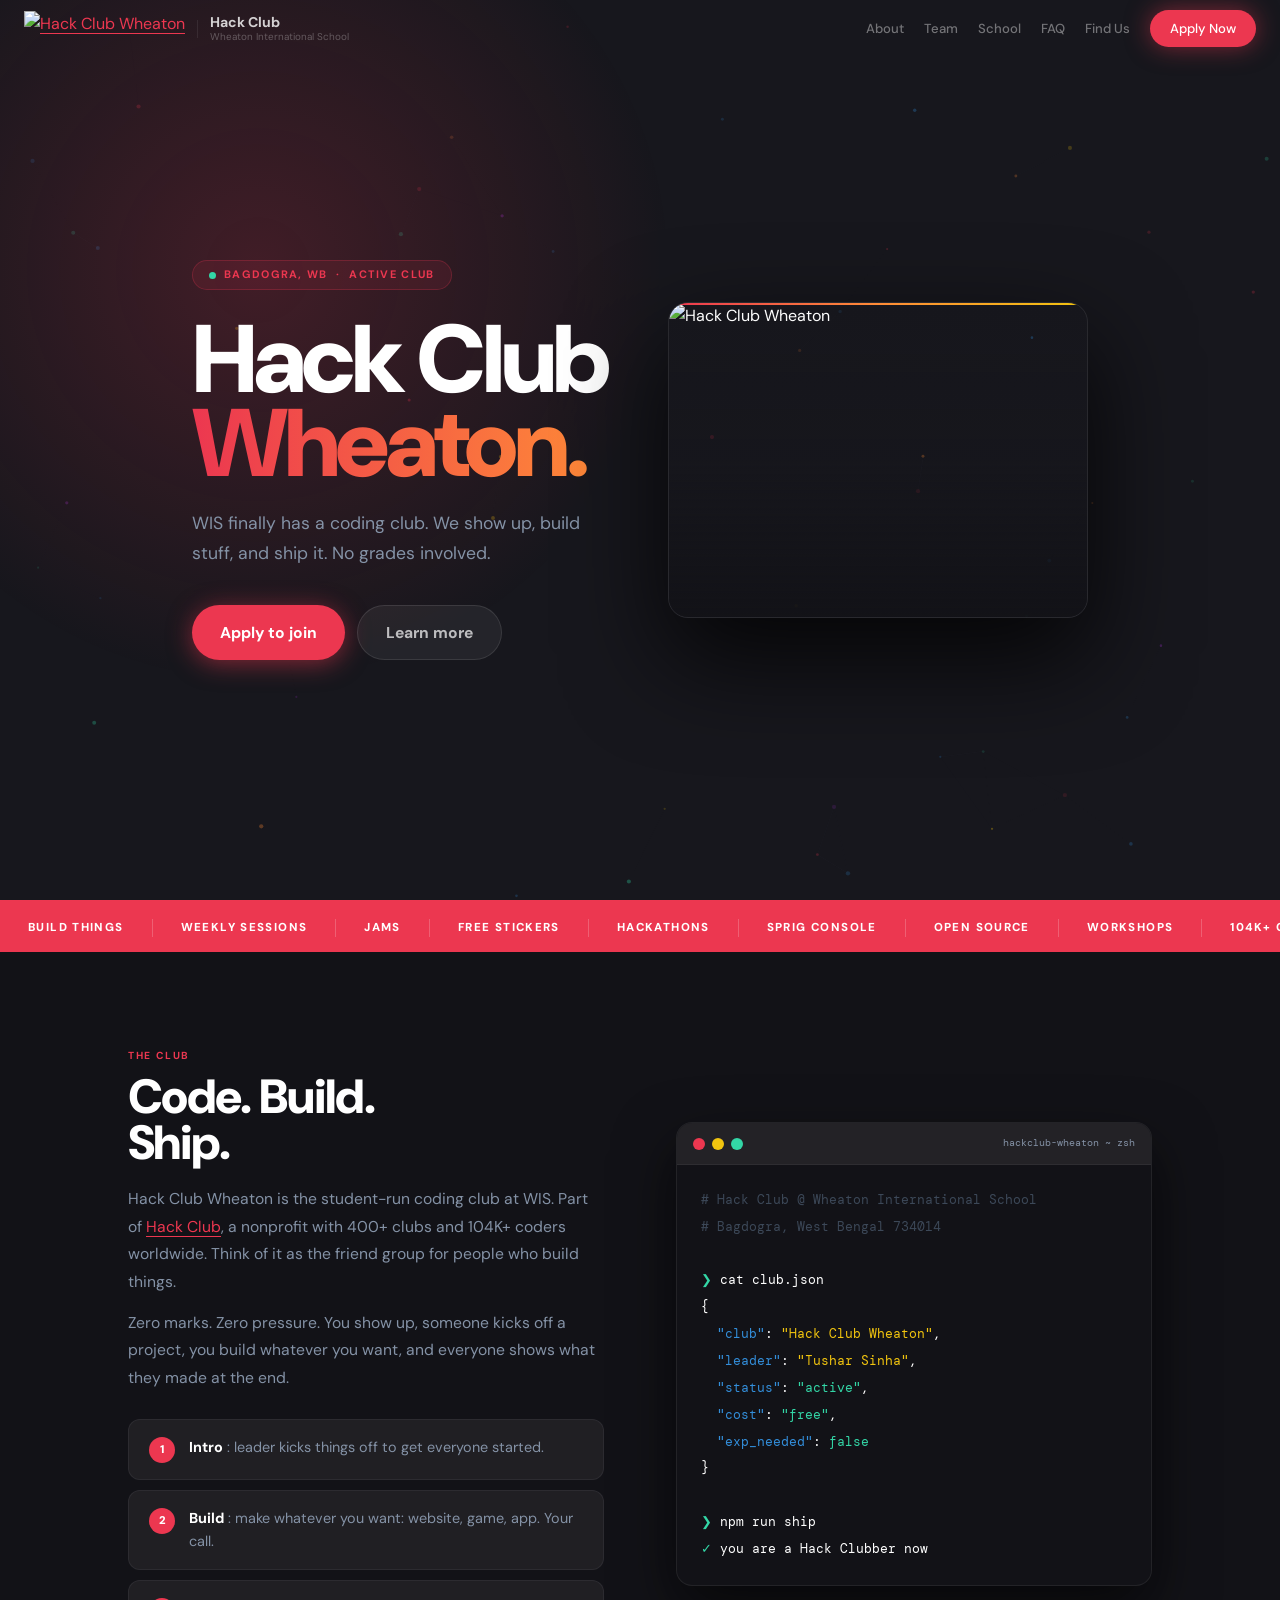
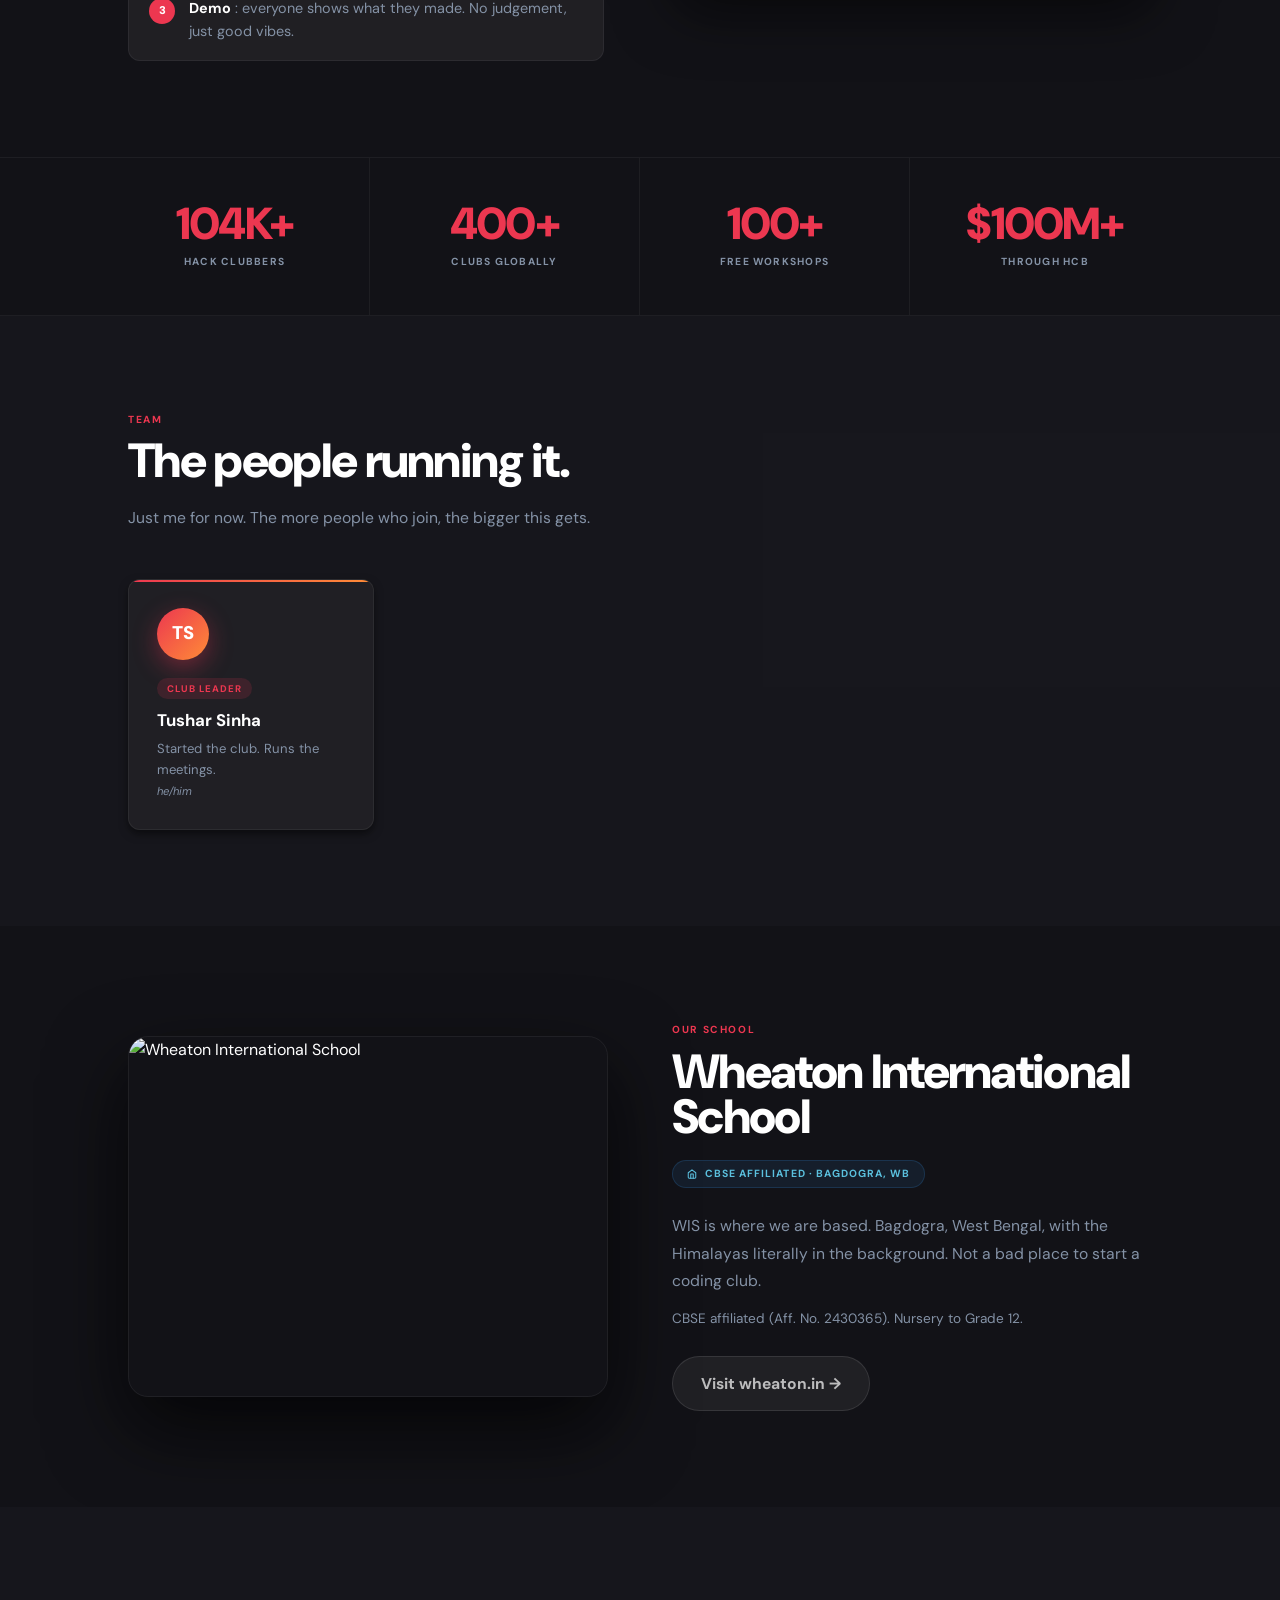
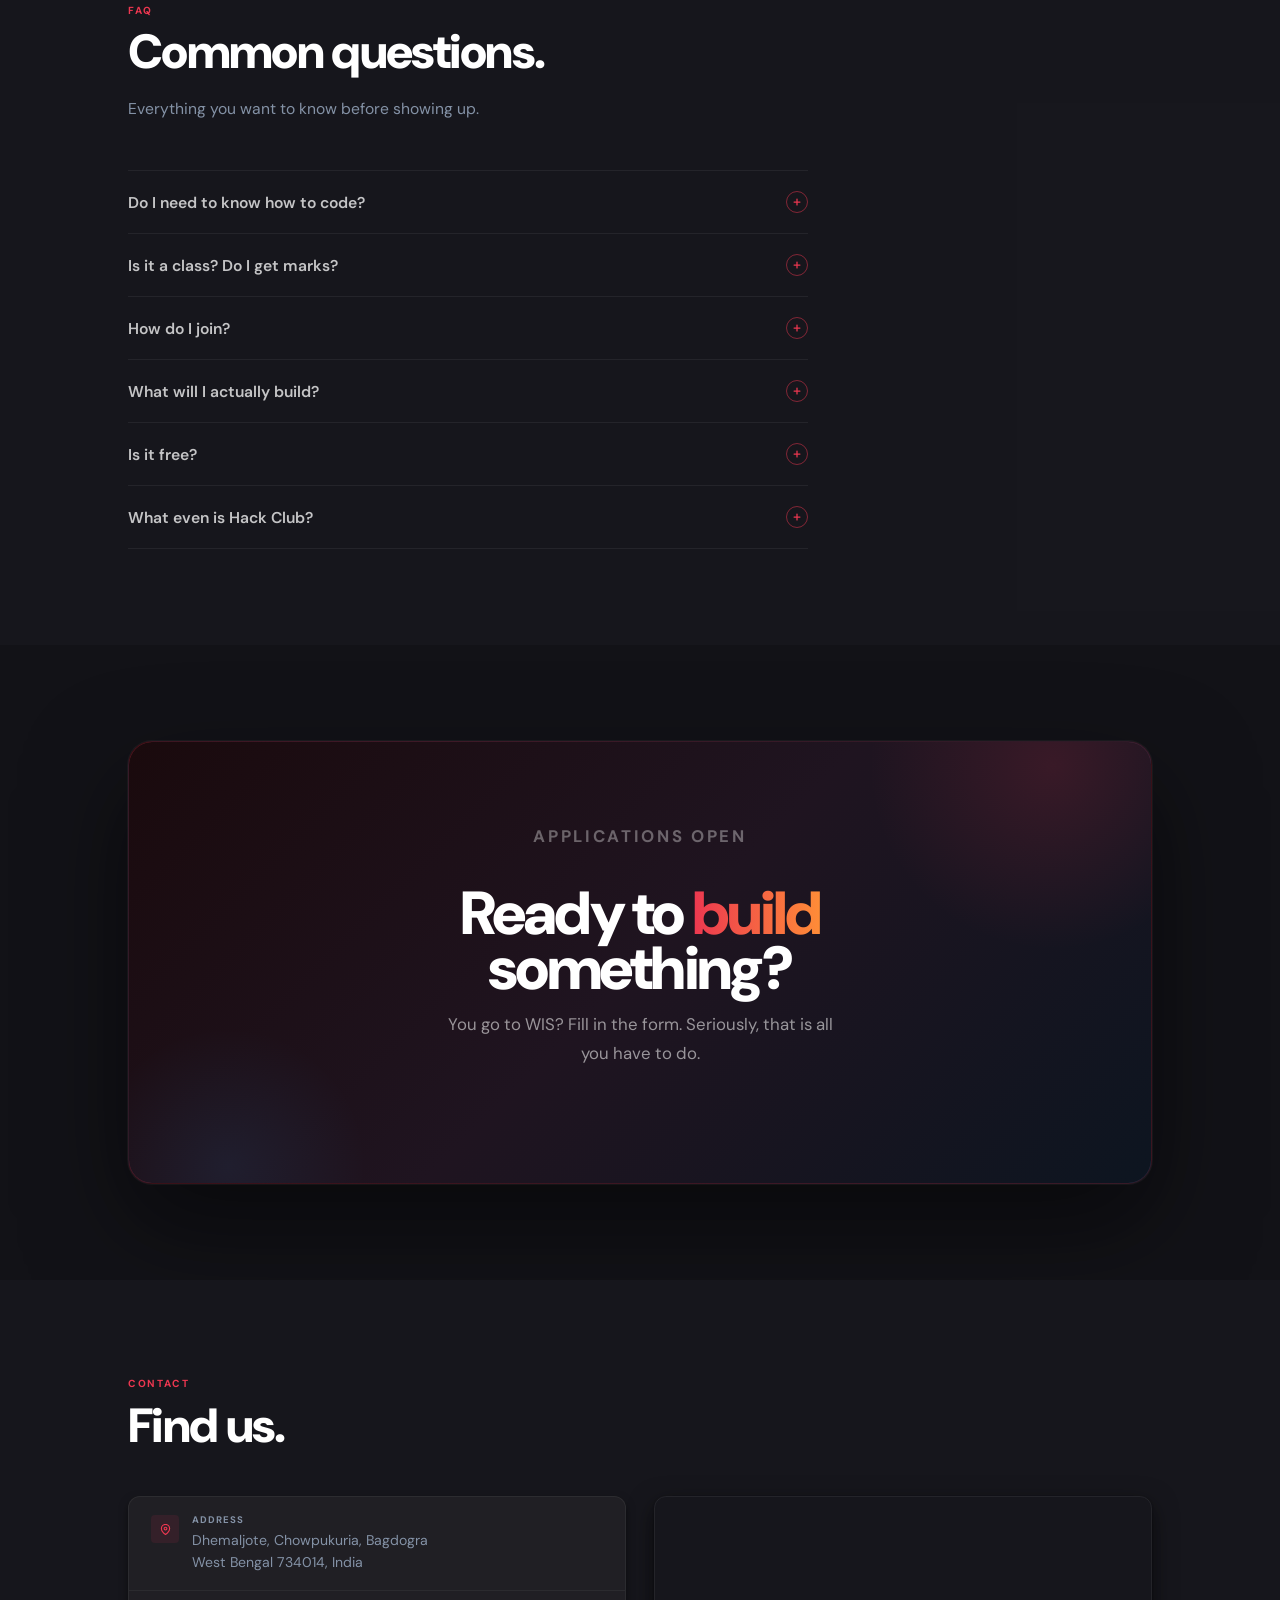
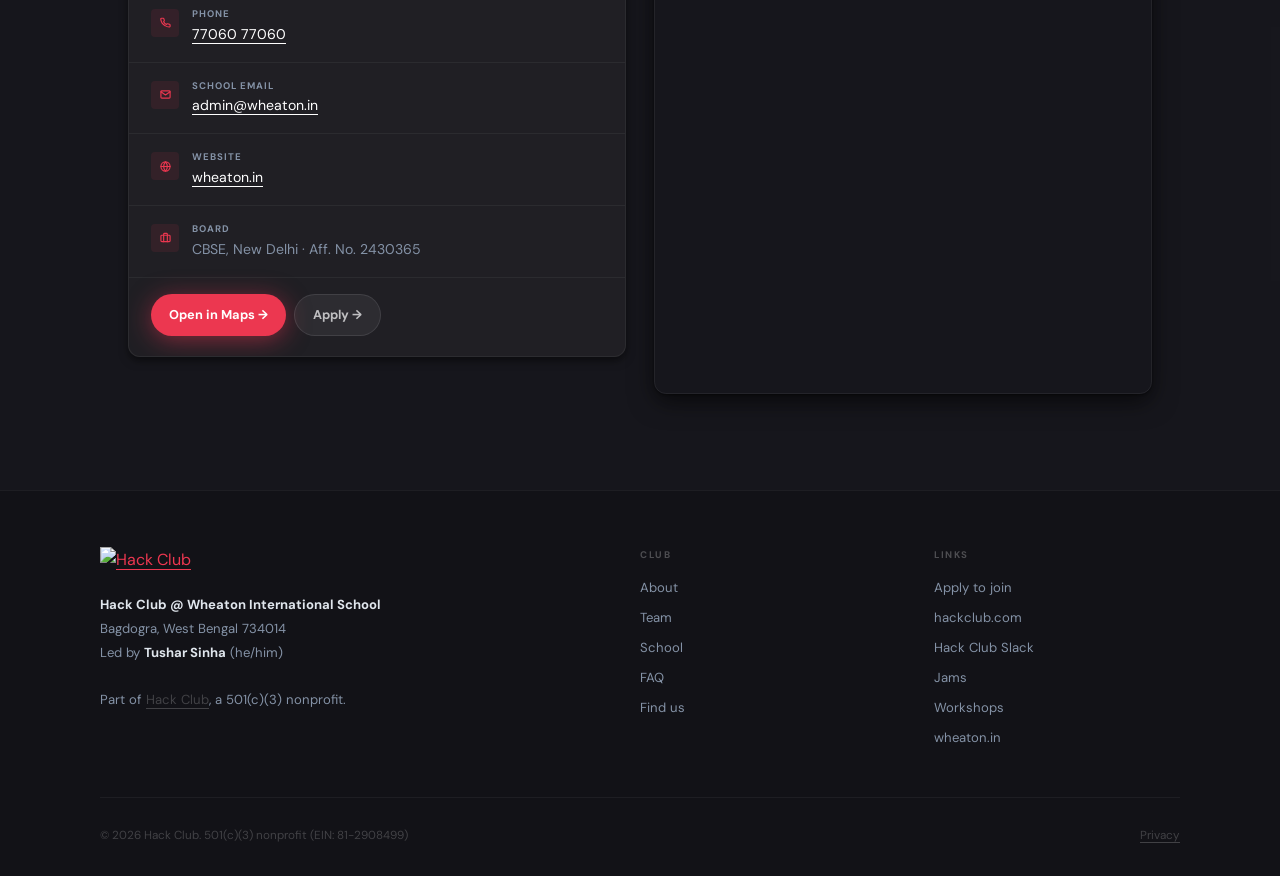
==== commit c0658495: "Update index.html" ====
--- a/index.html
+++ b/index.html
@@ -4,6 +4,7 @@
 <meta charset="UTF-8">
 <meta name="viewport" content="width=device-width,initial-scale=1">
 <title>Hack Club Wheaton</title>
+<link rel="icon" href="https://cdn.hackclub.com/019de329-b702-7f55-8a41-b6658ec13d19/image%20(38).png">
 <link rel="preconnect" href="https://fonts.googleapis.com">
 <link rel="preconnect" href="https://fonts.gstatic.com" crossorigin>
 <link href="https://fonts.googleapis.com/css2?family=DM+Sans:opsz,wght@9..40,400;9..40,500;9..40,700;9..40,900&family=DM+Mono:wght@400;500&display=swap" rel="stylesheet">
@@ -15,7 +16,7 @@
 
 <nav id="nav">
   <a href="https://hackclub.com/" target="_blank" rel="noopener">
-    <img class="n-flag" src="https://assets.hackclub.com/flag-orpheus-top.svg" alt="Hack Club" height="36" onerror="this.src='https://assets.hackclub.com/flag-orpheus-left.svg';this.onerror=null">
+    <img class="n-flag" src="https://cdn.hackclub.com/019de329-b702-7f55-8a41-b6658ec13d19/image%20(38).png" alt="Hack Club Wheaton" height="36" onerror="this.src='https://cdn.hackclub.com/019de329-b702-7f55-8a41-b6658ec13d19/image%20(38).png';this.onerror=null">
   </a>
   <div class="n-div"></div>
   <a class="n-name" href="#">Hack Club <small>Wheaton International School</small></a>
@@ -43,11 +44,8 @@
       </div>
     </div>
     <div class="photo-card">
-      <img src="https://cdn.hackclub.com/019d051f-91e4-7ffc-a398-bc9d6efd35ff/1000003042.jpg" alt="Wheaton International School" loading="eager">
+      <img src="https://cdn.hackclub.com/019de329-b702-7f55-8a41-b6658ec13d19/image%20(38).png" alt="Hack Club Wheaton" loading="eager">
       <div class="photo-ov"></div>
-      <div class="photo-foot">
-        <div class="photo-logo"><img src="https://cdn.hackclub.com/019d051f-93f9-7561-8323-c35c1e595784/1000003041.jpg" alt="WIS"></div>
-        <div class="photo-txt">Wheaton International School <span>Bagdogra, West Bengal</span></div>
       </div>
     </div>
   </div>
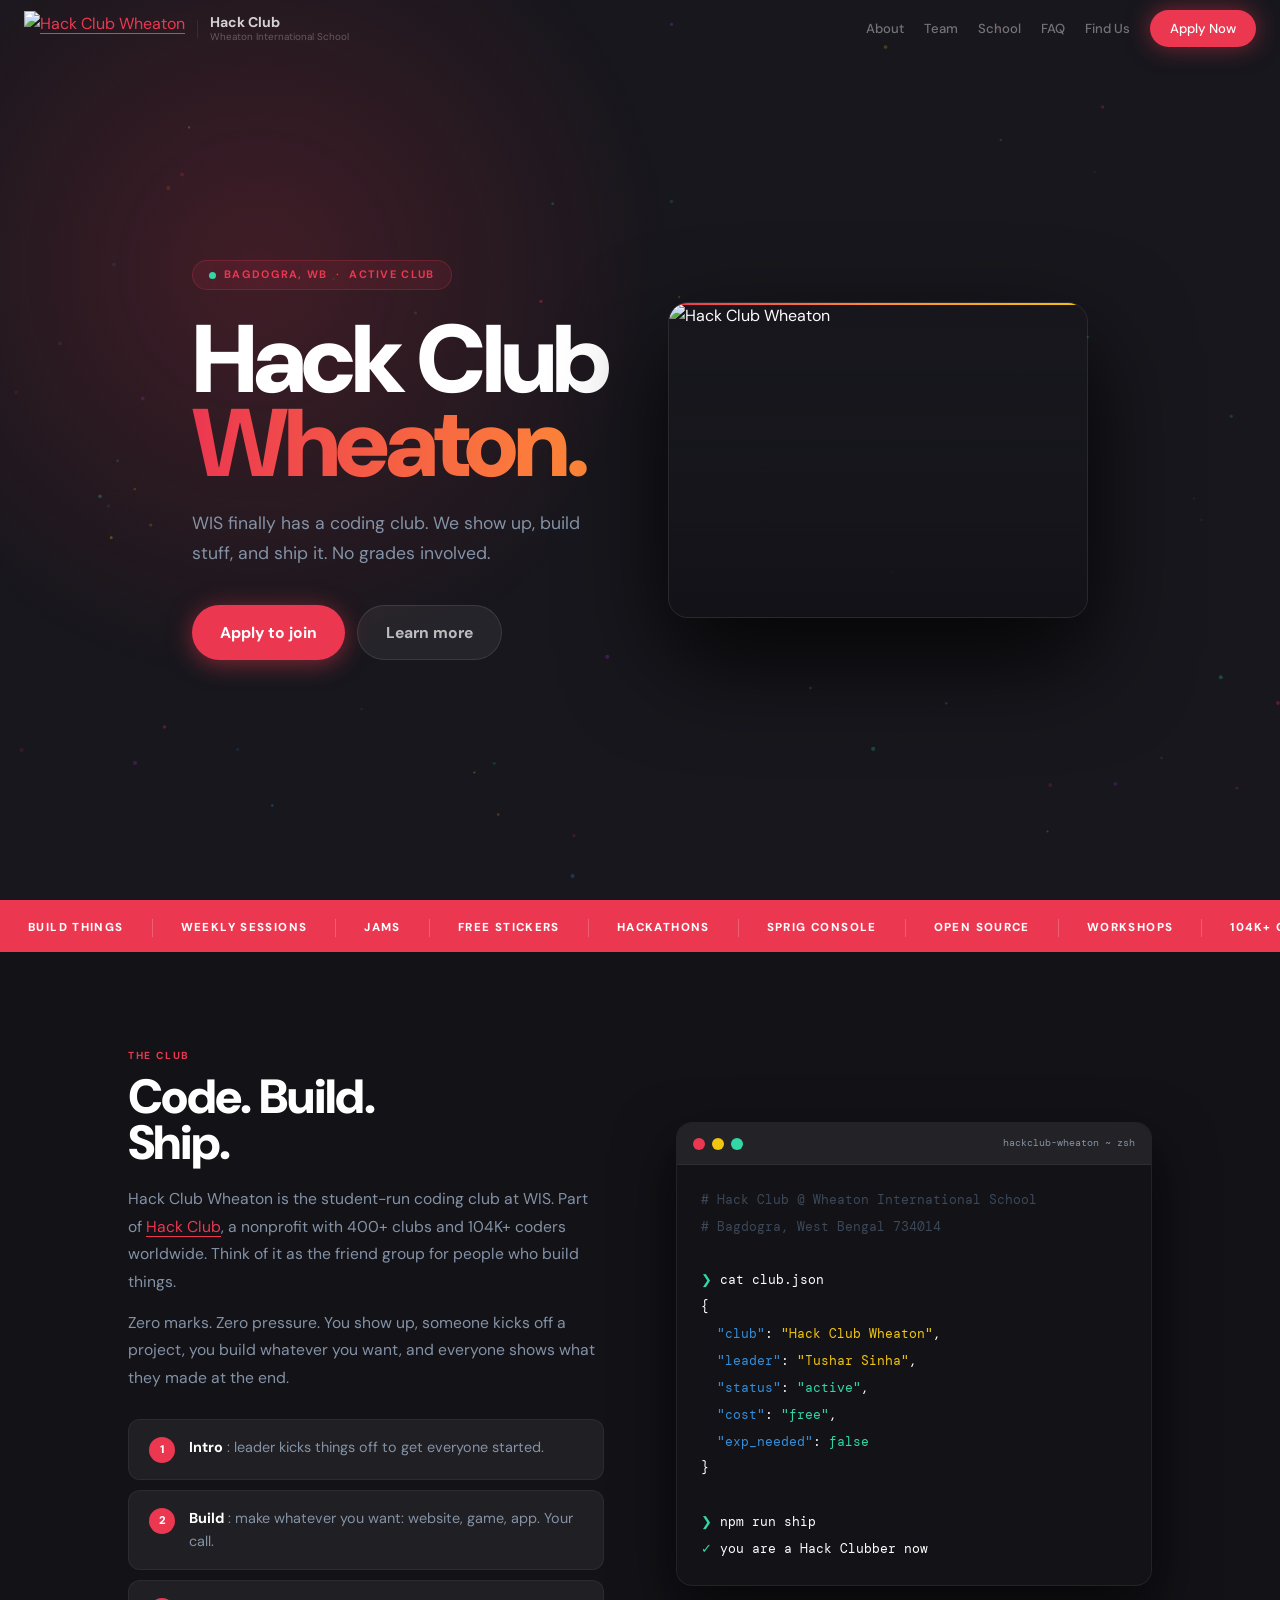
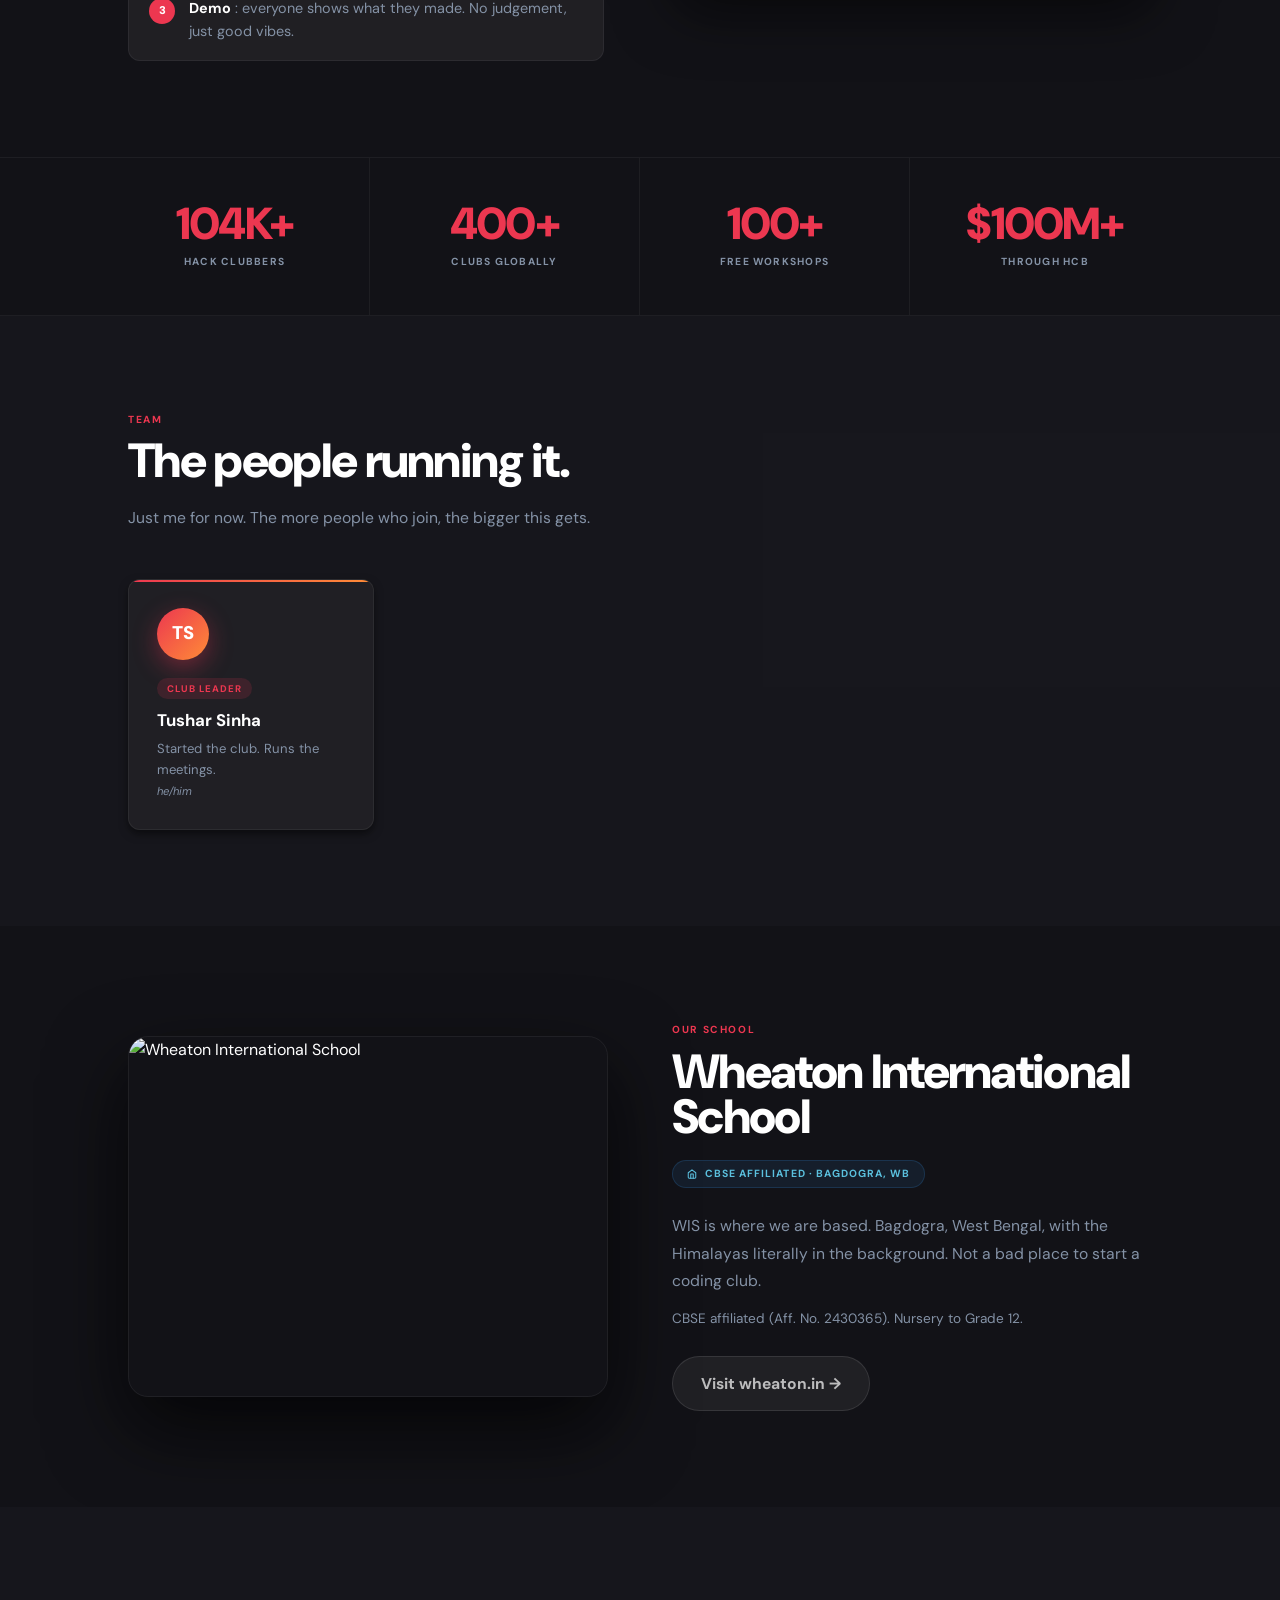
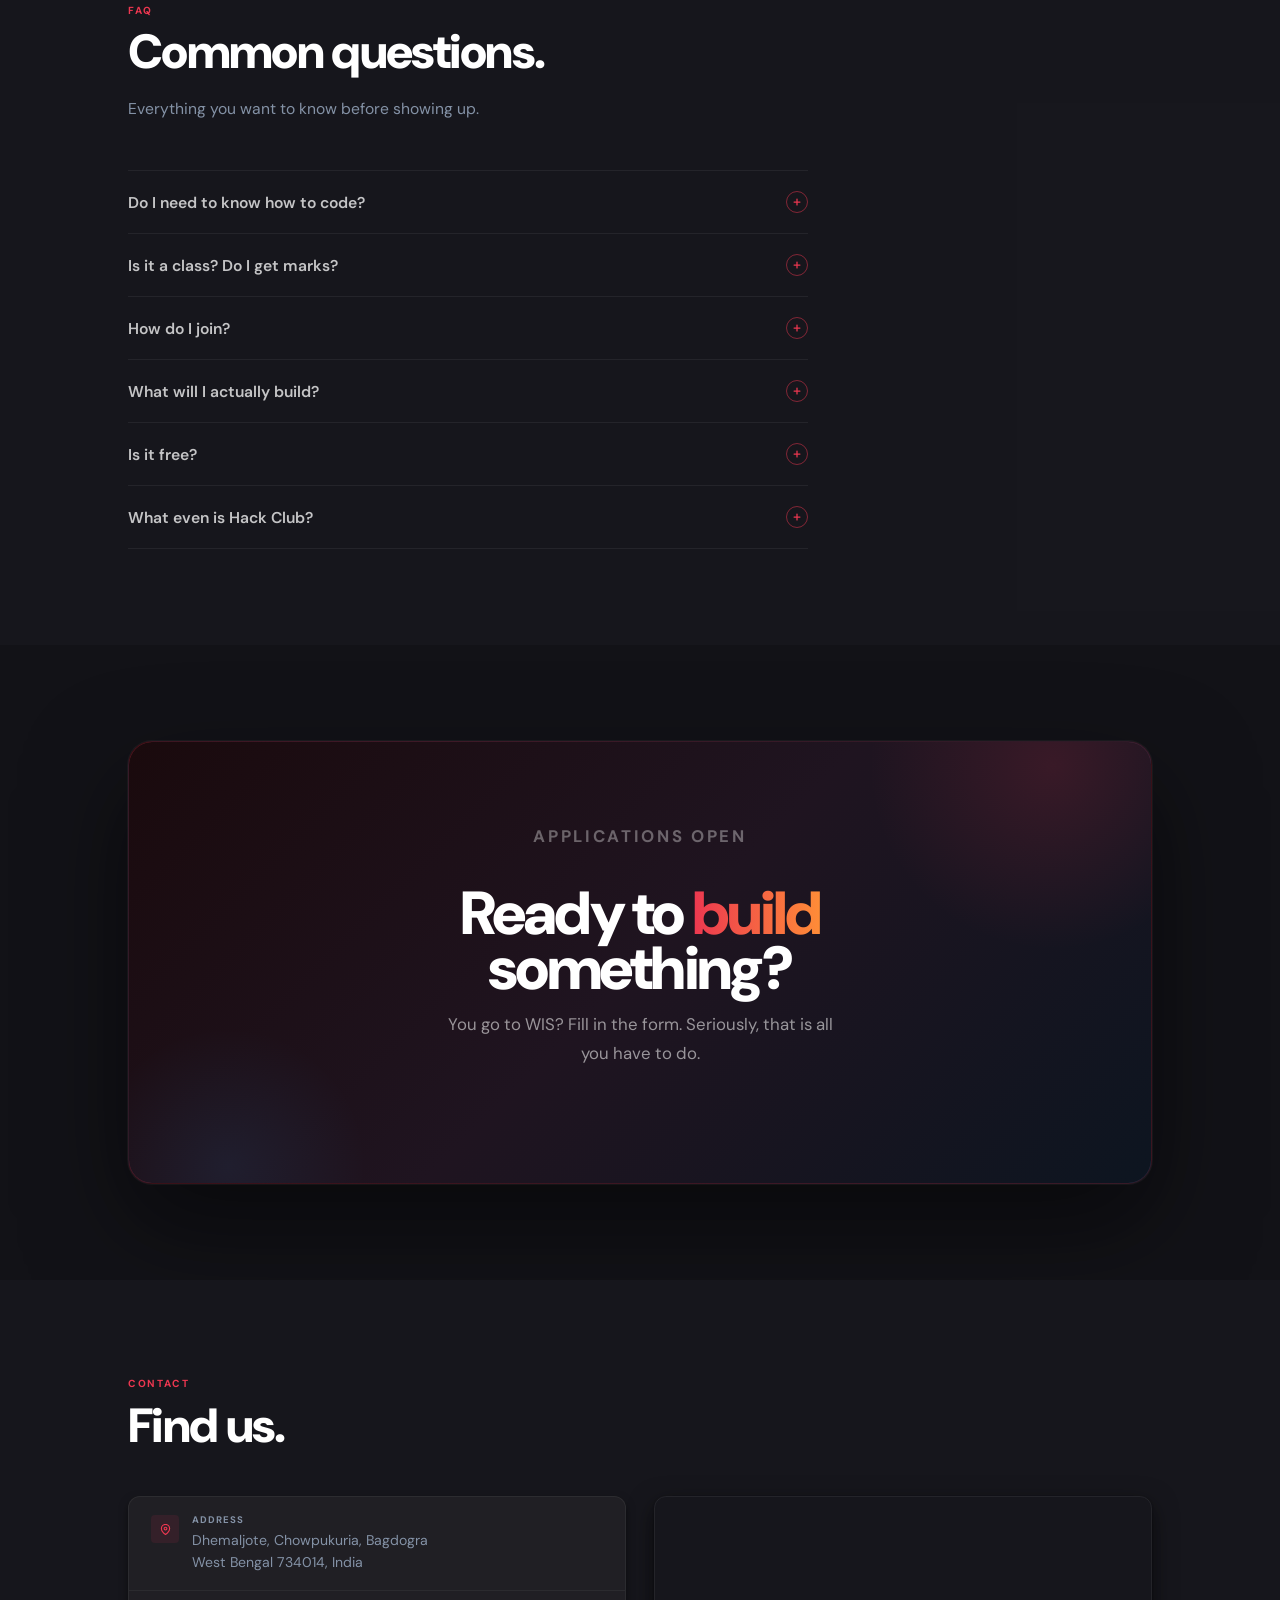
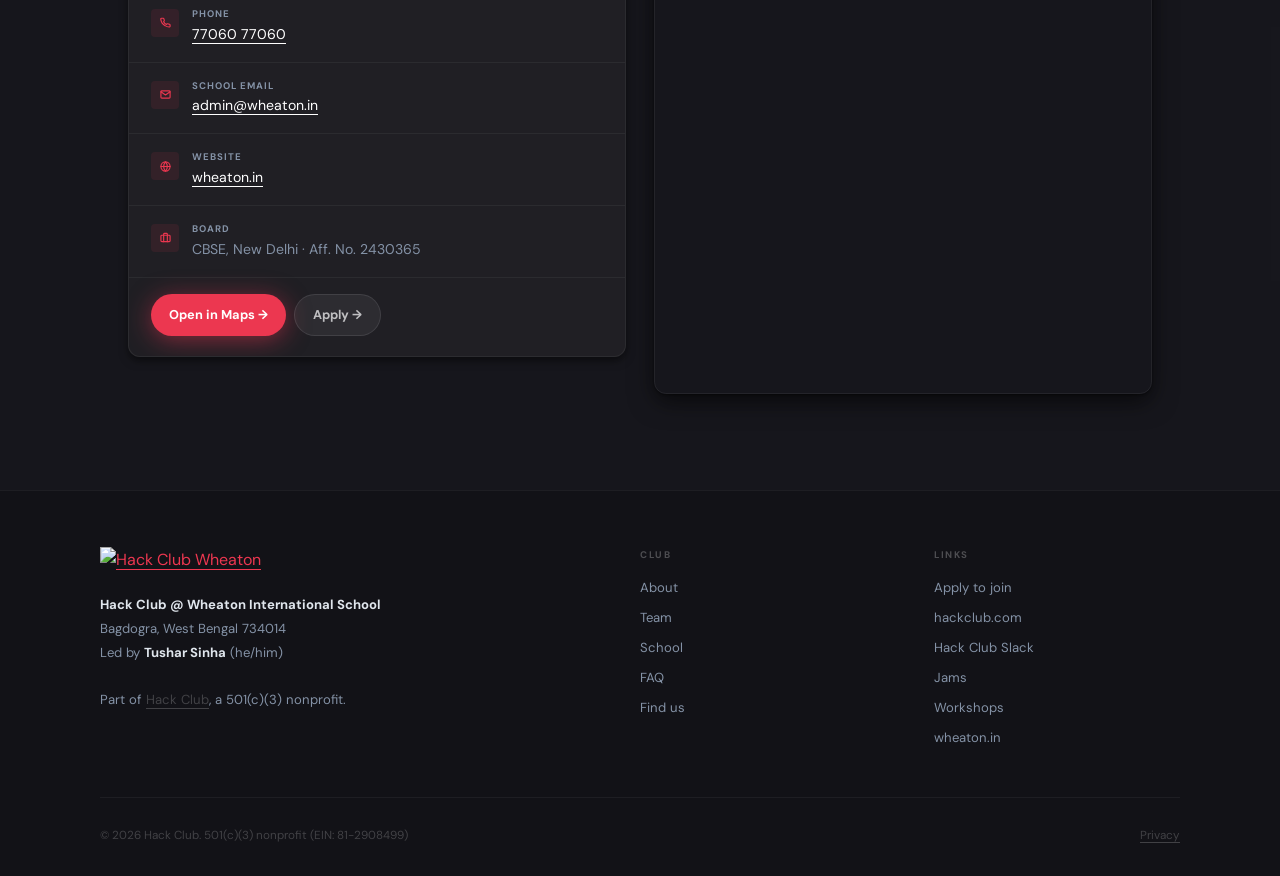
==== commit c1f4bfe2: "Update index.html" ====
--- a/index.html
+++ b/index.html
@@ -192,7 +192,7 @@
   <div class="f-in">
     <div class="f-top">
       <div class="f-brand">
-        <a href="https://hackclub.com/" target="_blank" rel="noopener"><img src="https://assets.hackclub.com/flag-orpheus-top.svg" alt="Hack Club" height="32" onerror="this.src='https://assets.hackclub.com/flag-orpheus-left.svg';this.onerror=null"></a>
+        <a href="https://hackclub.com/" target="_blank" rel="noopener"><img src="https://cdn.hackclub.com/019de329-b702-7f55-8a41-b6658ec13d19/image%20(38).png" alt="Hack Club Wheaton" height="32" onerror="this.src='https://assets.hackclub.com/flag-orpheus-left.svg';this.onerror=null"></a>
         <p style="margin-top:14px"><strong>Hack Club @ Wheaton International School</strong><br>Bagdogra, West Bengal 734014<br>Led by <strong>Tushar Sinha</strong> (he/him)<br><br>Part of <a href="https://hackclub.com" target="_blank" rel="noopener" style="color:rgba(255,255,255,.2)">Hack Club</a>, a 501(c)(3) nonprofit.</p>
       </div>
       <div class="f-col">
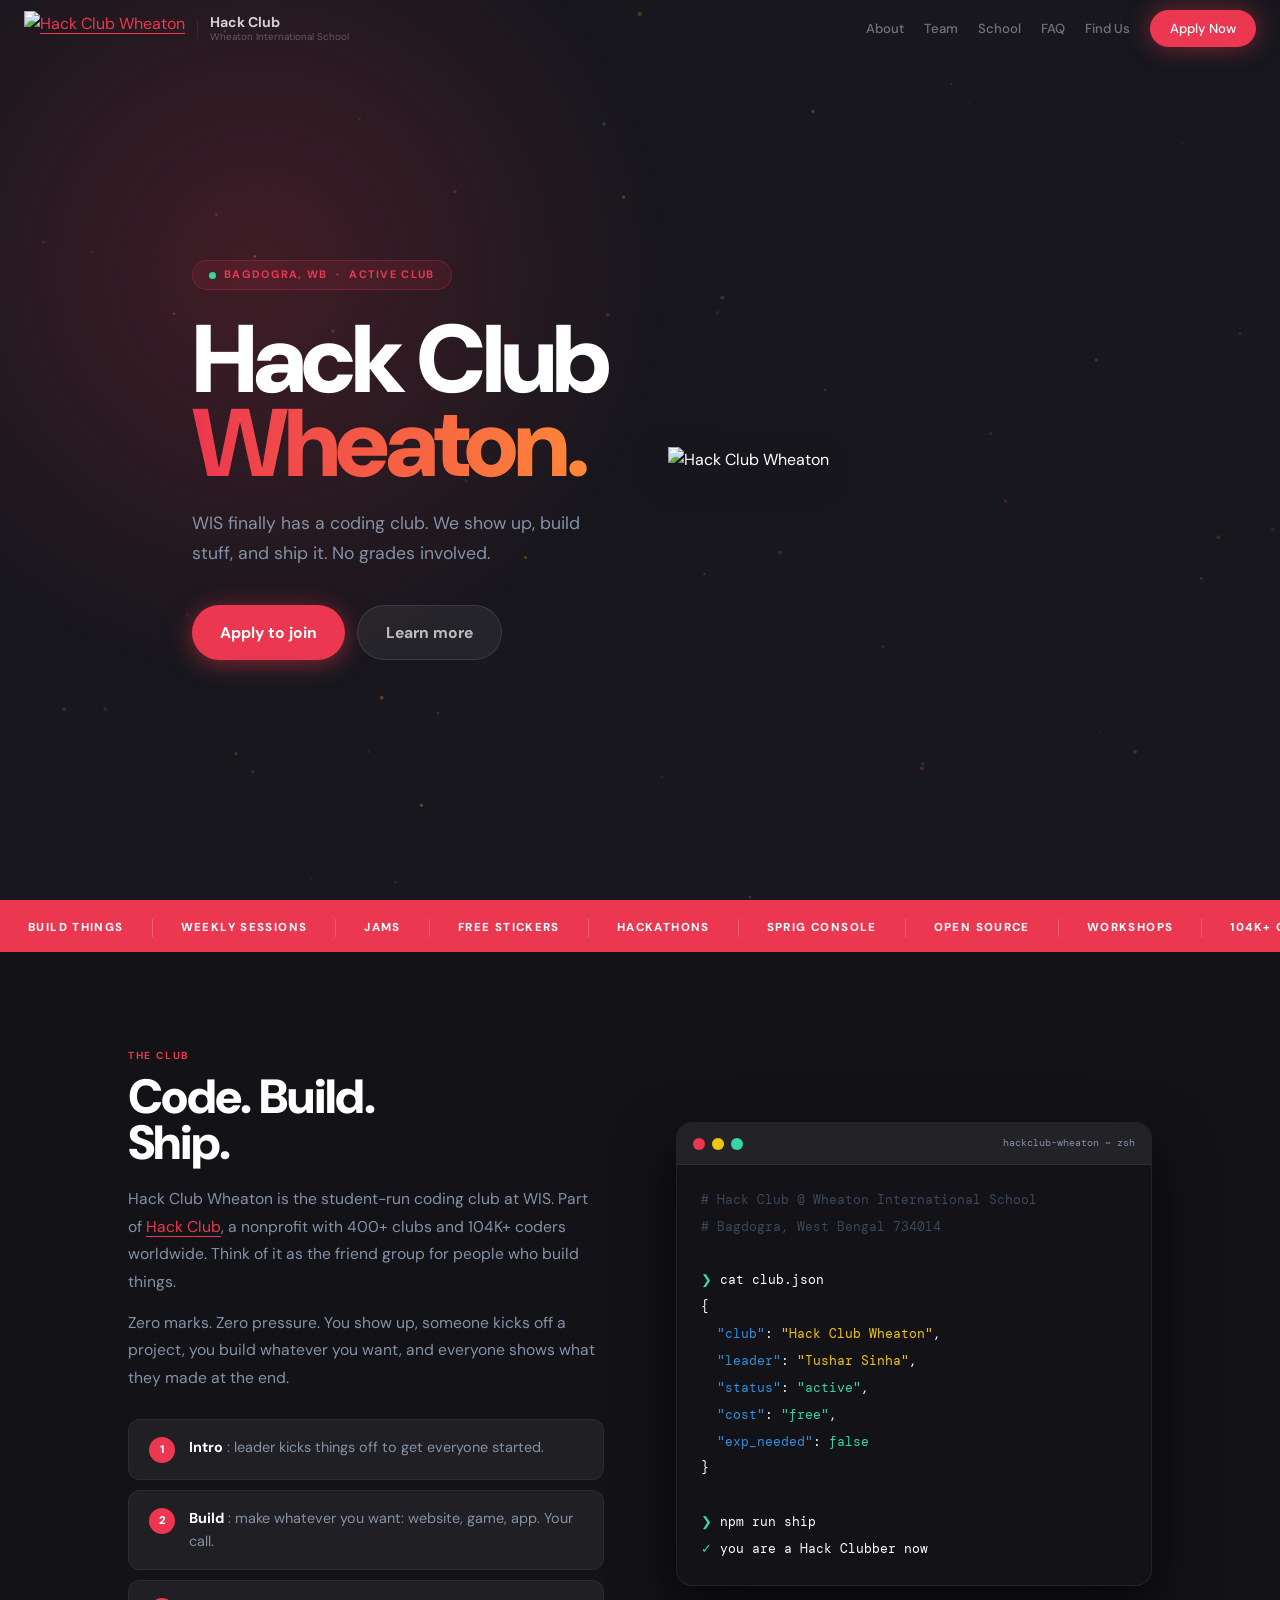
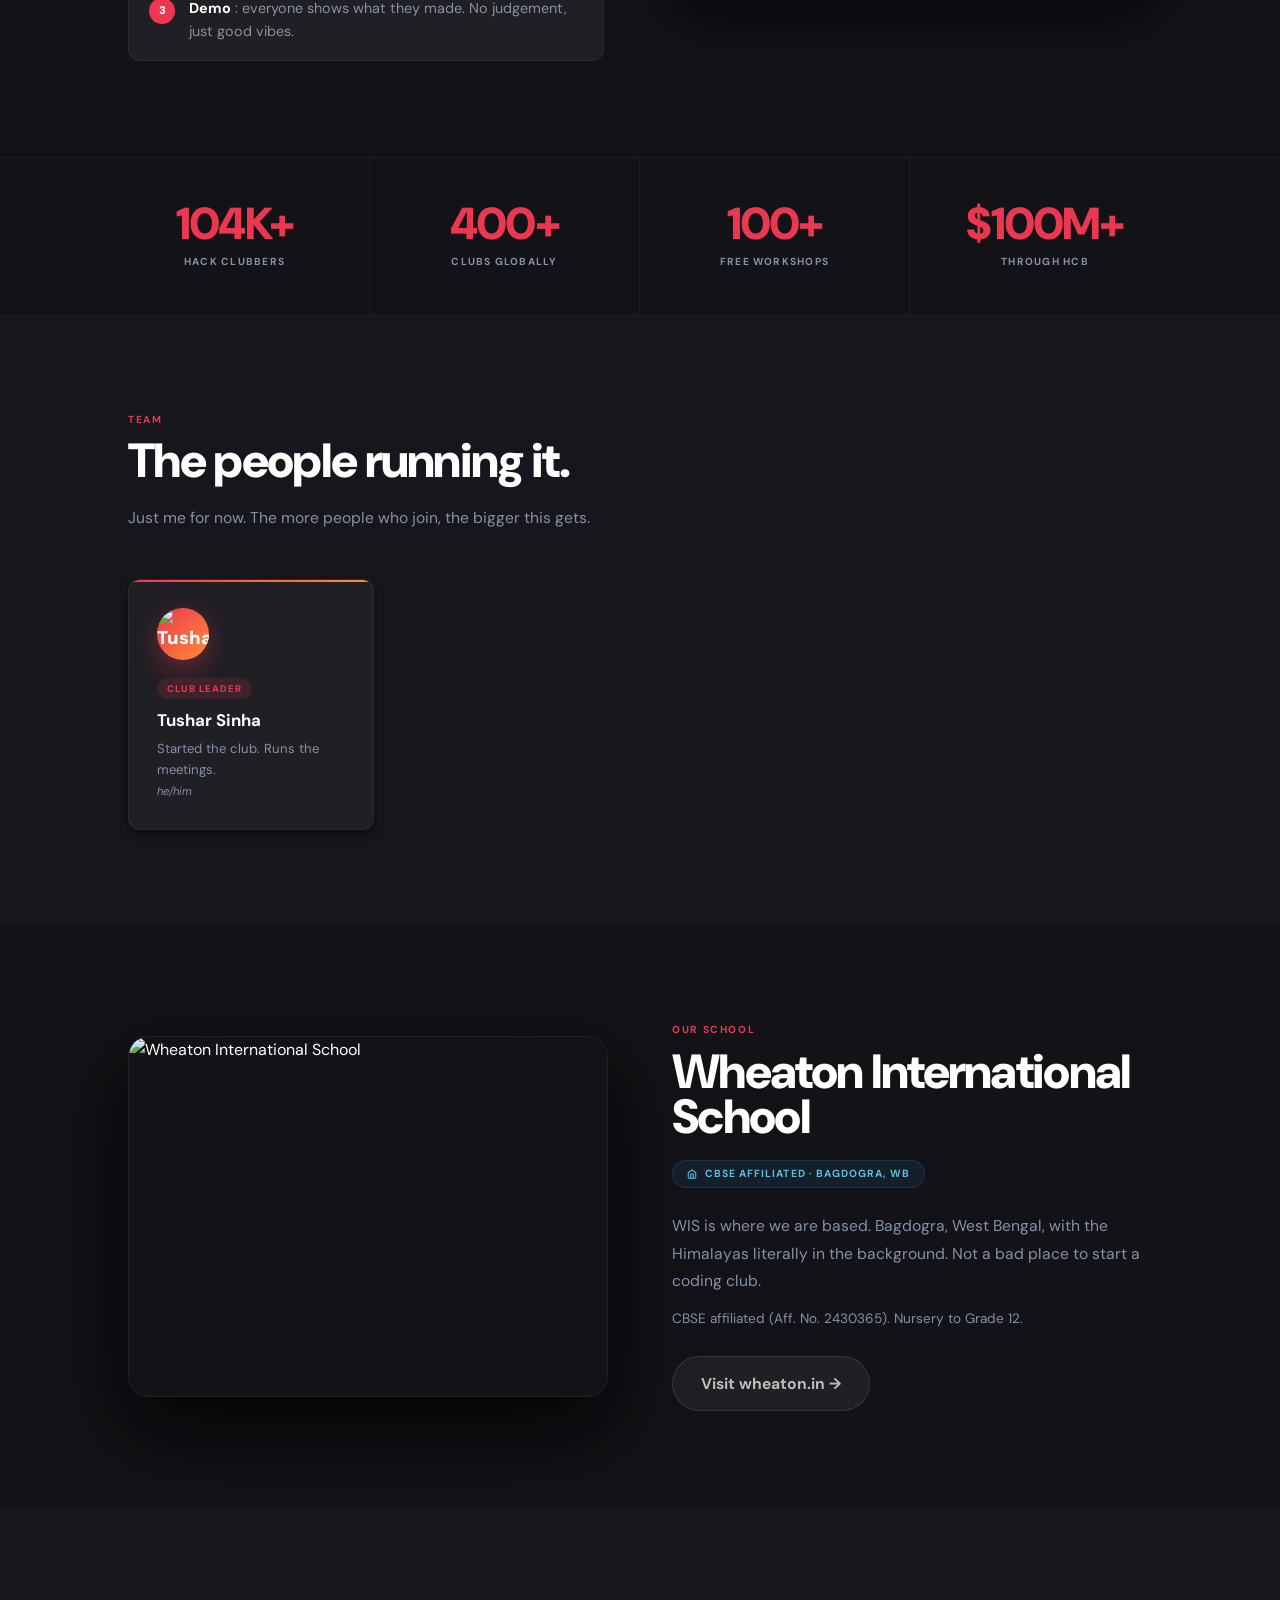
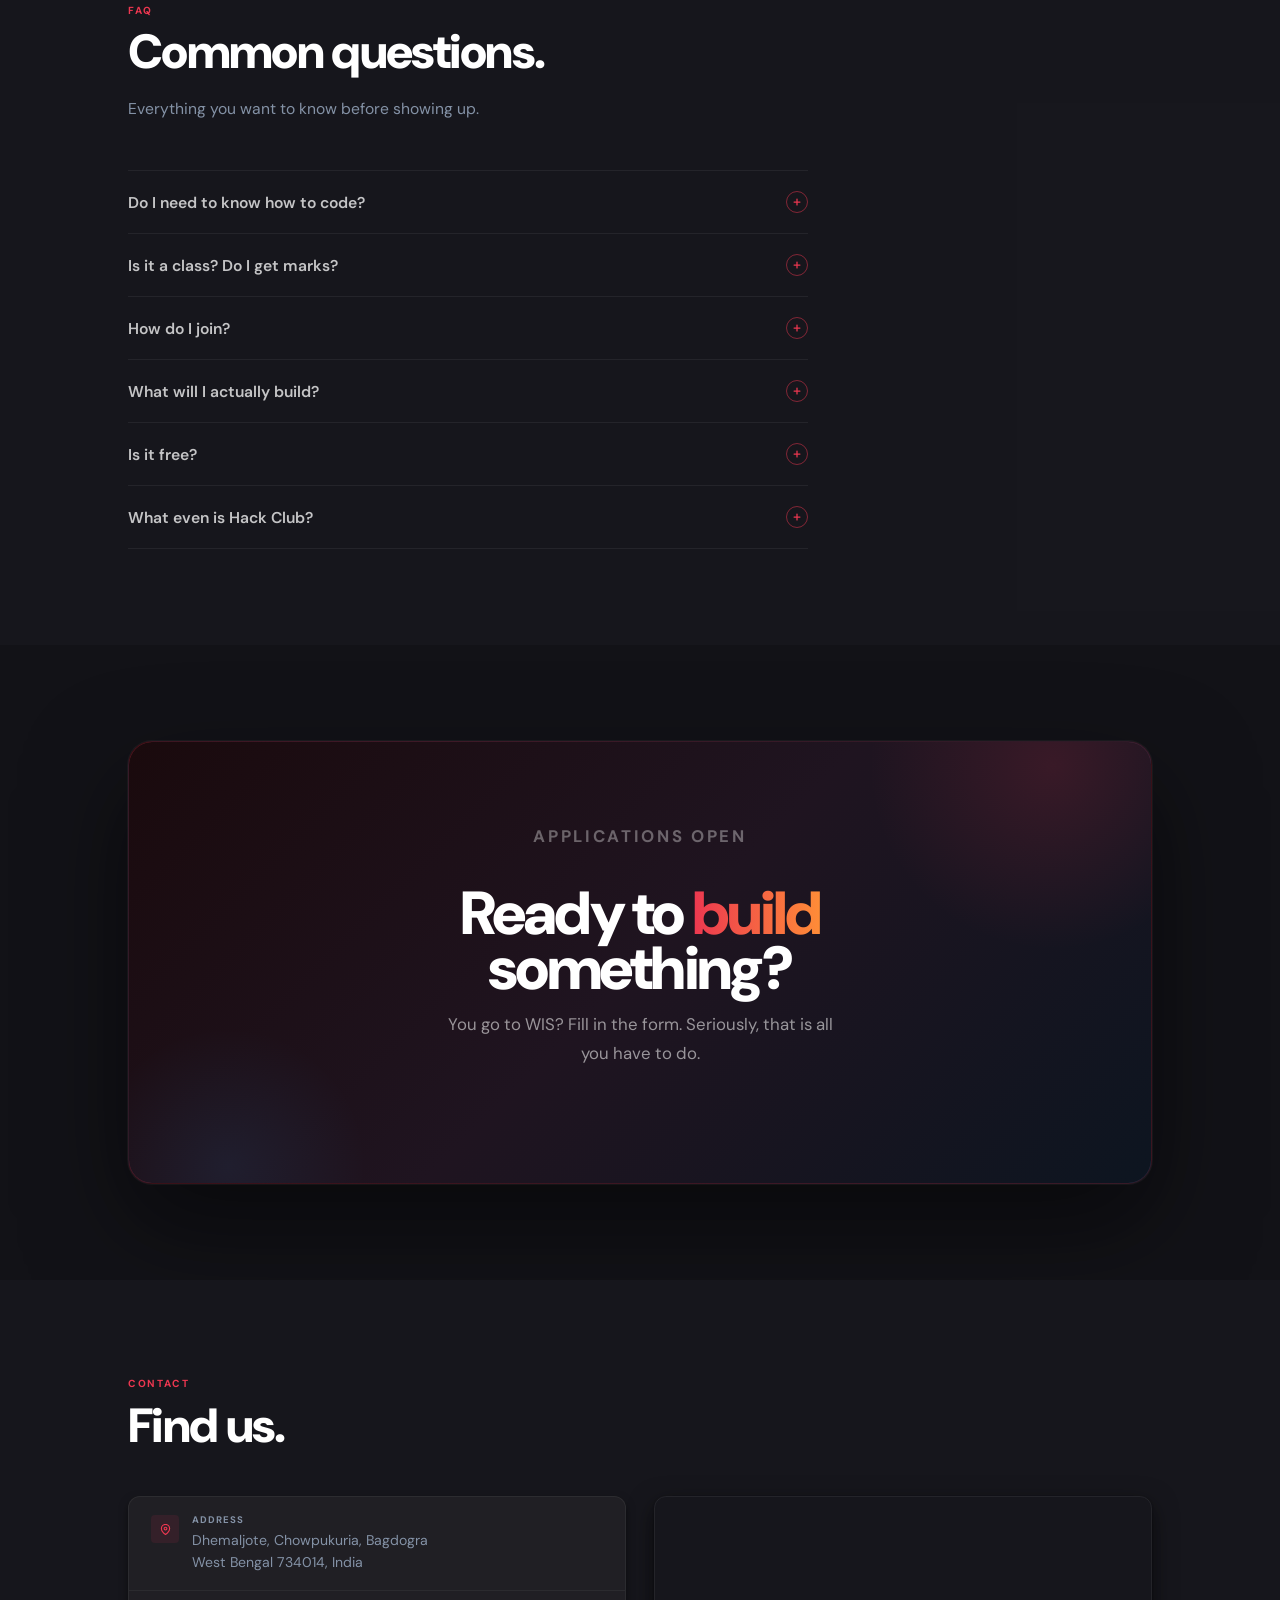
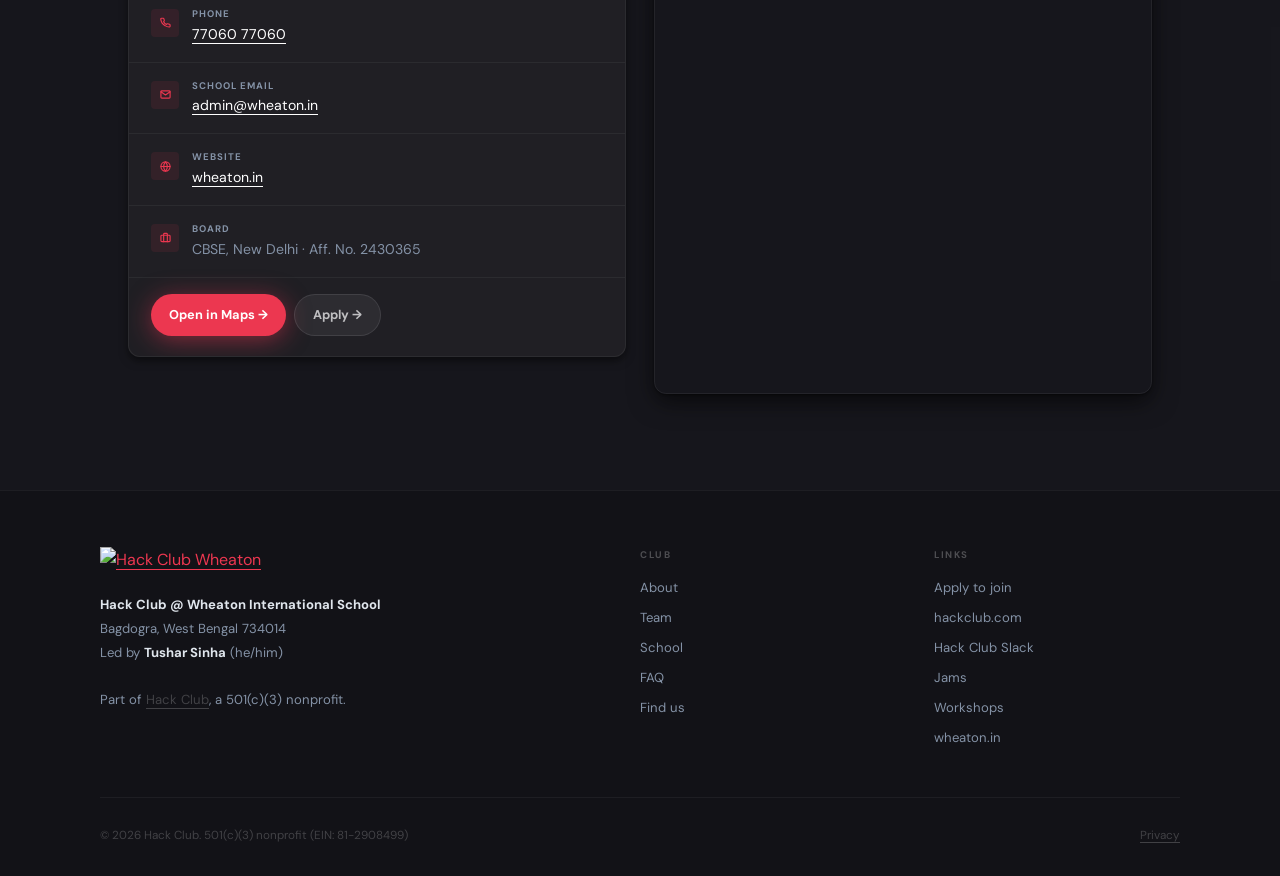
==== commit c1987d34: "Update index.html" ====
--- a/index.html
+++ b/index.html
@@ -110,7 +110,7 @@
     <p class="body-t">Just me for now. The more people who join, the bigger this gets.</p>
     <div class="team-grid">
       <div class="member lead">
-        <div class="m-av">TS</div>
+        <img class="m-av" src="https://cdn.hackclub.com/019de337-03e6-7729-8b27-6aa49018f89f/Luffy%20Chibi%20PFP.jpg" alt="Tushar Sinha">
         <span class="m-badge">Club Leader</span>
         <div class="m-name">Tushar Sinha</div>
         <div class="m-role">Started the club. Runs the meetings.</div>
--- a/style.css
+++ b/style.css
@@ -64,11 +64,37 @@
 .hero-h1 em{font-style:normal;display:block;background:linear-gradient(90deg,var(--red) 0%,var(--orange) 50%,var(--red) 100%);background-size:200%;-webkit-background-clip:text;-webkit-text-fill-color:transparent;background-clip:text;animation:shimmer 4s linear infinite}
 @keyframes shimmer{0%{background-position:200% center}100%{background-position:-200% center}}
 .hero-sub{font-size:1.1rem;color:var(--secondary);line-height:1.7;max-width:420px;margin-bottom:36px}
-.photo-card{border-radius:20px;overflow:hidden;border:1px solid rgba(255,255,255,.08);box-shadow:0 40px 100px rgba(0,0,0,.8);position:relative;transition:transform .4s ease,box-shadow .4s ease}
-.photo-card:hover{transform:translateY(-6px) scale(1.01);box-shadow:0 50px 120px rgba(0,0,0,.85),0 0 60px rgba(236,55,80,.12)}
-.photo-card::before{content:"";position:absolute;top:0;left:0;right:0;height:2px;background:linear-gradient(90deg,var(--red),var(--orange),var(--yellow));z-index:2}
-.photo-card img{width:100%;aspect-ratio:4/3;object-fit:cover;display:block}
-.photo-ov{position:absolute;inset:0;background:linear-gradient(to top,rgba(18,18,23,.92) 0%,rgba(18,18,23,.1) 50%,transparent 100%)}
+.photo-card {
+  /* 1. Remove the background card styles */
+  background: transparent; 
+  border: none;
+  box-shadow: none;
+  
+  /* 2. Keep these for layout/animation */
+  position: relative;
+  overflow: visible; /* Changed from hidden so drop-shadows show */
+  transition: transform .4s ease;
+}
+
+.photo-card:hover {
+  /* Remove the shadow on hover too */
+  box-shadow: none; 
+  transform: translateY(-6px) scale(1.05);
+}
+
+.photo-card img {
+  width: 100%;
+  object-fit: contain; /* Better for logos */
+  
+  /* 3. This adds a shadow to the LOGO SHAPE, not the box */
+  filter: drop-shadow(0 10px 20px rgba(0,0,0,0.3)); 
+}
+
+/* Remove the dark gradient overlay if you don't want it */
+.photo-ov {
+  display: none;
+}
+
 .photo-foot{position:absolute;bottom:0;left:0;right:0;padding:20px;display:flex;align-items:center;gap:10px}
 .photo-logo{width:36px;height:36px;border-radius:10px;overflow:hidden;background:#3b9dd4;flex-shrink:0}
 .photo-logo img{width:100%;height:100%;object-fit:cover}
